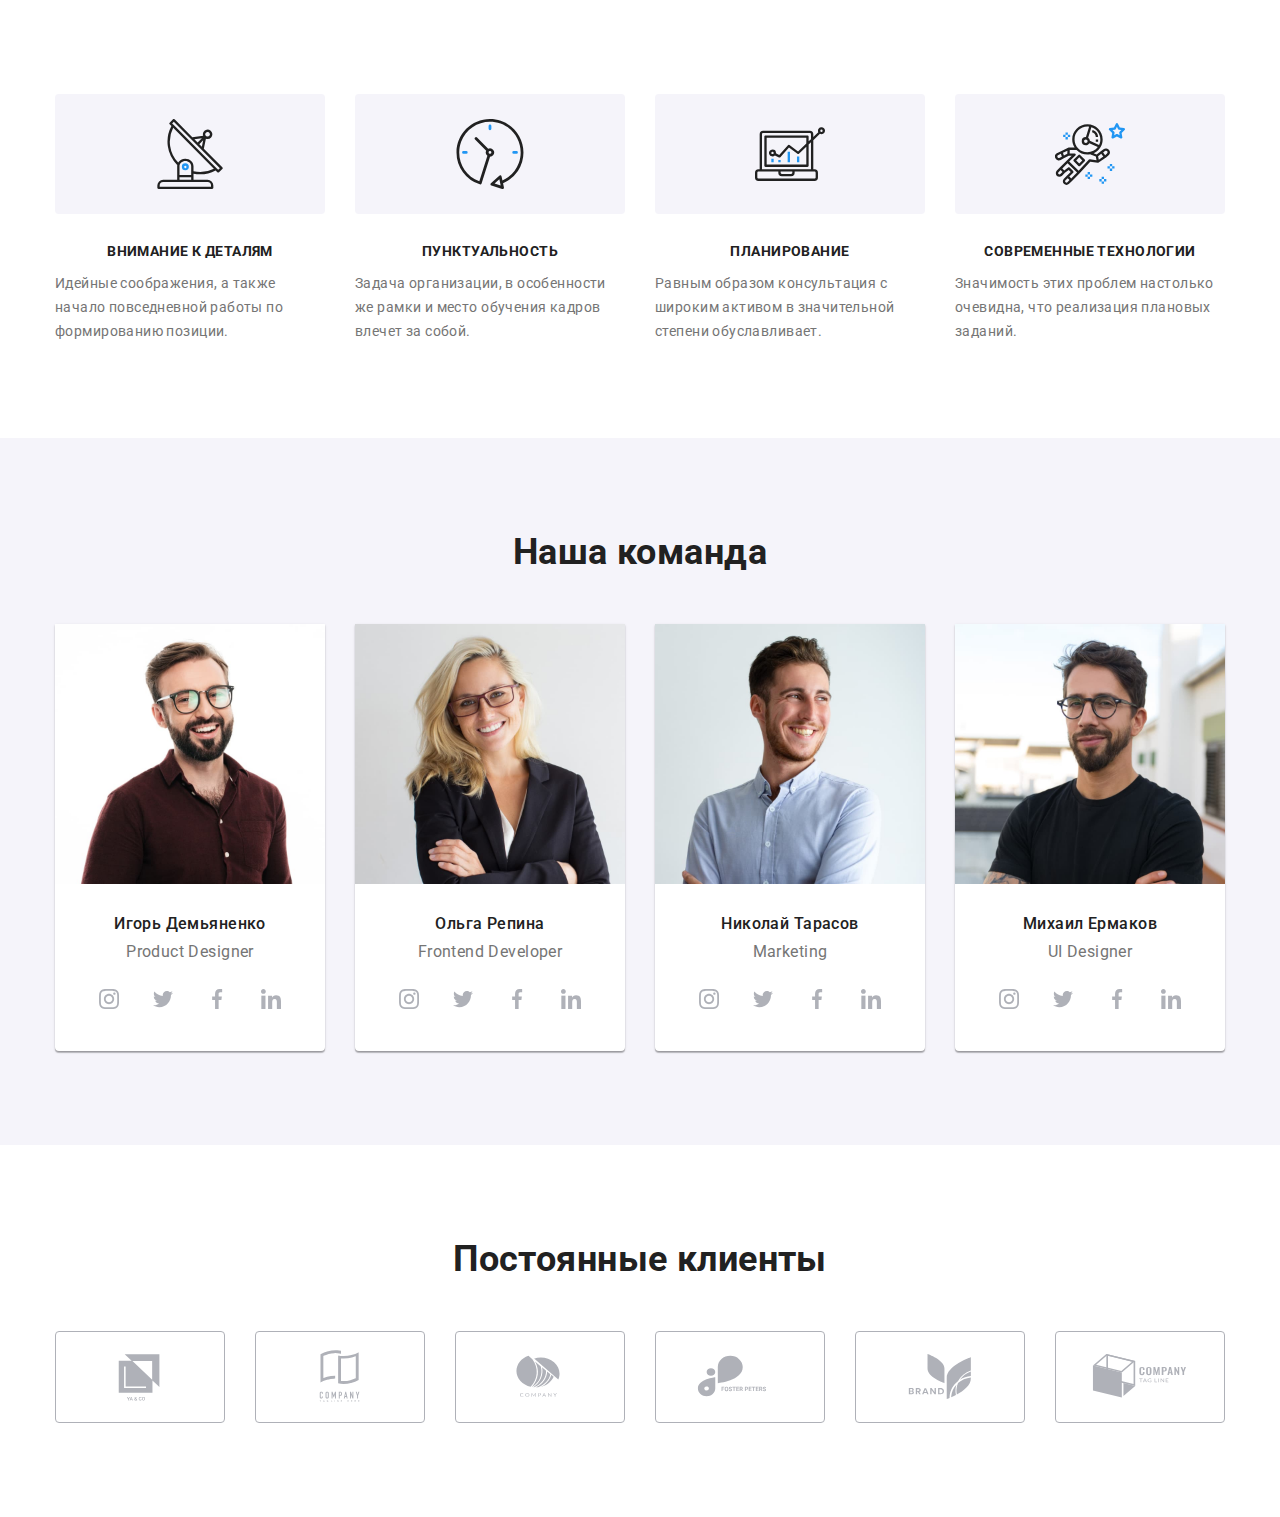
==== index.html @ b9146215 "step1" ====
<!DOCTYPE html>
<html lang="ru">
<head>
    <meta charset="UTF-8">
    <meta http-equiv="X-UA-Compatible" content="IE=edge">
    <meta name="viewport" content="width-device-width>, initial-scale=1.0">
     
    <title>Студия</title>
    <link rel="preconnect" href="https://fonts.googleapis.com">
    <link rel="preconnect" href="https://fonts.gstatic.com" crossorigin>
    <link href="https://fonts.googleapis.com/css2?family=Raleway:wght@700&family=Roboto:wght@400;500;700;900&display=swap" rel="stylesheet">
    <link rel="stylesheet" href="https://cdnjs.cloudflare.com/ajax/libs/modern-normalize/1.1.0/modern-normalize.min.css">
    <link rel="stylesheet" href="./css/main.min.css">
</head>
<body class="page">
    <!--<header class="page-header">
        <div class="container container__header">
    <nav class="nav">  
    <a class="nav__logo" lang="en" href=""><span class="nav__logo--color">Web</span>Studio</a>
        <ul class="nav__list">
           <li class="nav__item"><a class="nav__link current" href="./index.html">Студия</a></li>
           <li class="nav__item"><a class="nav__link" href="./portfolio.html">Портфолио</a></li>
           <li class="nav__item"><a class="nav__link" href="">Контакты</a></li>
       </ul>
    </nav>
     
       <ul class="auth__list">
           <li><a class="auth__mail" href="mailto:info@devstudio.com" target="_blank">
            <svg class="icon-letter" width="16px" height="12px">
                <use href="./images/icons.svg/symbol-defs.svg#envelope" ></use>
            </svg>info@devstudio.com</a>
            </li>
           <li><a class="auth__tel" href="tel:+380961111111" target="_blank">
            <svg class="icon-phone" width="12px" height="16px">
                <use href="./images/icons.svg/symbol-defs.svg#icon-smartphone"></use>
            </svg>+38 096 111 11 11</a>
           </li>
       </ul>
    </div>  
    
     </header>
<main>
<section class="heading">
    <div class="container">
        
        <h1 class="heading__title"> Эффективные решения для вашего бизнеса</h1>
        <button type="button" class="heading__btn" data-modal-open>Заказать услугу</button>
    </div>
</section>-->
<section class="work">
    <div class="container">
        <!--<h2> Все основные функции которые нужны для выполнения качественной
            работы и достижение максимального результата основаны на менеджменте. </h2>--> 
    <ul class="work__list">
        <li class="work__item antena"><h3 class="work__title">Внимание к деталям </h3>
            <p class="work__text"> Идейные соображения, а также начало повседневной работы по формированию позиции.</p>
        </li>
        <li class="work__item clock"><h3 class="work__title">Пунктуальность</h3>
            <p class="work__text">Задача организации, в особенности же рамки и место обучения кадров влечет за собой.</p>
        </li>
        <li class="work__item diagram"><h3 class="work__title">Планирование</h3>
            <p class="work__text">Равным образом консультация с широким активом в значительной степени обуславливает.</p>
        </li>
        <li class="work__item astronaut"><h3 class="work__title">Современные технологии</h3>    
            <p class="work__text">Значимость этих проблем настолько очевидна, что реализация плановых заданий.</p>
        </li>
    </ul>
</div>

</section>
<!--<section class="about">
    <div class="container">
        <h2 class="about__title">Чем мы занимаемся</h2>
<ul class="about__list">
    <li class="about__item"><img src="./images/img1.jpg" alt="чертеж" width="370" height="294">
    <div class="about__container">
         <p class="about__text">Десктопные приложения</p>
    </div></li>
    <li class="about__item"><img src="./images/img2.jpg" alt="компьютер" width="370" height="294">
        <div class="about__container">
            <p class="about__text">Мобильные приложения</p>
       </div></li>
    <li class="about__item"><img src="./images/img3.jpg" alt="планшет" width="370" height="294">
        <div class="about__container">
            <p class="about__text">Дизайнерское решение</p>
       </div></li>
</ul>
</div>
</section>-->
<section class="team">
        <h2 class="team__title">Наша команда</h2>
        <div class="container">
    <ul class="team__list">
        <li class="team__card">            
            <img src="./images/img1-1.jpg" alt="мужчина" width="270" height="260">
            <div class="team__container">
            <h3 class="team__subtitle">Игорь Демьяненко</h3>
            <p class="team__text">Product Designer</p>
        <ul class="social__list">
            <li class="social__item"><a href="htps://www.instagram.com" class="social__link">
                <svg class="social__icon" width="20" height="20">
                    <use href="./images/icons.svg/symbol-defs.svg#instagram"></use>
                </svg>
            </a>
            </li>
            <li class="social__item"><a href="htps://www.instagram.com" class="social__link">
                <svg class="social__icon" width="20" height="20">
                    <use href="./images/icons.svg/symbol-defs.svg#twitter"></use>
                </svg>
            </a>
            </li>
            <li class="social__item"><a href="htps://www.instagram.com" class="social__link">
                <svg class="social__icon" width="20" height="20">
                    <use href="./images/icons.svg/symbol-defs.svg#facebook"></use>
                </svg>
            </a>
            </li>
            <li class="social__item"><a href="htps://www.instagram.com" class="social__link">
                <svg class="social__icon" width="20" height="20">
                    <use href="./images/icons.svg/symbol-defs.svg#linkedin"></use>
                </svg>
            </a>
            </li>
        </ul>
    </div>   
        </li>
        <li class="team__card">
            <img src="./images/img1-2.jpg" alt="женщина" width="270" height="260">
            <div class="team__container">
            <h3 class="team__subtitle">Ольга Репина</h3>
            <p class="team__text">Frontend Developer</p>
            <ul class="social__list">
                <li class="social__item"><a href="htps://www.instagram.com" class="social__link">
                    <svg class="social__icon" width="20" height="20">
                        <use href="./images/icons.svg/symbol-defs.svg#instagram"></use>
                    </svg>
                </a>
                </li>
                <li class="social__item"><a href="htps://www.instagram.com" class="social__link">
                    <svg class="social__icon" width="20" height="20">
                        <use href="./images/icons.svg/symbol-defs.svg#twitter"></use>
                    </svg>
                </a>
                </li>
                <li class="social__item"><a href="htps://www.instagram.com" class="social__link">
                    <svg class="social__icon" width="20" height="20">
                        <use href="./images/icons.svg/symbol-defs.svg#facebook"></use>
                    </svg>
                </a>
                </li>
                <li class="social__item"><a href="htps://www.instagram.com" class="social__link">
                    <svg class="social__icon" width="20" height="20">
                        <use href="./images/icons.svg/symbol-defs.svg#linkedin"></use>
                    </svg>
                </a>
                </li>
            </ul>
        </div>
        </li>
        <li class="team__card">
            <img src="./images/img1-3.jpg" alt="мужчина" width="270" height="260">
            <div class="team__container">
            <h3 class="team__subtitle">Николай Тарасов</h3>
            <p  class="team__text">Marketing</p>
            <ul class="social__list">
                <li class="social__item"><a href="htps://www.instagram.com" class="social__link">
                    <svg class="social__icon" width="20" height="20">
                        <use href="./images/icons.svg/symbol-defs.svg#instagram"></use>
                    </svg>
                </a>
                </li>
                <li class="social__item"><a href="htps://www.instagram.com" class="social__link">
                    <svg class="social__icon" width="20" height="20">
                        <use href="./images/icons.svg/symbol-defs.svg#twitter"></use>
                    </svg>
                </a>
                </li>
                <li class="social__item"><a href="htps://www.instagram.com" class="social__link">
                    <svg class="social__icon" width="20" height="20">
                        <use href="./images/icons.svg/symbol-defs.svg#facebook"></use>
                    </svg>
                </a>
                </li>
                <li class="social__item"><a href="htps://www.instagram.com" class="social__link">
                    <svg class="social__icon" width="20" height="20">
                        <use href="./images/icons.svg/symbol-defs.svg#linkedin"></use>
                    </svg>
                </a>
                </li>
            </ul>
        </div>
        </li>
        <li class="team__card">
            <img src="./images/img1-4.jpg" alt="мужчина" width="270" height="260">
            <div class="team__container">
            <h3 class="team__subtitle">Михаил Ермаков</h3>
            <p class="team__text">UI Designer</p>
            <ul class="social__list">
                <li class="social__item"><a href="htps://www.instagram.com" class="social__link">
                    <svg class="social__icon" width="20" height="20">
                        <use href="./images/icons.svg/symbol-defs.svg#instagram"></use>
                    </svg>
                </a>
                </li>
                <li class="social__item"><a href="htps://www.instagram.com" class="social__link">
                    <svg class="social__icon" width="20" height="20">
                        <use href="./images/icons.svg/symbol-defs.svg#twitter"></use>
                    </svg>
                </a>
                </li>
                <li class="social__item"><a href="htps://www.instagram.com" class="social__link">
                    <svg class="social__icon" width="20" height="20">
                        <use href="./images/icons.svg/symbol-defs.svg#facebook"></use>
                    </svg>
                </a>
                </li>
                <li class="social__item"><a href="htps://www.instagram.com" class="social__link">
                    <svg class="social__icon" width="20" height="20">
                        <use href="./images/icons.svg/symbol-defs.svg#linkedin"></use>
                    </svg>
                </a>
                </li>
            </ul>
        </div>
        </li>
    </ul>
</div>
</section>
<section class="clients">
    <div class="container">
        <h2 class="clients__title">Постоянные клиенты</h2>
        <ul class="clients__list">
            <li class="clients__item">
                <a href="" class="clients__link"><svg class="clients__logo" width="106px" height="60px">
                    <use href="./images/icons.svg/clients.svg#icon-Logo1"></use>
                </svg></a>
            </li>
            <li class="clients__item">
                <a href="" class="clients__link"><svg class="clients__logo" width="106px" height="60px">
                    <use href="./images/icons.svg/clients.svg#icon-Logo2"></use>
                </svg></a>
            </li>
            <li class="clients__item">
                <a href="" class="clients__link"><svg class="clients__logo" width="106px" height="60px">
                    <use href="./images/icons.svg/clients.svg#icon-Logo3"></use>
                </svg></a>
            </li>
            <li class="clients__item">
                <a href="" class="clients__link"><svg class="clients__logo" width="106px" height="60px">
                    <use href="./images/icons.svg/clients.svg#icon-Logo4"></use>
                </svg></a>
            </li>
            <li class="clients__item">
                <a href="" class="clients__link"><svg class="clients__logo" width="106px" height="60px">
                    <use href="./images/icons.svg/clients.svg#icon-Logo5"></use>
                </svg></a>
            </li>
            <li class="clients__item">
                <a href="" class="clients__link"><svg class="clients__logo" width="106px" height="60px">
                    <use href="./images/icons.svg/clients.svg#icon-Logo6"></use>
                </svg></a>
            </li>
        </ul>
    </div>
</section>
</main>
<!--<footer class="address">
<div class="container">
    <div class="address__flex">
    <a class="address__logo" lang="en" href=""><span class="address__logo--color">Web</span>Studio</a>
     <address class="contact">
        <ul class="contact__list">
            <li class="contact__item"><a class="contact__item--text" href="https://goo.gl/maps/72AKyJFaNbQAvg726" target="_blank" 
                rel="noopener nofollow noreferrer" >г. Киев, пр-т Леси Украинки, 26</a></li>
            <li class="contact__mail"><a class="contact__mail--text" href="mailto:info@example.com" >info@example.com</a></li>
            <li class="contact__tel"><a class="contact__tel--text" href="tel:+380961111111">+38 096 111 11 11</a></li>
        </ul>
        </address>
    </div>
   
    <div class="slogan">
        <p class="slogan__text">ПРИСОЕДИНЯЙТЕСЬ</p>
        <ul class="slogan__list">
            <li class="slogan__item"><a class="slogan__link" href="htps://www.instagram.com" >
                <svg class="slogan__icon" width="20" height="20">
                    <use href="./images/icons.svg/symbol-defs.svg#instagram"></use>
                </svg>
            </a>
            </li>
            <li class="slogan__item"><a class="slogan__link" href="htps://www.instagram.com" >
                <svg class="slogan__icon" width="20" height="20">
                    <use href="./images/icons.svg/symbol-defs.svg#twitter"></use>
                </svg>
            </a>
            </li>
            <li class="slogan__item"><a class="slogan__link" href="htps://www.instagram.com" >
                <svg class="slogan__icon" width="20" height="20">
                    <use href="./images/icons.svg/symbol-defs.svg#facebook"></use>
                </svg>
            </a>
            </li>
            <li class="slogan__item"><a class="slogan__link" href="htps://www.instagram.com" >
                <svg class="slogan__icon" width="20" height="20">
                    <use href="./images/icons.svg/symbol-defs.svg#linkedin"></use>
                </svg>
            </a>
            </li>
        </ul>
        </div>
        <div class="subscribe">
            <p class="subscribe__text">Подпишитесь на рассылку</p>
            <form class="subscribe__form">
            <input type="email" name="email" placeholder="E-mail" class="subscribe__input" />
      <div class="btn-wrapper">
            <button type="submit" class="button footer-submit">Подписаться</button>
            <svg class="icon" width="24" height="24">
            <use href="./images/icons.svg/send.svg#icon-send" />
        </svg>
      </div>
    </form>
  </div>
</div>
</footer>-->
<!--<div class="backdrop is-hidden" data-modal>
    <div class="modal">
            <button type="button" class="modal__close--btn" data-modal-close>
            <svg width="11" height="11">
            <use href="./images/icons.svg/vector.svg#icon-Vector"></use>
            </svg>
        </button>
        <p class="modal__title">Оставьте свои данные, мы вам перезвоним</p>
    <form>
        <div class="form__field">
            <label for="name">Имя </label>
            <div class="input__wrap">
              <input type="text" name="name" id="name" class="modal__input" />
              <svg class="modal__icon" width="18" height="18">
                <use href="./images/icons.svg/form.svg#icon-person"></use>
              </svg>
            </div>
          </div>
          <div class="form__field">
            <label for="tel">Телефон</label>
            <div class="input__wrap">
              <input type="tel" name="tel" id="tel" class="modal__input" />
              <svg class="modal__icon" width="18" height="18">
                <use href="./images/icons.svg/form.svg#icon-phone"></use>
              </svg>
            </div>
          </div>
          <div class="form__field">
            <label for="email">Почта</label>
            <div class="input__wrap">
              <input type="email" name="email" id="email" class="modal__input" />
              <svg class="modal__icon" width="18" height="18">
                <use href="./images/icons.svg/form.svg#icon-email"></use>
              </svg>
            </div>
          </div> 
          <div class="form__field comment">
            <label for="comment">Комментарий</label>
            <textarea name="comment" placeholder="Введите текст" id="comment"></textarea>
          </div> 
          <div class="form__field check">
            <input
              type="checkbox"
              name="policy"
              value="true"
              id="policy"
              class="modal__check visually-hidden"/>
            <label for="policy" class="check__text">
              <span>
                <svg class="check__icon" width="16" height="15">
                  <use href="./images/icons.svg/form.svg#icon-check"></use></svg></span>
             Соглашаюсь с рассылкой и принимаю
              <a href="/" class="check__link">Условия договора</a></label>
          </div>
          <button type="submit" class="button modal-submit">Отправить</button> 
    </form>
    </div>
</div>-->
<script src="./js/modal.js"></script>
</body>
</html>
---- css/main.min.css ----
html{box-sizing:border-box}*,*::before,*::after{box-sizing:inherit}:root{--primary-text-color:#757575;--title-text-color:#212121;--accent-color:#2196F3;--secondary-color: #FFFFFF;--background-color:#2F303A;--background-light-color:#F5F4FA;--link-color: rgba(255, 255, 255, 0.6);--cubic: cubic-bezier(0.4, 0, 0.2, 1);--timing-function: 250ms}.page{font-family:"Roboto",sans-serif;background:var(--secondary-color);letter-spacing:.03em;font-size:14px}ul{list-style:none;padding:0;margin:0}a{text-decoration:none}h1,h2,h3,h4,h5,h6,p{margin:0;padding:0}img{display:block;width:100%;height:auto}.backdrop{width:100%;height:100%;background-color:rgba(49,50,61,.443);position:fixed;top:0;transition:opacity 600ms,visibility 600ms}.modal{width:528px;min-height:581px;border-radius:4px;padding:40px;background-color:#fff;position:absolute;top:50%;left:50%;transform:translate(-50%, -50%) scale(1) rotate(0);transition:transform 300ms}.backdrop.is-hidden .modal{transform:translate(0),scale(0),rotate(180deg)}.modal__close--btn{padding:0;cursor:pointer;display:flex;width:30px;height:30px;border:1px solid rgba(0,0,0,.1);border-radius:50%;position:absolute;top:8px;right:8px;align-items:center;justify-content:center;fill:#000;background-color:rgba(0,0,0,0);transition:fill var(--timing-function) var(--cubic)}.modal__close--btn:hover{fill:var(--accent-color)}.modal__close--btn:focus{fill:var(--accent-color)}.is-hidden{visibility:none;opacity:0;pointer-events:none}.form__field:nth-child(-n+3){margin-bottom:10px;transition:fill var(--timing-function) var(--cubic)}.form__field:focus-within,.form__field:hover{fill:var(--accent-color)}.form__field label{font-weight:400;font-size:12px;line-height:1.16;letter-spacing:.01em;color:var(--primary-text-color)}.form__field label:not(:last-child){display:block;margin-bottom:4px}.modal__title{margin-bottom:12px;color:var(--title-text-color);font-weight:700;font-size:20px;line-height:1.15;text-align:center}.modal__input{width:100%;height:40px;margin:0;padding:12px 12px 12px 42px;border:1px solid rgba(33,33,33,.2);border-radius:4px;transition:border-color var(--timing-function) var(--cubic),box-shadow var(--timing-function) var(--cubic)}.modal__input:focus-within{border-color:var(--accent-color);outline:none}.modal__input:hover{border-color:var(--accent-color);outline:none}.input__wrap{position:relative}.modal__icon{position:absolute;left:12px;top:50%;transform:translateY(-50%)}.form__field.comment{margin-bottom:20px}textarea{display:block;outline:none;resize:none;width:100%;height:120px;padding:12px 16px;border:1px solid rgba(33,33,33,.2);border-radius:4px;transition:border-color var(--timing-function) var(--cubic),box-shadow var(--timing-function) var(--cubic)}textarea:placeholder-shown{font-weight:400;font-size:14px;line-height:16px;letter-spacing:.01em;color:rgba(117,117,117,.5)}textarea:focus-within{border-color:var(--accent-color);outline:none}textarea:hover{border-color:var(--accent-color);outline:none}.form__field.check{margin-bottom:30px}.visually-hidden{position:absolute;white-space:nowrap;width:1px;height:1px;overflow:hidden;border:0;padding:0;clip:rect(0 0 0 0);clip-path:inset(50%);margin:-1px}.check__text{display:flex;align-items:center;justify-content:center}.check__text span{position:relative;background-color:rgba(0,0,0,0);transition:background-color var(--cubic) var(--timing-function),border var(--cubic) var(--timing-function);display:flex;align-items:center;justify-content:center;margin-right:7px;width:16px;height:15px;border:2px solid var(--title-text-color);border-radius:2px}.modal__check:hover+.check__text span{border-color:var(--accent-color)}.modal__check:focus+.check__text span{border-color:var(--accent-color)}.modal__check:checked+.check__text span{background-color:var(--accent-color);border:none}.check__link{font-weight:400;font-size:14px;line-height:1.71;margin-left:4px;color:var(--accent-color);text-decoration:underline}.check__icon{fill:rgba(0,0,0,0)}.button.modal-submit{padding:10px 55px;display:block;margin-left:auto;margin-right:auto;height:50px;min-width:200px;border:none;border-radius:4px;color:var(--secondary-color);background-color:var(--accent-color);font-family:inherit;font-weight:700;font-size:16px;line-height:1.88;letter-spacing:.06em;text-align:center;box-shadow:rgba(0,0,0,0);cursor:pointer}.button.modal-submit:hover{box-shadow:0px 4px 4px rgba(0,0,0,.15)}.button.modal-submit:focus{box-shadow:0px 4px 4px rgba(0,0,0,.15)}.container{width:100%;padding-left:15px;padding-right:15px;margin-left:auto;margin-right:auto}@media screen and (min-width: 480px){.container{width:480px}}@media screen and (min-width: 768px){.container{width:720px}}@media screen and (min-width: 1200px){.container{width:1200px}}.nav__logo{padding-top:24px;padding-bottom:25px;margin-right:93px;font-family:"Raleway";font-weight:700;font-size:26px;line-height:1.19;color:var(--background-color)}.nav__logo--color{color:var(--accent-color)}.address__logo{font-family:"Raleway";font-weight:700;font-size:26px;line-height:31px;color:var(--secondary-color)}.address__logo--color{color:var(--accent-color)}.heading__btn{margin-top:30px;text-align:center;display:inline-block;border-style:none;border-radius:6px;cursor:pointer;padding:10px 32px;min-width:200px;height:50px;color:var(--secondary-color);background-color:var(--accent-color);font-weight:700;font-size:16px;line-height:1.88;letter-spacing:.06em;transition-property:background-color;transition-duration:250ms;transition-timing-function:cubic-bezier(0.4, 0, 0.2, 1)}.heading__btn:hover{background-color:#188ce8}.heading__btn:focus{background-color:#188ce8}.social__item:not(:last-child){margin-right:10px}.social__list{display:flex;justify-content:center;align-items:center}.social__link{display:flex;width:100%;height:100%;justify-content:center;align-items:center;border-radius:50%;background-color:var(--secondary-color)}.social__link:hover{background-color:var(--accent-color)}.social__link:focus{background-color:var(--accent-color)}.social__link:last-child{margin-right:0}.social__icon{fill:#afb1b8}.social__link:hover .social__icon{fill:var(--secondary-color)}.social__link:focus .social__icon{fill:var(--secondary-color)}.social__item{width:44px;height:44px}.button.footer-submit{padding:10px 62px 10px 28px;height:50px;min-width:200px;border:none;border-radius:4px;color:var(--secondary-color);background-color:var(--accent-color);font-family:inherit;font-weight:700;font-size:16px;line-height:1.88;letter-spacing:.06em;text-align:center;box-shadow:rgba(0,0,0,0);cursor:pointer}.button.footer-submit:hover{box-shadow:0px 4px 4px rgba(0,0,0,.15)}.button.footer-submit:focus{box-shadow:0px 4px 4px rgba(0,0,0,.15)}.btn-wrapper{display:block;position:relative}.btn-wrapper .icon{position:absolute;top:13px;right:28px}.antena::before{margin-bottom:30px;display:flex;content:"";background-image:url(../images/icons.svg/Vector\(1\).svg);background-repeat:no-repeat;background-position:center;height:120px;background-color:var(--background-light-color);border-radius:4px}.clock::before{margin-bottom:30px;display:flex;content:"";background-image:url(../images/icons.svg/clock.svg);background-repeat:no-repeat;background-position:center;height:120px;background-color:var(--background-light-color);border-radius:4px}.diagram::before{margin-bottom:30px;display:flex;content:"";background-image:url(../images/icons.svg/diagram.svg);background-repeat:no-repeat;background-position:center;height:120px;background-color:var(--background-light-color);border-radius:4px}.astronaut::before{margin-bottom:30px;display:flex;content:"";background-image:url(../images/icons.svg/astronaut.svg);background-repeat:no-repeat;background-position:center;height:120px;background-color:var(--background-light-color);border-radius:4px}@media screen and (min-width: 480px){.work{padding-top:60px;padding-bottom:60px}}@media screen and (min-width: 768px){.work{padding-top:60px;padding-bottom:60px}}@media screen and (min-width: 1200px){.work{padding-top:94px;padding-bottom:94px}}.work__list{display:flex;flex-wrap:wrap;gap:30px}.work__title{text-align:center;font-size:14px;font-weight:700;line-height:1.14;text-transform:uppercase;color:var(--title-text-color)}.work__text{margin-top:12px;line-height:1.71;color:var(--primary-text-color)}.work__item{width:100%}@media screen and (min-width: 768px){.work__item{width:calc((100% - 30px)/2)}}@media screen and (min-width: 1200px){.work__item{width:calc((100% - 90px)/4)}}.about{padding-top:0;padding-bottom:60px}.about__list{margin-bottom:-30px}.about__title{margin:0;font-size:36px;font-weight:700;line-height:1.16;text-align:center;color:var(--title-text-color)}.about__container{display:flex;justify-content:center;align-items:center;position:absolute;bottom:0;left:0;width:100%;height:70px;background-color:rgba(47,48,58,.8);font-weight:700;text-transform:uppercase;color:#fff}.about__item{margin-bottom:30px}.about__item{position:relative}.team{background:var(--background-light-color)}@media screen and (min-width: 480px){.team{padding-top:60px;padding-bottom:60px}}@media screen and (min-width: 768px){.team{padding-top:60px;padding-bottom:60px}}@media screen and (min-width: 1200px){.team{padding-top:94px;padding-bottom:94px}}.team__list{display:flex;flex-wrap:wrap;gap:30px}.team__title{margin-bottom:50px;font-size:36px;font-weight:700;line-height:1.16;text-align:center;color:var(--title-text-color)}.team__subtitle{margin-bottom:10px;font-size:16px;font-weight:500;line-height:1.19;text-align:center;color:var(--title-text-color)}.team__text{margin-bottom:16px;font-size:16px;line-height:1.18;text-align:center;color:var(--primary-text-color)}.team__container{padding-top:30px;padding-bottom:30px}.team__card{background-color:var(--secondary-color);border-radius:0px 0px 4px 4px;box-shadow:0px 1px 3px rgba(0,0,0,.12),0px 1px 1px rgba(0,0,0,.14),0px 2px 1px rgba(0,0,0,.2);width:100%}@media screen and (min-width: 768px){.team__card{width:calc((100% - 30px)/2)}}@media screen and (min-width: 1200px){.team__card{width:calc((100% - 90px)/4)}}@media screen and (min-width: 480px){.clients{padding-top:60px;padding-bottom:60px}}@media screen and (min-width: 768px){.clients{padding-top:60px;padding-bottom:60px}}@media screen and (min-width: 1200px){.clients{padding-top:94px;padding-bottom:94px}}.clients__logo{fill:currentColor}.clients__title{margin-bottom:50px;font-size:36px;font-weight:700;line-height:1.16;text-align:center;color:var(--title-text-color)}.clients__list{display:flex;flex-wrap:wrap;gap:30px}.clients__item{width:calc((100% - 30px)/2)}@media screen and (min-width: 768px){.clients__item{width:calc((100% - 60px)/3)}}@media screen and (min-width: 1200px){.clients__item{width:calc((100% - 150px)/6)}}.clients__link{display:inline-flex;width:170px;height:92px;justify-content:center;align-items:center;border:1px solid #afb1b8;border-radius:4px;color:#afb1b8;transition-property:color,border,box-shadow;transition-duration:250ms;transition-timing-function:cubic-bezier(0.4, 0, 0.2, 1)}.clients__link:hover{color:var(--accent-color);border:1px solid var(--accent-color)}.clients__linkS:focus{color:var(--accent-color);border:1px solid var(--accent-color)}.address{background:var(--background-color);padding-top:60px;padding-bottom:60px}.address__flex{max-width:376px;min-height:112px;margin-right:70px}.contact__item--text{font-style:normal;font-weight:400;font-size:14px;line-height:24px;color:var(--secondary-color)}.contact__mail--text{font-style:normal;font-weight:400;font-size:14px;line-height:24px;color:var(--link-color)}.contact__tel--text{font-style:normal;font-weight:400;font-size:14px;line-height:24px;color:var(--link-color)}.contact__item,.contact__mail{margin-bottom:9px}.contact__item{margin-top:20px}.address>.container{display:flex;align-items:baseline}.slogan__text{font-weight:700;font-size:14px;line-height:1.14;letter-spacing:.03em;text-transform:uppercase;color:var(--secondary-color);margin-bottom:20px}.slogan__list{display:flex;justify-content:center;align-items:center}.slogan__item{width:44px;height:44px;margin-right:10px}.slogan__item:last-child{margin-right:0}.slogan__link{display:flex;width:100%;height:100%;justify-content:center;align-items:center;border-radius:50%;background-color:rgba(255,255,255,.1)}.slogan__link:hover{background-color:var(--accent-color)}.slogan__icon{fill:var(--secondary-color)}.subscribe{width:570px;margin-left:auto}.subscribe__form{display:flex}.subscribe__text{margin-bottom:20px;color:var(--secondary-color);font-weight:700;font-size:14px;line-height:16px;text-transform:uppercase}.subscribe__input{width:358px;height:50px;padding:15px 16px;margin-right:12px;border:1px solid rgba(255,255,255,.3);border-radius:4px;background-color:rgba(0,0,0,0);font-family:inherit;color:var(--secondary-color);font-size:16px;line-height:1.25}.subscribe__input:placeholder-shown{color:rgba(255,255,255,.6);font-size:16px;line-height:1.25}.container__header{display:flex;align-items:center}.nav{display:flex;align-items:center}.nav__list{display:flex;padding:0;margin:0}.nav__link.current{color:var(--accent-color)}.nav__link{display:block;margin-right:50px;padding-top:32px;padding-bottom:32px;font-weight:500;line-height:1.14;letter-spacing:.02em;color:var(--title-text-color)}.nav__link:hover{color:var(--accent-color)}.nav__link:focus{color:var(--accent-color)}.auth__list{display:flex;margin-left:auto;align-items:center}.auth__mail,.auth__tel:not(:last-child){margin-right:50px}.auth__mail,.auth__tel{display:flex;align-items:center;justify-content:space-around;font-weight:500;letter-spacing:.02em;color:var(--primary-text-color)}.auth__mail:hover,.auth__mail:focus{color:var(--accent-color)}.auth__tel:hover,.auth__tel:focus{color:var(--accent-color)}.icon-letter{width:16px;height:12px;align-items:center;margin-right:10px;border:0;fill:currentColor}.icon-letter:hover{color:var(--accent-color)}.icon-letter:focus{color:var(--accent-color)}.icon-phone{width:16px;align-items:center;margin-right:10px;border:0;fill:currentColor}.icon-phone:hover{color:var(--accent-color)}.icon-phone:focus{color:var(--accent-color)}.nav__link{position:relative}.nav__link.current::after{content:"";position:absolute;left:0;bottom:0;display:block;width:100%;height:4px;background-color:var(--accent-color);border-radius:2px;transition-property:opacity;transition-timing-function:cubic-bezier(0.4, 0, 0.2, 1)}.heading{max-width:1600px;margin-left:auto;margin-right:auto;background:var(--background-color);background-image:linear-gradient(rgba(47, 48, 58, 0.4), rgba(47, 48, 58, 0.4)),url(../images/icons.svg/heading.jpg);background-repeat:no-repeat;background-position:center;background-size:cover}.heading{display:flex;align-items:center;text-align:center;padding-top:200px;padding-bottom:200px}.heading__title{width:696px;font-weight:900;font-size:44px;line-height:1.36;margin:0 auto;letter-spacing:.06em;text-transform:uppercase;color:var(--secondary-color)}.page-header{border-bottom:1px solid #ececec}.menu__item:not(:last-child){margin-right:8px}.menu__btn{display:inline-block;border-radius:6px;border-style:none;padding:6px 22px;text-align:center;max-width:145px;cursor:pointer;background:var(--background-light-color);font-weight:500;font-size:16px;line-height:1.6;color:var(--title-text-color)}.menu__btn:hover{background:var(--accent-color);color:var(--secondary-color)}.menu__btn:focus{background:var(--accent-color);color:var(--secondary-color)}@media screen and (min-width: 480px){.menu{padding-top:60px;padding-bottom:60px}}@media screen and (min-width: 768px){.menu{padding-top:60px;padding-bottom:60px}}@media screen and (min-width: 1200px){.menu{padding-top:94px;padding-bottom:94px}}.menu .grid{display:flex;flex-wrap:wrap;gap:30px}.menu .grid__tittle{font-size:18px;font-weight:700;line-height:2;font-family:"Roboto";letter-spacing:.06em;text-align:center;color:var(--title-text-color)}.menu .grid__top--text{margin-top:4px;font-size:16px;line-height:1.88;text-align:center;color:var(--primary-text-color)}.menu .grid__item{cursor:pointer;border:1px solid #eee;transition-property:box-shadow;transition-duration:250ms;transition-timing-function:cubic-bezier(0.4, 0, 0.2, 1);width:100%}@media screen and (min-width: 768px){.menu .grid__item{width:calc((100% - 30px)/2)}}@media screen and (min-width: 1200px){.menu .grid__item{width:calc((100% - 60px)/3)}}.menu .grid__link{display:block}.menu .grid__link:hover{box-shadow:0px 1px 1px rgba(0,0,0,.12),0px 4px 4px rgba(0,0,0,.06),1px 4px 6px rgba(0,0,0,.16)}.menu .grid__thumb{position:relative;overflow:hidden}.menu .grid__overlay{position:absolute;bottom:0;left:0;width:100%;height:100%;background-color:rgba(33,150,243,.9);opacity:0;transform:translateY(100%);transition-property:transform,opacity;transition-duration:250ms;transition-timing-function:cubic-bezier(0.4, 0, 0.2, 1)}.grid__link:hover .menu .grid__overlay,.grid__link:focus .menu .grid__overlay{opacity:1;transform:translateY(0)}.menu .grid__text{position:absolute;top:50%;left:50%;transform:translate(-50%, -50%);padding:63px 24px;width:100%;height:100%;font-size:18px;line-height:1.56;letter-spacing:.03em;color:var(--secondary-color)}.menu .grid__info{padding:20px 24px}/*# sourceMappingURL=main.min.css.map */
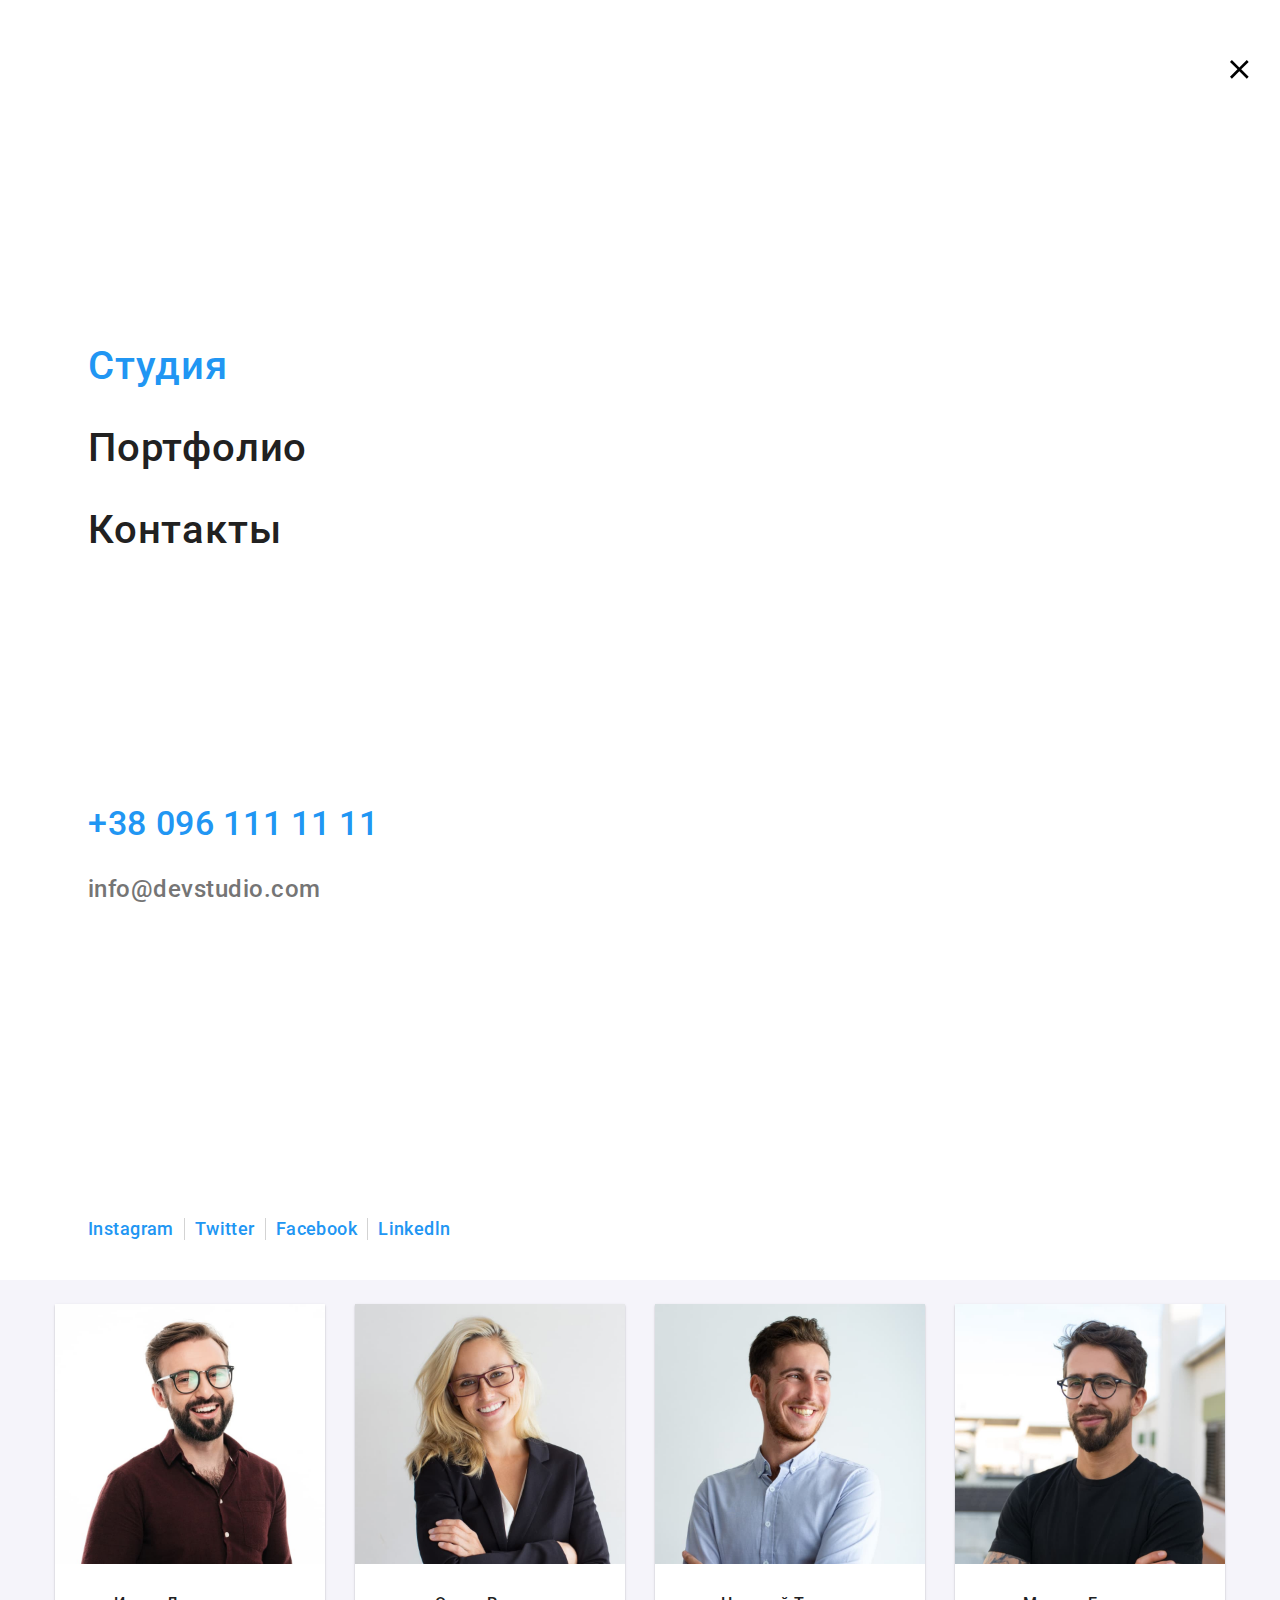
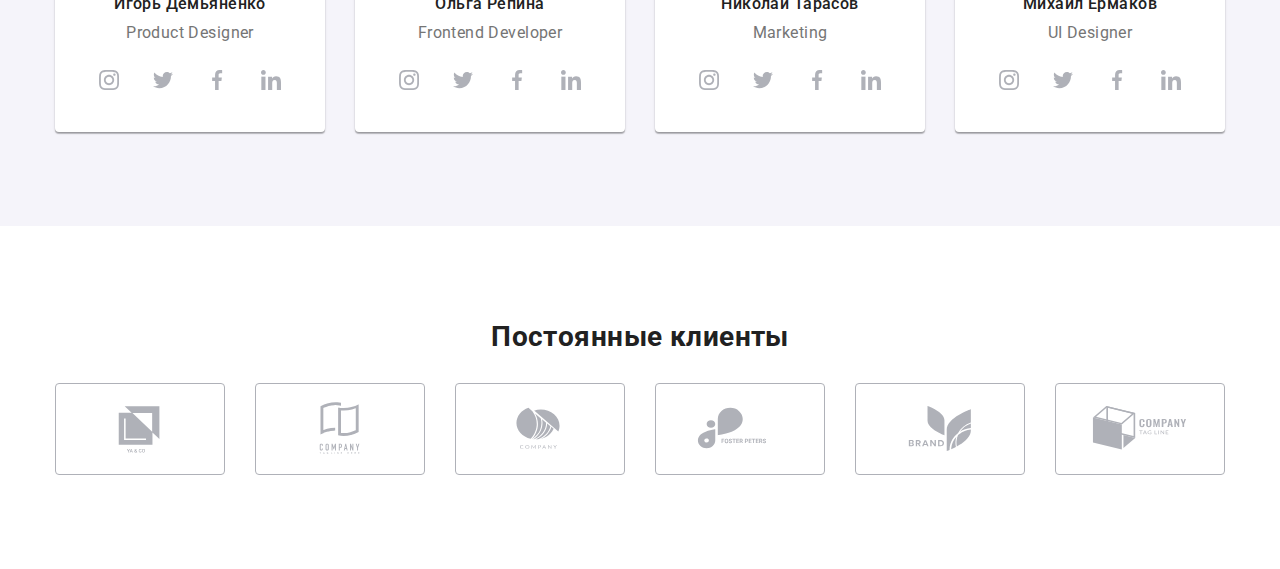
==== commit e5301ef8: "step2" ====
--- a/index.html
+++ b/index.html
@@ -13,7 +13,7 @@
     <link rel="stylesheet" href="./css/main.min.css">
 </head>
 <body class="page">
-    <!--<header class="page-header">
+    <header class="page-header">
         <div class="container container__header">
     <nav class="nav">  
     <a class="nav__logo" lang="en" href=""><span class="nav__logo--color">Web</span>Studio</a>
@@ -36,8 +36,47 @@
             </svg>+38 096 111 11 11</a>
            </li>
        </ul>
+       <button class="menu-open-btn" type="button">
+        <svg class="icon-menu" width="24px" height="16px">
+            <use href="./images/heading/menu.svg#icon-menu"></use>
+        </svg>
+       </button>
     </div>  
+    <div>
+        <div class="mob-menu">
+            <div class="mob-container">
+        <button class="menu-close-btn" type="button"> 
+            <svg class="close-menu" width="40px" height="40px">
+                <use href="./images/heading/close-menu.svg#close-menu"></use>
+            </svg>
+        </button>
     
+        <ul class="mob-menu__list">
+            <li class="mob-menu__item"><a class="mob-menu__link current" href="./index.html">Студия</a></li>
+            <li class="mob-menu__item"><a class="mob-menu__link" href="./portfolio.html">Портфолио</a></li>
+            <li class="mob-menu__item"><a class="mob-menu__link" href="">Контакты</a></li>
+        </ul>
+        <ul class="mob-connect__list">
+              <li class="mob-connect__item"><a class="mob-connect__tel" href="tel:+380961111111" target="_blank">
+             <!--<svg class="icon-phone" width="12px" height="16px">
+                 <use href="./images/icons.svg/symbol-defs.svg#icon-smartphone"></use>
+             </svg>-->+38 096 111 11 11</a>
+            </li>
+            <li class="mob-connect__item"><a class="mob-connect__mail" href="mailto:info@devstudio.com" target="_blank">
+                <!--<svg class="icon-letter" width="16px" height="12px">
+                    <use href="./images/icons.svg/symbol-defs.svg#envelope" ></use>
+                </svg>-->info@devstudio.com</a>
+                </li>
+        </ul>
+     <ul class="mob-soc-list">
+        <li class="mob-soc-item">Instagram</li>
+        <li class="mob-soc-item">Twitter</li>
+        <li class="mob-soc-item">Facebook</li>
+        <li class="mob-soc-item">Linkedln</li>
+     </ul>
+    </div> 
+    </div>  
+    </div>
      </header>
 <main>
 <section class="heading">
@@ -46,7 +85,7 @@
         <h1 class="heading__title"> Эффективные решения для вашего бизнеса</h1>
         <button type="button" class="heading__btn" data-modal-open>Заказать услугу</button>
     </div>
-</section>-->
+</section>
 <section class="work">
     <div class="container">
         <!--<h2> Все основные функции которые нужны для выполнения качественной
--- a/css/main.min.css
+++ b/css/main.min.css
@@ -1 +1 @@
-html{box-sizing:border-box}*,*::before,*::after{box-sizing:inherit}:root{--primary-text-color:#757575;--title-text-color:#212121;--accent-color:#2196F3;--secondary-color: #FFFFFF;--background-color:#2F303A;--background-light-color:#F5F4FA;--link-color: rgba(255, 255, 255, 0.6);--cubic: cubic-bezier(0.4, 0, 0.2, 1);--timing-function: 250ms}.page{font-family:"Roboto",sans-serif;background:var(--secondary-color);letter-spacing:.03em;font-size:14px}ul{list-style:none;padding:0;margin:0}a{text-decoration:none}h1,h2,h3,h4,h5,h6,p{margin:0;padding:0}img{display:block;width:100%;height:auto}.backdrop{width:100%;height:100%;background-color:rgba(49,50,61,.443);position:fixed;top:0;transition:opacity 600ms,visibility 600ms}.modal{width:528px;min-height:581px;border-radius:4px;padding:40px;background-color:#fff;position:absolute;top:50%;left:50%;transform:translate(-50%, -50%) scale(1) rotate(0);transition:transform 300ms}.backdrop.is-hidden .modal{transform:translate(0),scale(0),rotate(180deg)}.modal__close--btn{padding:0;cursor:pointer;display:flex;width:30px;height:30px;border:1px solid rgba(0,0,0,.1);border-radius:50%;position:absolute;top:8px;right:8px;align-items:center;justify-content:center;fill:#000;background-color:rgba(0,0,0,0);transition:fill var(--timing-function) var(--cubic)}.modal__close--btn:hover{fill:var(--accent-color)}.modal__close--btn:focus{fill:var(--accent-color)}.is-hidden{visibility:none;opacity:0;pointer-events:none}.form__field:nth-child(-n+3){margin-bottom:10px;transition:fill var(--timing-function) var(--cubic)}.form__field:focus-within,.form__field:hover{fill:var(--accent-color)}.form__field label{font-weight:400;font-size:12px;line-height:1.16;letter-spacing:.01em;color:var(--primary-text-color)}.form__field label:not(:last-child){display:block;margin-bottom:4px}.modal__title{margin-bottom:12px;color:var(--title-text-color);font-weight:700;font-size:20px;line-height:1.15;text-align:center}.modal__input{width:100%;height:40px;margin:0;padding:12px 12px 12px 42px;border:1px solid rgba(33,33,33,.2);border-radius:4px;transition:border-color var(--timing-function) var(--cubic),box-shadow var(--timing-function) var(--cubic)}.modal__input:focus-within{border-color:var(--accent-color);outline:none}.modal__input:hover{border-color:var(--accent-color);outline:none}.input__wrap{position:relative}.modal__icon{position:absolute;left:12px;top:50%;transform:translateY(-50%)}.form__field.comment{margin-bottom:20px}textarea{display:block;outline:none;resize:none;width:100%;height:120px;padding:12px 16px;border:1px solid rgba(33,33,33,.2);border-radius:4px;transition:border-color var(--timing-function) var(--cubic),box-shadow var(--timing-function) var(--cubic)}textarea:placeholder-shown{font-weight:400;font-size:14px;line-height:16px;letter-spacing:.01em;color:rgba(117,117,117,.5)}textarea:focus-within{border-color:var(--accent-color);outline:none}textarea:hover{border-color:var(--accent-color);outline:none}.form__field.check{margin-bottom:30px}.visually-hidden{position:absolute;white-space:nowrap;width:1px;height:1px;overflow:hidden;border:0;padding:0;clip:rect(0 0 0 0);clip-path:inset(50%);margin:-1px}.check__text{display:flex;align-items:center;justify-content:center}.check__text span{position:relative;background-color:rgba(0,0,0,0);transition:background-color var(--cubic) var(--timing-function),border var(--cubic) var(--timing-function);display:flex;align-items:center;justify-content:center;margin-right:7px;width:16px;height:15px;border:2px solid var(--title-text-color);border-radius:2px}.modal__check:hover+.check__text span{border-color:var(--accent-color)}.modal__check:focus+.check__text span{border-color:var(--accent-color)}.modal__check:checked+.check__text span{background-color:var(--accent-color);border:none}.check__link{font-weight:400;font-size:14px;line-height:1.71;margin-left:4px;color:var(--accent-color);text-decoration:underline}.check__icon{fill:rgba(0,0,0,0)}.button.modal-submit{padding:10px 55px;display:block;margin-left:auto;margin-right:auto;height:50px;min-width:200px;border:none;border-radius:4px;color:var(--secondary-color);background-color:var(--accent-color);font-family:inherit;font-weight:700;font-size:16px;line-height:1.88;letter-spacing:.06em;text-align:center;box-shadow:rgba(0,0,0,0);cursor:pointer}.button.modal-submit:hover{box-shadow:0px 4px 4px rgba(0,0,0,.15)}.button.modal-submit:focus{box-shadow:0px 4px 4px rgba(0,0,0,.15)}.container{width:100%;padding-left:15px;padding-right:15px;margin-left:auto;margin-right:auto}@media screen and (min-width: 480px){.container{width:480px}}@media screen and (min-width: 768px){.container{width:720px}}@media screen and (min-width: 1200px){.container{width:1200px}}.nav__logo{padding-top:24px;padding-bottom:25px;margin-right:93px;font-family:"Raleway";font-weight:700;font-size:26px;line-height:1.19;color:var(--background-color)}.nav__logo--color{color:var(--accent-color)}.address__logo{font-family:"Raleway";font-weight:700;font-size:26px;line-height:31px;color:var(--secondary-color)}.address__logo--color{color:var(--accent-color)}.heading__btn{margin-top:30px;text-align:center;display:inline-block;border-style:none;border-radius:6px;cursor:pointer;padding:10px 32px;min-width:200px;height:50px;color:var(--secondary-color);background-color:var(--accent-color);font-weight:700;font-size:16px;line-height:1.88;letter-spacing:.06em;transition-property:background-color;transition-duration:250ms;transition-timing-function:cubic-bezier(0.4, 0, 0.2, 1)}.heading__btn:hover{background-color:#188ce8}.heading__btn:focus{background-color:#188ce8}.social__item:not(:last-child){margin-right:10px}.social__list{display:flex;justify-content:center;align-items:center}.social__link{display:flex;width:100%;height:100%;justify-content:center;align-items:center;border-radius:50%;background-color:var(--secondary-color)}.social__link:hover{background-color:var(--accent-color)}.social__link:focus{background-color:var(--accent-color)}.social__link:last-child{margin-right:0}.social__icon{fill:#afb1b8}.social__link:hover .social__icon{fill:var(--secondary-color)}.social__link:focus .social__icon{fill:var(--secondary-color)}.social__item{width:44px;height:44px}.button.footer-submit{padding:10px 62px 10px 28px;height:50px;min-width:200px;border:none;border-radius:4px;color:var(--secondary-color);background-color:var(--accent-color);font-family:inherit;font-weight:700;font-size:16px;line-height:1.88;letter-spacing:.06em;text-align:center;box-shadow:rgba(0,0,0,0);cursor:pointer}.button.footer-submit:hover{box-shadow:0px 4px 4px rgba(0,0,0,.15)}.button.footer-submit:focus{box-shadow:0px 4px 4px rgba(0,0,0,.15)}.btn-wrapper{display:block;position:relative}.btn-wrapper .icon{position:absolute;top:13px;right:28px}.antena::before{margin-bottom:30px;display:flex;content:"";background-image:url(../images/icons.svg/Vector\(1\).svg);background-repeat:no-repeat;background-position:center;height:120px;background-color:var(--background-light-color);border-radius:4px}.clock::before{margin-bottom:30px;display:flex;content:"";background-image:url(../images/icons.svg/clock.svg);background-repeat:no-repeat;background-position:center;height:120px;background-color:var(--background-light-color);border-radius:4px}.diagram::before{margin-bottom:30px;display:flex;content:"";background-image:url(../images/icons.svg/diagram.svg);background-repeat:no-repeat;background-position:center;height:120px;background-color:var(--background-light-color);border-radius:4px}.astronaut::before{margin-bottom:30px;display:flex;content:"";background-image:url(../images/icons.svg/astronaut.svg);background-repeat:no-repeat;background-position:center;height:120px;background-color:var(--background-light-color);border-radius:4px}@media screen and (min-width: 480px){.work{padding-top:60px;padding-bottom:60px}}@media screen and (min-width: 768px){.work{padding-top:60px;padding-bottom:60px}}@media screen and (min-width: 1200px){.work{padding-top:94px;padding-bottom:94px}}.work__list{display:flex;flex-wrap:wrap;gap:30px}.work__title{text-align:center;font-size:14px;font-weight:700;line-height:1.14;text-transform:uppercase;color:var(--title-text-color)}.work__text{margin-top:12px;line-height:1.71;color:var(--primary-text-color)}.work__item{width:100%}@media screen and (min-width: 768px){.work__item{width:calc((100% - 30px)/2)}}@media screen and (min-width: 1200px){.work__item{width:calc((100% - 90px)/4)}}.about{padding-top:0;padding-bottom:60px}.about__list{margin-bottom:-30px}.about__title{margin:0;font-size:36px;font-weight:700;line-height:1.16;text-align:center;color:var(--title-text-color)}.about__container{display:flex;justify-content:center;align-items:center;position:absolute;bottom:0;left:0;width:100%;height:70px;background-color:rgba(47,48,58,.8);font-weight:700;text-transform:uppercase;color:#fff}.about__item{margin-bottom:30px}.about__item{position:relative}.team{background:var(--background-light-color)}@media screen and (min-width: 480px){.team{padding-top:60px;padding-bottom:60px}}@media screen and (min-width: 768px){.team{padding-top:60px;padding-bottom:60px}}@media screen and (min-width: 1200px){.team{padding-top:94px;padding-bottom:94px}}.team__list{display:flex;flex-wrap:wrap;gap:30px}.team__title{margin-bottom:50px;font-size:36px;font-weight:700;line-height:1.16;text-align:center;color:var(--title-text-color)}.team__subtitle{margin-bottom:10px;font-size:16px;font-weight:500;line-height:1.19;text-align:center;color:var(--title-text-color)}.team__text{margin-bottom:16px;font-size:16px;line-height:1.18;text-align:center;color:var(--primary-text-color)}.team__container{padding-top:30px;padding-bottom:30px}.team__card{background-color:var(--secondary-color);border-radius:0px 0px 4px 4px;box-shadow:0px 1px 3px rgba(0,0,0,.12),0px 1px 1px rgba(0,0,0,.14),0px 2px 1px rgba(0,0,0,.2);width:100%}@media screen and (min-width: 768px){.team__card{width:calc((100% - 30px)/2)}}@media screen and (min-width: 1200px){.team__card{width:calc((100% - 90px)/4)}}@media screen and (min-width: 480px){.clients{padding-top:60px;padding-bottom:60px}}@media screen and (min-width: 768px){.clients{padding-top:60px;padding-bottom:60px}}@media screen and (min-width: 1200px){.clients{padding-top:94px;padding-bottom:94px}}.clients__logo{fill:currentColor}.clients__title{margin-bottom:50px;font-size:36px;font-weight:700;line-height:1.16;text-align:center;color:var(--title-text-color)}.clients__list{display:flex;flex-wrap:wrap;gap:30px}.clients__item{width:calc((100% - 30px)/2)}@media screen and (min-width: 768px){.clients__item{width:calc((100% - 60px)/3)}}@media screen and (min-width: 1200px){.clients__item{width:calc((100% - 150px)/6)}}.clients__link{display:inline-flex;width:170px;height:92px;justify-content:center;align-items:center;border:1px solid #afb1b8;border-radius:4px;color:#afb1b8;transition-property:color,border,box-shadow;transition-duration:250ms;transition-timing-function:cubic-bezier(0.4, 0, 0.2, 1)}.clients__link:hover{color:var(--accent-color);border:1px solid var(--accent-color)}.clients__linkS:focus{color:var(--accent-color);border:1px solid var(--accent-color)}.address{background:var(--background-color);padding-top:60px;padding-bottom:60px}.address__flex{max-width:376px;min-height:112px;margin-right:70px}.contact__item--text{font-style:normal;font-weight:400;font-size:14px;line-height:24px;color:var(--secondary-color)}.contact__mail--text{font-style:normal;font-weight:400;font-size:14px;line-height:24px;color:var(--link-color)}.contact__tel--text{font-style:normal;font-weight:400;font-size:14px;line-height:24px;color:var(--link-color)}.contact__item,.contact__mail{margin-bottom:9px}.contact__item{margin-top:20px}.address>.container{display:flex;align-items:baseline}.slogan__text{font-weight:700;font-size:14px;line-height:1.14;letter-spacing:.03em;text-transform:uppercase;color:var(--secondary-color);margin-bottom:20px}.slogan__list{display:flex;justify-content:center;align-items:center}.slogan__item{width:44px;height:44px;margin-right:10px}.slogan__item:last-child{margin-right:0}.slogan__link{display:flex;width:100%;height:100%;justify-content:center;align-items:center;border-radius:50%;background-color:rgba(255,255,255,.1)}.slogan__link:hover{background-color:var(--accent-color)}.slogan__icon{fill:var(--secondary-color)}.subscribe{width:570px;margin-left:auto}.subscribe__form{display:flex}.subscribe__text{margin-bottom:20px;color:var(--secondary-color);font-weight:700;font-size:14px;line-height:16px;text-transform:uppercase}.subscribe__input{width:358px;height:50px;padding:15px 16px;margin-right:12px;border:1px solid rgba(255,255,255,.3);border-radius:4px;background-color:rgba(0,0,0,0);font-family:inherit;color:var(--secondary-color);font-size:16px;line-height:1.25}.subscribe__input:placeholder-shown{color:rgba(255,255,255,.6);font-size:16px;line-height:1.25}.container__header{display:flex;align-items:center}.nav{display:flex;align-items:center}.nav__list{display:flex;padding:0;margin:0}.nav__link.current{color:var(--accent-color)}.nav__link{display:block;margin-right:50px;padding-top:32px;padding-bottom:32px;font-weight:500;line-height:1.14;letter-spacing:.02em;color:var(--title-text-color)}.nav__link:hover{color:var(--accent-color)}.nav__link:focus{color:var(--accent-color)}.auth__list{display:flex;margin-left:auto;align-items:center}.auth__mail,.auth__tel:not(:last-child){margin-right:50px}.auth__mail,.auth__tel{display:flex;align-items:center;justify-content:space-around;font-weight:500;letter-spacing:.02em;color:var(--primary-text-color)}.auth__mail:hover,.auth__mail:focus{color:var(--accent-color)}.auth__tel:hover,.auth__tel:focus{color:var(--accent-color)}.icon-letter{width:16px;height:12px;align-items:center;margin-right:10px;border:0;fill:currentColor}.icon-letter:hover{color:var(--accent-color)}.icon-letter:focus{color:var(--accent-color)}.icon-phone{width:16px;align-items:center;margin-right:10px;border:0;fill:currentColor}.icon-phone:hover{color:var(--accent-color)}.icon-phone:focus{color:var(--accent-color)}.nav__link{position:relative}.nav__link.current::after{content:"";position:absolute;left:0;bottom:0;display:block;width:100%;height:4px;background-color:var(--accent-color);border-radius:2px;transition-property:opacity;transition-timing-function:cubic-bezier(0.4, 0, 0.2, 1)}.heading{max-width:1600px;margin-left:auto;margin-right:auto;background:var(--background-color);background-image:linear-gradient(rgba(47, 48, 58, 0.4), rgba(47, 48, 58, 0.4)),url(../images/icons.svg/heading.jpg);background-repeat:no-repeat;background-position:center;background-size:cover}.heading{display:flex;align-items:center;text-align:center;padding-top:200px;padding-bottom:200px}.heading__title{width:696px;font-weight:900;font-size:44px;line-height:1.36;margin:0 auto;letter-spacing:.06em;text-transform:uppercase;color:var(--secondary-color)}.page-header{border-bottom:1px solid #ececec}.menu__item:not(:last-child){margin-right:8px}.menu__btn{display:inline-block;border-radius:6px;border-style:none;padding:6px 22px;text-align:center;max-width:145px;cursor:pointer;background:var(--background-light-color);font-weight:500;font-size:16px;line-height:1.6;color:var(--title-text-color)}.menu__btn:hover{background:var(--accent-color);color:var(--secondary-color)}.menu__btn:focus{background:var(--accent-color);color:var(--secondary-color)}@media screen and (min-width: 480px){.menu{padding-top:60px;padding-bottom:60px}}@media screen and (min-width: 768px){.menu{padding-top:60px;padding-bottom:60px}}@media screen and (min-width: 1200px){.menu{padding-top:94px;padding-bottom:94px}}.menu .grid{display:flex;flex-wrap:wrap;gap:30px}.menu .grid__tittle{font-size:18px;font-weight:700;line-height:2;font-family:"Roboto";letter-spacing:.06em;text-align:center;color:var(--title-text-color)}.menu .grid__top--text{margin-top:4px;font-size:16px;line-height:1.88;text-align:center;color:var(--primary-text-color)}.menu .grid__item{cursor:pointer;border:1px solid #eee;transition-property:box-shadow;transition-duration:250ms;transition-timing-function:cubic-bezier(0.4, 0, 0.2, 1);width:100%}@media screen and (min-width: 768px){.menu .grid__item{width:calc((100% - 30px)/2)}}@media screen and (min-width: 1200px){.menu .grid__item{width:calc((100% - 60px)/3)}}.menu .grid__link{display:block}.menu .grid__link:hover{box-shadow:0px 1px 1px rgba(0,0,0,.12),0px 4px 4px rgba(0,0,0,.06),1px 4px 6px rgba(0,0,0,.16)}.menu .grid__thumb{position:relative;overflow:hidden}.menu .grid__overlay{position:absolute;bottom:0;left:0;width:100%;height:100%;background-color:rgba(33,150,243,.9);opacity:0;transform:translateY(100%);transition-property:transform,opacity;transition-duration:250ms;transition-timing-function:cubic-bezier(0.4, 0, 0.2, 1)}.grid__link:hover .menu .grid__overlay,.grid__link:focus .menu .grid__overlay{opacity:1;transform:translateY(0)}.menu .grid__text{position:absolute;top:50%;left:50%;transform:translate(-50%, -50%);padding:63px 24px;width:100%;height:100%;font-size:18px;line-height:1.56;letter-spacing:.03em;color:var(--secondary-color)}.menu .grid__info{padding:20px 24px}/*# sourceMappingURL=main.min.css.map */+html{box-sizing:border-box}*,*::before,*::after{box-sizing:inherit}:root{--primary-text-color:#757575;--title-text-color:#212121;--accent-color:#2196F3;--secondary-color: #FFFFFF;--background-color:#2F303A;--background-light-color:#F5F4FA;--link-color: rgba(255, 255, 255, 0.6);--cubic: cubic-bezier(0.4, 0, 0.2, 1);--timing-function: 250ms}.page{font-family:"Roboto",sans-serif;background:var(--secondary-color);letter-spacing:.03em;font-size:14px}ul{list-style:none;padding:0;margin:0}a{text-decoration:none}h1,h2,h3,h4,h5,h6,p{margin:0;padding:0}img{display:block;width:100%;height:auto}.backdrop{width:100%;height:100%;background-color:rgba(49,50,61,.443);position:fixed;top:0;transition:opacity 600ms,visibility 600ms}.modal{width:528px;min-height:581px;border-radius:4px;padding:40px;background-color:#fff;position:absolute;top:50%;left:50%;transform:translate(-50%, -50%) scale(1) rotate(0);transition:transform 300ms}.backdrop.is-hidden .modal{transform:translate(0),scale(0),rotate(180deg)}.modal__close--btn{padding:0;cursor:pointer;display:flex;width:30px;height:30px;border:1px solid rgba(0,0,0,.1);border-radius:50%;position:absolute;top:8px;right:8px;align-items:center;justify-content:center;fill:#000;background-color:rgba(0,0,0,0);transition:fill var(--timing-function) var(--cubic)}.modal__close--btn:hover{fill:var(--accent-color)}.modal__close--btn:focus{fill:var(--accent-color)}.is-hidden{visibility:none;opacity:0;pointer-events:none}.form__field:nth-child(-n+3){margin-bottom:10px;transition:fill var(--timing-function) var(--cubic)}.form__field:focus-within,.form__field:hover{fill:var(--accent-color)}.form__field label{font-weight:400;font-size:12px;line-height:1.16;letter-spacing:.01em;color:var(--primary-text-color)}.form__field label:not(:last-child){display:block;margin-bottom:4px}.modal__title{margin-bottom:12px;color:var(--title-text-color);font-weight:700;font-size:20px;line-height:1.15;text-align:center}.modal__input{width:100%;height:40px;margin:0;padding:12px 12px 12px 42px;border:1px solid rgba(33,33,33,.2);border-radius:4px;transition:border-color var(--timing-function) var(--cubic),box-shadow var(--timing-function) var(--cubic)}.modal__input:focus-within{border-color:var(--accent-color);outline:none}.modal__input:hover{border-color:var(--accent-color);outline:none}.input__wrap{position:relative}.modal__icon{position:absolute;left:12px;top:50%;transform:translateY(-50%)}.form__field.comment{margin-bottom:20px}textarea{display:block;outline:none;resize:none;width:100%;height:120px;padding:12px 16px;border:1px solid rgba(33,33,33,.2);border-radius:4px;transition:border-color var(--timing-function) var(--cubic),box-shadow var(--timing-function) var(--cubic)}textarea:placeholder-shown{font-weight:400;font-size:14px;line-height:16px;letter-spacing:.01em;color:rgba(117,117,117,.5)}textarea:focus-within{border-color:var(--accent-color);outline:none}textarea:hover{border-color:var(--accent-color);outline:none}.form__field.check{margin-bottom:30px}.visually-hidden{position:absolute;white-space:nowrap;width:1px;height:1px;overflow:hidden;border:0;padding:0;clip:rect(0 0 0 0);clip-path:inset(50%);margin:-1px}.check__text{display:flex;align-items:center;justify-content:center}.check__text span{position:relative;background-color:rgba(0,0,0,0);transition:background-color var(--cubic) var(--timing-function),border var(--cubic) var(--timing-function);display:flex;align-items:center;justify-content:center;margin-right:7px;width:16px;height:15px;border:2px solid var(--title-text-color);border-radius:2px}.modal__check:hover+.check__text span{border-color:var(--accent-color)}.modal__check:focus+.check__text span{border-color:var(--accent-color)}.modal__check:checked+.check__text span{background-color:var(--accent-color);border:none}.check__link{font-weight:400;font-size:14px;line-height:1.71;margin-left:4px;color:var(--accent-color);text-decoration:underline}.check__icon{fill:rgba(0,0,0,0)}.button.modal-submit{padding:10px 55px;display:block;margin-left:auto;margin-right:auto;height:50px;min-width:200px;border:none;border-radius:4px;color:var(--secondary-color);background-color:var(--accent-color);font-family:inherit;font-weight:700;font-size:16px;line-height:1.88;letter-spacing:.06em;text-align:center;box-shadow:rgba(0,0,0,0);cursor:pointer}.button.modal-submit:hover{box-shadow:0px 4px 4px rgba(0,0,0,.15)}.button.modal-submit:focus{box-shadow:0px 4px 4px rgba(0,0,0,.15)}.container{width:100%;padding-left:15px;padding-right:15px;margin-left:auto;margin-right:auto}@media screen and (min-width: 480px){.container{width:480px}}@media screen and (min-width: 768px){.container{width:720px}}@media screen and (min-width: 1200px){.container{width:1200px}}.nav__logo{padding-top:24px;padding-bottom:25px;margin-right:93px;font-family:"Raleway";font-weight:700;font-size:26px;line-height:1.19;color:var(--background-color)}.nav__logo--color{color:var(--accent-color)}.address__logo{font-family:"Raleway";font-weight:700;font-size:26px;line-height:31px;color:var(--secondary-color)}.address__logo--color{color:var(--accent-color)}.heading__btn{margin-top:30px;text-align:center;display:inline-block;border-style:none;border-radius:6px;cursor:pointer;padding:10px 32px;min-width:200px;height:50px;color:var(--secondary-color);background-color:var(--accent-color);font-weight:700;font-size:16px;line-height:1.88;letter-spacing:.06em;transition-property:background-color;transition-duration:250ms;transition-timing-function:cubic-bezier(0.4, 0, 0.2, 1)}.heading__btn:hover{background-color:#188ce8}.heading__btn:focus{background-color:#188ce8}.social__item:not(:last-child){margin-right:10px}.social__list{display:flex;justify-content:center;align-items:center}.social__link{display:flex;width:100%;height:100%;justify-content:center;align-items:center;border-radius:50%;background-color:var(--secondary-color)}.social__link:hover{background-color:var(--accent-color)}.social__link:focus{background-color:var(--accent-color)}.social__link:last-child{margin-right:0}.social__icon{fill:#afb1b8}.social__link:hover .social__icon{fill:var(--secondary-color)}.social__link:focus .social__icon{fill:var(--secondary-color)}.social__item{width:44px;height:44px}.button.footer-submit{padding:10px 62px 10px 28px;height:50px;min-width:200px;border:none;border-radius:4px;color:var(--secondary-color);background-color:var(--accent-color);font-family:inherit;font-weight:700;font-size:16px;line-height:1.88;letter-spacing:.06em;text-align:center;box-shadow:rgba(0,0,0,0);cursor:pointer}.button.footer-submit:hover{box-shadow:0px 4px 4px rgba(0,0,0,.15)}.button.footer-submit:focus{box-shadow:0px 4px 4px rgba(0,0,0,.15)}.btn-wrapper{display:block;position:relative}.btn-wrapper .icon{position:absolute;top:13px;right:28px}.antena::before{margin-bottom:30px;display:flex;content:"";background-image:url(../images/icons.svg/Vector\(1\).svg);background-repeat:no-repeat;background-position:center;height:120px;background-color:var(--background-light-color);border-radius:4px}.clock::before{margin-bottom:30px;display:flex;content:"";background-image:url(../images/icons.svg/clock.svg);background-repeat:no-repeat;background-position:center;height:120px;background-color:var(--background-light-color);border-radius:4px}.diagram::before{margin-bottom:30px;display:flex;content:"";background-image:url(../images/icons.svg/diagram.svg);background-repeat:no-repeat;background-position:center;height:120px;background-color:var(--background-light-color);border-radius:4px}.astronaut::before{margin-bottom:30px;display:flex;content:"";background-image:url(../images/icons.svg/astronaut.svg);background-repeat:no-repeat;background-position:center;height:120px;background-color:var(--background-light-color);border-radius:4px}@media screen and (min-width: 480px){.work{padding-top:60px;padding-bottom:60px}}@media screen and (min-width: 768px){.work{padding-top:60px;padding-bottom:60px}}@media screen and (min-width: 1200px){.work{padding-top:94px;padding-bottom:94px}}.work__list{display:flex;flex-wrap:wrap;gap:30px}.work__title{text-align:center;font-size:14px;font-weight:700;line-height:1.14;text-transform:uppercase;color:var(--title-text-color)}@media screen and (min-width: 768px){.work__title{text-align:left}}.work__text{margin-top:12px;line-height:1.71;color:var(--primary-text-color)}.work__item{width:100%}@media screen and (min-width: 768px){.work__item{width:calc((100% - 30px)/2)}}@media screen and (min-width: 1200px){.work__item{width:calc((100% - 90px)/4)}}.about{padding-top:0;padding-bottom:60px}.about__list{margin-bottom:-30px}.about__title{margin:0;font-size:36px;font-weight:700;line-height:1.16;text-align:center;color:var(--title-text-color)}.about__container{display:flex;justify-content:center;align-items:center;position:absolute;bottom:0;left:0;width:100%;height:70px;background-color:rgba(47,48,58,.8);font-weight:700;text-transform:uppercase;color:#fff}.about__item{margin-bottom:30px}.about__item{position:relative}.team{background:var(--background-light-color)}@media screen and (min-width: 480px){.team{padding-top:60px;padding-bottom:60px}}@media screen and (min-width: 768px){.team{padding-top:60px;padding-bottom:60px}}@media screen and (min-width: 1200px){.team{padding-top:94px;padding-bottom:94px}}.team__list{display:flex;flex-wrap:wrap;gap:30px}.team__title{margin-bottom:50px;font-size:28px;font-weight:700;line-height:1.18;text-align:center;color:var(--title-text-color)}@media screen and (min-width: 1200px){.team__title{font-weight:700;font-size:36px;line-height:1.16}}.team__subtitle{margin-bottom:10px;font-size:16px;font-weight:500;line-height:1.19;text-align:center;color:var(--title-text-color)}.team__text{margin-bottom:16px;font-size:16px;line-height:1.19;text-align:center;color:var(--primary-text-color)}.team__container{padding-top:30px;padding-bottom:30px}.team__card{background-color:var(--secondary-color);border-radius:0px 0px 4px 4px;box-shadow:0px 1px 3px rgba(0,0,0,.12),0px 1px 1px rgba(0,0,0,.14),0px 2px 1px rgba(0,0,0,.2);width:100%}@media screen and (min-width: 768px){.team__card{width:calc((100% - 30px)/2)}}@media screen and (min-width: 1200px){.team__card{width:calc((100% - 90px)/4)}}@media screen and (min-width: 480px){.clients{padding-top:60px;padding-bottom:60px}}@media screen and (min-width: 768px){.clients{padding-top:60px;padding-bottom:60px}}@media screen and (min-width: 1200px){.clients{padding-top:94px;padding-bottom:94px}}.clients__logo{fill:currentColor}.clients__title{margin-bottom:30px;font-size:28px;font-weight:700;line-height:1.18;text-align:center;color:var(--title-text-color)}.clients__list{display:flex;flex-wrap:wrap;gap:30px}.clients__item{width:calc((100% - 30px)/2)}@media screen and (min-width: 1200px){.clients__item{box-sizing:border-box}}@media screen and (min-width: 768px){.clients__item{width:calc((100% - 60px)/3)}}@media screen and (min-width: 1200px){.clients__item{width:calc((100% - 150px)/6)}}.clients__link{display:inline-flex;width:210px;height:92px;justify-content:center;align-items:center;border:1px solid #afb1b8;border-radius:4px;color:#afb1b8;transition-property:color,border,box-shadow;transition-duration:250ms;transition-timing-function:cubic-bezier(0.4, 0, 0.2, 1)}@media screen and (min-width: 1200px){.clients__link{width:170px}}.clients__link:hover{color:var(--accent-color);border:1px solid var(--accent-color)}.clients__linkS:focus{color:var(--accent-color);border:1px solid var(--accent-color)}.address{background:var(--background-color);padding-top:60px;padding-bottom:60px}.address__flex{max-width:376px;min-height:112px;margin-right:70px}.contact__item--text{font-style:normal;font-weight:400;font-size:14px;line-height:24px;color:var(--secondary-color)}.contact__mail--text{font-style:normal;font-weight:400;font-size:14px;line-height:24px;color:var(--link-color)}.contact__tel--text{font-style:normal;font-weight:400;font-size:14px;line-height:24px;color:var(--link-color)}.contact__item,.contact__mail{margin-bottom:9px}.contact__item{margin-top:20px}.address>.container{display:flex;align-items:baseline}.slogan__text{font-weight:700;font-size:14px;line-height:1.14;letter-spacing:.03em;text-transform:uppercase;color:var(--secondary-color);margin-bottom:20px}.slogan__list{display:flex;justify-content:center;align-items:center}.slogan__item{width:44px;height:44px;margin-right:10px}.slogan__item:last-child{margin-right:0}.slogan__link{display:flex;width:100%;height:100%;justify-content:center;align-items:center;border-radius:50%;background-color:rgba(255,255,255,.1)}.slogan__link:hover{background-color:var(--accent-color)}.slogan__icon{fill:var(--secondary-color)}.subscribe{width:570px;margin-left:auto}.subscribe__form{display:flex}.subscribe__text{margin-bottom:20px;color:var(--secondary-color);font-weight:700;font-size:14px;line-height:16px;text-transform:uppercase}.subscribe__input{width:358px;height:50px;padding:15px 16px;margin-right:12px;border:1px solid rgba(255,255,255,.3);border-radius:4px;background-color:rgba(0,0,0,0);font-family:inherit;color:var(--secondary-color);font-size:16px;line-height:1.25}.subscribe__input:placeholder-shown{color:rgba(255,255,255,.6);font-size:16px;line-height:1.25}.container__header{display:flex;align-items:center}.nav{display:flex;align-items:center}.nav__list{display:none;padding:0;margin:0}.nav__link.current{color:var(--accent-color)}.nav__link{display:block;margin-right:50px;padding-top:32px;padding-bottom:32px;font-weight:500;line-height:1.14;letter-spacing:.02em;color:var(--title-text-color)}.nav__link:hover{color:var(--accent-color)}.nav__link:focus{color:var(--accent-color)}.auth__list{display:none;margin-left:auto;align-items:center}.auth__mail,.auth__tel:not(:last-child){margin-right:50px}.auth__mail,.auth__tel{display:flex;align-items:center;justify-content:space-around;font-weight:500;letter-spacing:.02em;color:var(--primary-text-color)}.auth__mail:hover,.auth__mail:focus{color:var(--accent-color)}.auth__tel:hover,.auth__tel:focus{color:var(--accent-color)}.icon-letter{width:16px;height:12px;align-items:center;margin-right:10px;border:0;fill:currentColor}.icon-letter:hover{color:var(--accent-color)}.icon-letter:focus{color:var(--accent-color)}.icon-phone{width:16px;align-items:center;margin-right:10px;border:0;fill:currentColor}.icon-phone:hover{color:var(--accent-color)}.icon-phone:focus{color:var(--accent-color)}.menu-open-btn{display:block;margin-left:auto;background:none;border:none;cursor:pointer;fill:currentColor}.menu-open-btn:hover{color:var(--accent-color)}.menu-open-btn:focus{color:var(--accent-color)}.mob-menu{position:fixed;top:0;left:0;background-color:var(--secondary-color);width:100vw;height:100vw;z-index:10;opacity:1;transition:opacity var(--timing-function) var(--cubic),visibility var(--timing-function) var(--cubic)}.mob-container{padding:48px 15px 40px 48px;display:flex;flex-direction:column;justify-content:space-between;height:100%;overflow-y:auto}.menu-close-btn{display:block;margin-left:auto;background:none;border:none;cursor:pointer;fill:currentColor;transition:fill var(--timing-function) var(--cubic)}.menu-close-btn:hover,.menu-close-btn:focus{color:var(--accent-color)}.mob-menu.is-hidden{opacity:0;pointer-events:none;visibility:hidden}.mob-menu__item:not(:last-child){margin-bottom:35px}.mob-menu__link{font-weight:500;font-size:40px;line-height:1.17;text-align:center;letter-spacing:.02em;color:#212121;margin-left:40px}.mob-menu__link.current{color:var(--accent-color)}.mob-connect__item{margin-left:40px}.mob-connect__item:not(:last-child){margin-bottom:32px}.mob-connect__mail{font-weight:500;font-size:24px;line-height:1.16;letter-spacing:.02em;color:#757575}.mob-connect__tel{font-weight:500;font-size:34px;line-height:1.17;letter-spacing:.02em;color:var(--accent-color)}.mob-soc-list{display:flex;margin-top:64px;margin-left:40px;flex-wrap:wrap;gap:10px;color:var(--accent-color);font-weight:500;font-size:18px;line-height:1.22}.mob-soc-item:not(:last-child){padding-right:10px;border-right:1px solid rgba(33,33,33,.2)}.nav__link{position:relative}.nav__link.current::after{content:"";position:absolute;left:0;bottom:0;display:block;width:100%;height:4px;background-color:var(--accent-color);border-radius:2px;transition-property:opacity;transition-timing-function:cubic-bezier(0.4, 0, 0.2, 1)}.heading{max-width:1600px;margin-left:auto;margin-right:auto;background:var(--background-color);background-repeat:no-repeat;background-position:center;background-size:cover;background-image:linear-gradient(rgba(47, 48, 58, 0.4), rgba(47, 48, 58, 0.4)),url(../images/icons.svg/heading.jpg)}@media(min-device-pixel-ratio: 2),(min-resolution: 192dpi),(min-resolution: 2dppx){.heading{background-image:linear-gradient(rgba(47, 48, 58, 0.4), rgba(47, 48, 58, 0.4)),url(../images/heading/desktop-2x.jpg)}}@media screen and (min-width: 480px){.heading{background-image:linear-gradient(rgba(47, 48, 58, 0.4), rgba(47, 48, 58, 0.4)),url(../images/heading/mobile.jpg)}}@media(min-device-pixel-ratio: 2),(min-resolution: 192dpi),(min-resolution: 2dppx){.heading{background-image:linear-gradient(rgba(47, 48, 58, 0.4), rgba(47, 48, 58, 0.4)),url(../images/heading/mobile-2x.jpg)}}@media screen and (min-width: 768px){.heading{background-image:linear-gradient(rgba(47, 48, 58, 0.4), rgba(47, 48, 58, 0.4)),url(../images/heading/tablet.jpg)}}@media(min-device-pixel-ratio: 2),(min-resolution: 192dpi),(min-resolution: 2dppx){.heading{background-image:linear-gradient(rgba(47, 48, 58, 0.4), rgba(47, 48, 58, 0.4)),url(../images/heading/tablet-2x.jpg)}}.heading{display:flex;align-items:center;text-align:center;padding-top:118px;padding-bottom:118px}@media screen and (min-width: 1200px){.heading{padding-top:200px;padding-bottom:200px}}.heading__title{width:360px;font-size:24px;font-weight:900;line-height:1.62;text-align:center;margin:0 auto;letter-spacing:.06em;text-transform:uppercase;color:var(--secondary-color)}@media screen and (min-width: 1200px){.heading__title{width:696px;font-weight:900;font-size:44px;line-height:1.36}}.page-header{border-bottom:1px solid #ececec}.menu__item:not(:last-child){margin-right:8px}.menu__btn{display:inline-block;border-radius:6px;border-style:none;padding:6px 22px;text-align:center;max-width:145px;cursor:pointer;background:var(--background-light-color);font-weight:500;font-size:16px;line-height:1.6;color:var(--title-text-color)}.menu__btn:hover{background:var(--accent-color);color:var(--secondary-color)}.menu__btn:focus{background:var(--accent-color);color:var(--secondary-color)}@media screen and (min-width: 480px){.menu{padding-top:60px;padding-bottom:60px}}@media screen and (min-width: 768px){.menu{padding-top:60px;padding-bottom:60px}}@media screen and (min-width: 1200px){.menu{padding-top:94px;padding-bottom:94px}}.grid{display:flex;flex-wrap:wrap;gap:30px}.grid__tittle{font-size:18px;font-weight:700;line-height:2;font-family:"Roboto";letter-spacing:.06em;text-align:center;color:var(--title-text-color)}.grid__top--text{margin-top:4px;font-size:16px;line-height:1.88;text-align:center;color:var(--primary-text-color)}.grid__item{cursor:pointer;border:1px solid #eee;transition-property:box-shadow;transition-duration:250ms;transition-timing-function:cubic-bezier(0.4, 0, 0.2, 1);width:100%}@media screen and (min-width: 768px){.grid__item{width:calc((100% - 30px)/2)}}@media screen and (min-width: 1200px){.grid__item{width:calc((100% - 60px)/3)}}.grid__link{display:block}.grid__link:hover{box-shadow:0px 1px 1px rgba(0,0,0,.12),0px 4px 4px rgba(0,0,0,.06),1px 4px 6px rgba(0,0,0,.16)}.grid__thumb{position:relative;overflow:hidden}.grid__overlay{position:absolute;bottom:0;left:0;width:100%;height:100%;background-color:rgba(33,150,243,.9);opacity:0;transform:translateY(100%);transition-property:transform,opacity;transition-duration:250ms;transition-timing-function:cubic-bezier(0.4, 0, 0.2, 1)}.grid__link:hover .grid__overlay,.grid__link:focus .grid__overlay{opacity:1;transform:translateY(0)}.grid__text{position:absolute;top:50%;left:50%;transform:translate(-50%, -50%);padding:63px 24px;width:100%;height:100%;font-size:18px;line-height:1.56;letter-spacing:.03em;color:var(--secondary-color)}.grid__info{padding:20px 24px}/*# sourceMappingURL=main.min.css.map */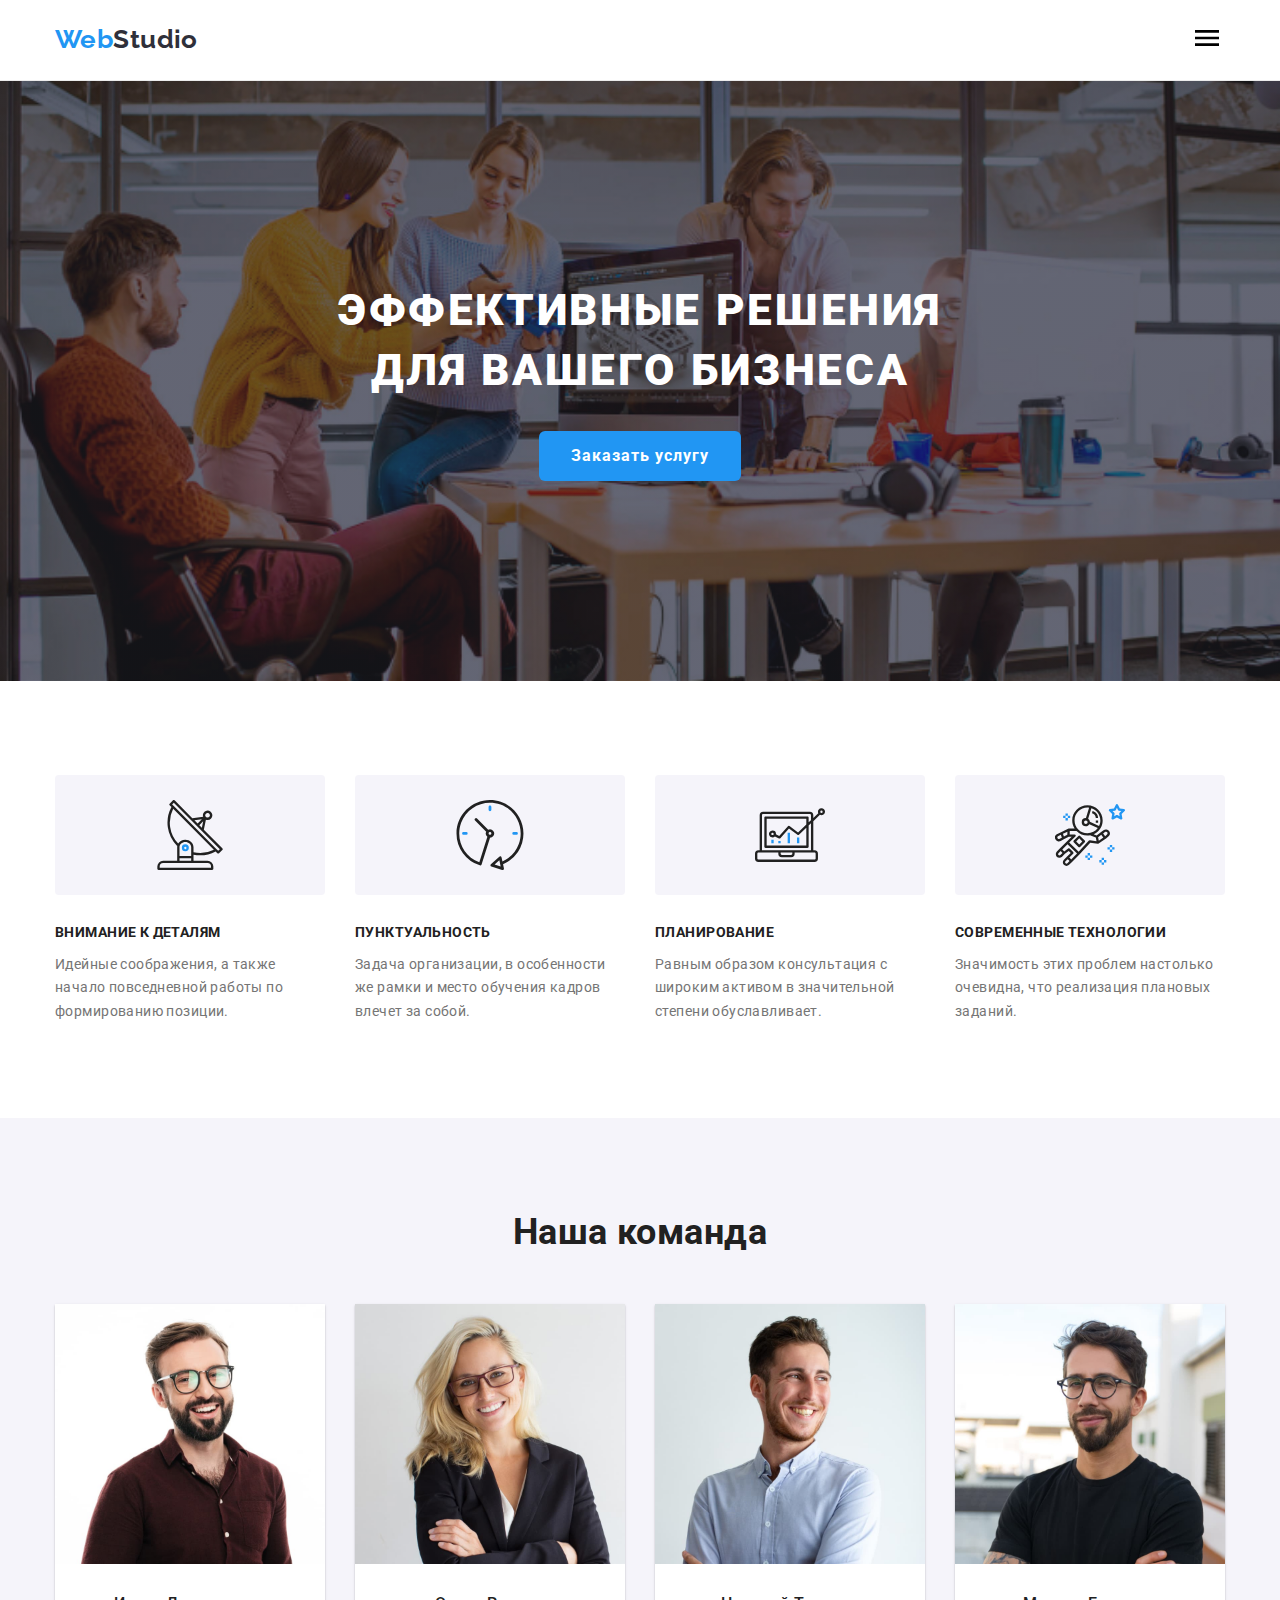
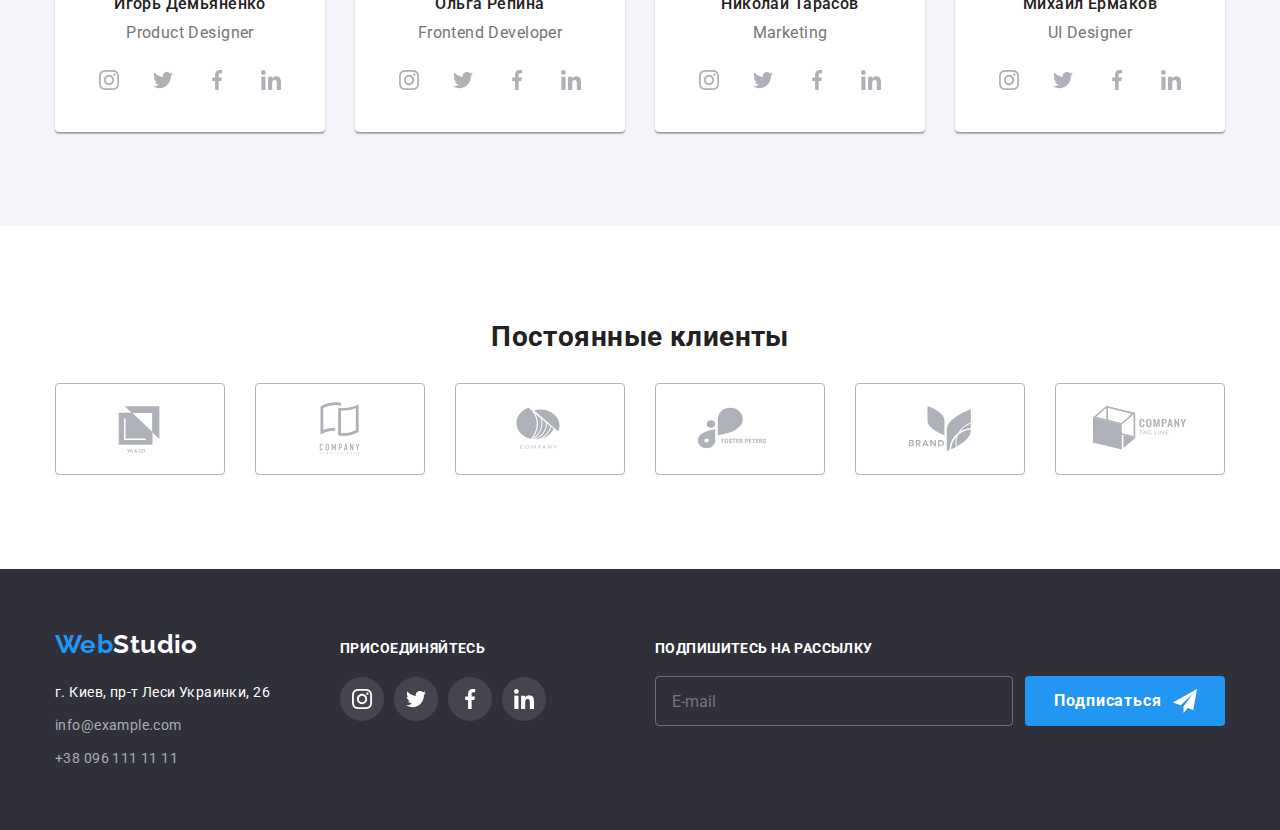
==== commit 8c3ad852: "step3" ====
--- a/index.html
+++ b/index.html
@@ -41,11 +41,12 @@
             <use href="./images/heading/menu.svg#icon-menu"></use>
         </svg>
        </button>
-    </div>  
-    <div>
-        <div class="mob-menu">
+     
+   
+        <div class="mob-menu is-hidden" data-menu>
             <div class="mob-container">
-        <button class="menu-close-btn" type="button"> 
+        <div class="mob-menu__top">
+        <button class="menu-close-btn" data-menu-close type="button"> 
             <svg class="close-menu" width="40px" height="40px">
                 <use href="./images/heading/close-menu.svg#close-menu"></use>
             </svg>
@@ -56,6 +57,8 @@
             <li class="mob-menu__item"><a class="mob-menu__link" href="./portfolio.html">Портфолио</a></li>
             <li class="mob-menu__item"><a class="mob-menu__link" href="">Контакты</a></li>
         </ul>
+    </div> 
+    <div class="mob-menu__bottom">
         <ul class="mob-connect__list">
               <li class="mob-connect__item"><a class="mob-connect__tel" href="tel:+380961111111" target="_blank">
              <!--<svg class="icon-phone" width="12px" height="16px">
@@ -74,6 +77,7 @@
         <li class="mob-soc-item">Facebook</li>
         <li class="mob-soc-item">Linkedln</li>
      </ul>
+    </div> 
     </div> 
     </div>  
     </div>
@@ -303,8 +307,9 @@
     </div>
 </section>
 </main>
-<!--<footer class="address">
+<footer class="address">
 <div class="container">
+    <div class="address__wrapper-tab">
     <div class="address__flex">
     <a class="address__logo" lang="en" href=""><span class="address__logo--color">Web</span>Studio</a>
      <address class="contact">
@@ -346,6 +351,7 @@
             </li>
         </ul>
         </div>
+    </div>
         <div class="subscribe">
             <p class="subscribe__text">Подпишитесь на рассылку</p>
             <form class="subscribe__form">
@@ -359,7 +365,7 @@
     </form>
   </div>
 </div>
-</footer>-->
+</footer>
 <!--<div class="backdrop is-hidden" data-modal>
     <div class="modal">
             <button type="button" class="modal__close--btn" data-modal-close>
--- a/css/main.min.css
+++ b/css/main.min.css
@@ -1 +1 @@
-html{box-sizing:border-box}*,*::before,*::after{box-sizing:inherit}:root{--primary-text-color:#757575;--title-text-color:#212121;--accent-color:#2196F3;--secondary-color: #FFFFFF;--background-color:#2F303A;--background-light-color:#F5F4FA;--link-color: rgba(255, 255, 255, 0.6);--cubic: cubic-bezier(0.4, 0, 0.2, 1);--timing-function: 250ms}.page{font-family:"Roboto",sans-serif;background:var(--secondary-color);letter-spacing:.03em;font-size:14px}ul{list-style:none;padding:0;margin:0}a{text-decoration:none}h1,h2,h3,h4,h5,h6,p{margin:0;padding:0}img{display:block;width:100%;height:auto}.backdrop{width:100%;height:100%;background-color:rgba(49,50,61,.443);position:fixed;top:0;transition:opacity 600ms,visibility 600ms}.modal{width:528px;min-height:581px;border-radius:4px;padding:40px;background-color:#fff;position:absolute;top:50%;left:50%;transform:translate(-50%, -50%) scale(1) rotate(0);transition:transform 300ms}.backdrop.is-hidden .modal{transform:translate(0),scale(0),rotate(180deg)}.modal__close--btn{padding:0;cursor:pointer;display:flex;width:30px;height:30px;border:1px solid rgba(0,0,0,.1);border-radius:50%;position:absolute;top:8px;right:8px;align-items:center;justify-content:center;fill:#000;background-color:rgba(0,0,0,0);transition:fill var(--timing-function) var(--cubic)}.modal__close--btn:hover{fill:var(--accent-color)}.modal__close--btn:focus{fill:var(--accent-color)}.is-hidden{visibility:none;opacity:0;pointer-events:none}.form__field:nth-child(-n+3){margin-bottom:10px;transition:fill var(--timing-function) var(--cubic)}.form__field:focus-within,.form__field:hover{fill:var(--accent-color)}.form__field label{font-weight:400;font-size:12px;line-height:1.16;letter-spacing:.01em;color:var(--primary-text-color)}.form__field label:not(:last-child){display:block;margin-bottom:4px}.modal__title{margin-bottom:12px;color:var(--title-text-color);font-weight:700;font-size:20px;line-height:1.15;text-align:center}.modal__input{width:100%;height:40px;margin:0;padding:12px 12px 12px 42px;border:1px solid rgba(33,33,33,.2);border-radius:4px;transition:border-color var(--timing-function) var(--cubic),box-shadow var(--timing-function) var(--cubic)}.modal__input:focus-within{border-color:var(--accent-color);outline:none}.modal__input:hover{border-color:var(--accent-color);outline:none}.input__wrap{position:relative}.modal__icon{position:absolute;left:12px;top:50%;transform:translateY(-50%)}.form__field.comment{margin-bottom:20px}textarea{display:block;outline:none;resize:none;width:100%;height:120px;padding:12px 16px;border:1px solid rgba(33,33,33,.2);border-radius:4px;transition:border-color var(--timing-function) var(--cubic),box-shadow var(--timing-function) var(--cubic)}textarea:placeholder-shown{font-weight:400;font-size:14px;line-height:16px;letter-spacing:.01em;color:rgba(117,117,117,.5)}textarea:focus-within{border-color:var(--accent-color);outline:none}textarea:hover{border-color:var(--accent-color);outline:none}.form__field.check{margin-bottom:30px}.visually-hidden{position:absolute;white-space:nowrap;width:1px;height:1px;overflow:hidden;border:0;padding:0;clip:rect(0 0 0 0);clip-path:inset(50%);margin:-1px}.check__text{display:flex;align-items:center;justify-content:center}.check__text span{position:relative;background-color:rgba(0,0,0,0);transition:background-color var(--cubic) var(--timing-function),border var(--cubic) var(--timing-function);display:flex;align-items:center;justify-content:center;margin-right:7px;width:16px;height:15px;border:2px solid var(--title-text-color);border-radius:2px}.modal__check:hover+.check__text span{border-color:var(--accent-color)}.modal__check:focus+.check__text span{border-color:var(--accent-color)}.modal__check:checked+.check__text span{background-color:var(--accent-color);border:none}.check__link{font-weight:400;font-size:14px;line-height:1.71;margin-left:4px;color:var(--accent-color);text-decoration:underline}.check__icon{fill:rgba(0,0,0,0)}.button.modal-submit{padding:10px 55px;display:block;margin-left:auto;margin-right:auto;height:50px;min-width:200px;border:none;border-radius:4px;color:var(--secondary-color);background-color:var(--accent-color);font-family:inherit;font-weight:700;font-size:16px;line-height:1.88;letter-spacing:.06em;text-align:center;box-shadow:rgba(0,0,0,0);cursor:pointer}.button.modal-submit:hover{box-shadow:0px 4px 4px rgba(0,0,0,.15)}.button.modal-submit:focus{box-shadow:0px 4px 4px rgba(0,0,0,.15)}.container{width:100%;padding-left:15px;padding-right:15px;margin-left:auto;margin-right:auto}@media screen and (min-width: 480px){.container{width:480px}}@media screen and (min-width: 768px){.container{width:720px}}@media screen and (min-width: 1200px){.container{width:1200px}}.nav__logo{padding-top:24px;padding-bottom:25px;margin-right:93px;font-family:"Raleway";font-weight:700;font-size:26px;line-height:1.19;color:var(--background-color)}.nav__logo--color{color:var(--accent-color)}.address__logo{font-family:"Raleway";font-weight:700;font-size:26px;line-height:31px;color:var(--secondary-color)}.address__logo--color{color:var(--accent-color)}.heading__btn{margin-top:30px;text-align:center;display:inline-block;border-style:none;border-radius:6px;cursor:pointer;padding:10px 32px;min-width:200px;height:50px;color:var(--secondary-color);background-color:var(--accent-color);font-weight:700;font-size:16px;line-height:1.88;letter-spacing:.06em;transition-property:background-color;transition-duration:250ms;transition-timing-function:cubic-bezier(0.4, 0, 0.2, 1)}.heading__btn:hover{background-color:#188ce8}.heading__btn:focus{background-color:#188ce8}.social__item:not(:last-child){margin-right:10px}.social__list{display:flex;justify-content:center;align-items:center}.social__link{display:flex;width:100%;height:100%;justify-content:center;align-items:center;border-radius:50%;background-color:var(--secondary-color)}.social__link:hover{background-color:var(--accent-color)}.social__link:focus{background-color:var(--accent-color)}.social__link:last-child{margin-right:0}.social__icon{fill:#afb1b8}.social__link:hover .social__icon{fill:var(--secondary-color)}.social__link:focus .social__icon{fill:var(--secondary-color)}.social__item{width:44px;height:44px}.button.footer-submit{padding:10px 62px 10px 28px;height:50px;min-width:200px;border:none;border-radius:4px;color:var(--secondary-color);background-color:var(--accent-color);font-family:inherit;font-weight:700;font-size:16px;line-height:1.88;letter-spacing:.06em;text-align:center;box-shadow:rgba(0,0,0,0);cursor:pointer}.button.footer-submit:hover{box-shadow:0px 4px 4px rgba(0,0,0,.15)}.button.footer-submit:focus{box-shadow:0px 4px 4px rgba(0,0,0,.15)}.btn-wrapper{display:block;position:relative}.btn-wrapper .icon{position:absolute;top:13px;right:28px}.antena::before{margin-bottom:30px;display:flex;content:"";background-image:url(../images/icons.svg/Vector\(1\).svg);background-repeat:no-repeat;background-position:center;height:120px;background-color:var(--background-light-color);border-radius:4px}.clock::before{margin-bottom:30px;display:flex;content:"";background-image:url(../images/icons.svg/clock.svg);background-repeat:no-repeat;background-position:center;height:120px;background-color:var(--background-light-color);border-radius:4px}.diagram::before{margin-bottom:30px;display:flex;content:"";background-image:url(../images/icons.svg/diagram.svg);background-repeat:no-repeat;background-position:center;height:120px;background-color:var(--background-light-color);border-radius:4px}.astronaut::before{margin-bottom:30px;display:flex;content:"";background-image:url(../images/icons.svg/astronaut.svg);background-repeat:no-repeat;background-position:center;height:120px;background-color:var(--background-light-color);border-radius:4px}@media screen and (min-width: 480px){.work{padding-top:60px;padding-bottom:60px}}@media screen and (min-width: 768px){.work{padding-top:60px;padding-bottom:60px}}@media screen and (min-width: 1200px){.work{padding-top:94px;padding-bottom:94px}}.work__list{display:flex;flex-wrap:wrap;gap:30px}.work__title{text-align:center;font-size:14px;font-weight:700;line-height:1.14;text-transform:uppercase;color:var(--title-text-color)}@media screen and (min-width: 768px){.work__title{text-align:left}}.work__text{margin-top:12px;line-height:1.71;color:var(--primary-text-color)}.work__item{width:100%}@media screen and (min-width: 768px){.work__item{width:calc((100% - 30px)/2)}}@media screen and (min-width: 1200px){.work__item{width:calc((100% - 90px)/4)}}.about{padding-top:0;padding-bottom:60px}.about__list{margin-bottom:-30px}.about__title{margin:0;font-size:36px;font-weight:700;line-height:1.16;text-align:center;color:var(--title-text-color)}.about__container{display:flex;justify-content:center;align-items:center;position:absolute;bottom:0;left:0;width:100%;height:70px;background-color:rgba(47,48,58,.8);font-weight:700;text-transform:uppercase;color:#fff}.about__item{margin-bottom:30px}.about__item{position:relative}.team{background:var(--background-light-color)}@media screen and (min-width: 480px){.team{padding-top:60px;padding-bottom:60px}}@media screen and (min-width: 768px){.team{padding-top:60px;padding-bottom:60px}}@media screen and (min-width: 1200px){.team{padding-top:94px;padding-bottom:94px}}.team__list{display:flex;flex-wrap:wrap;gap:30px}.team__title{margin-bottom:50px;font-size:28px;font-weight:700;line-height:1.18;text-align:center;color:var(--title-text-color)}@media screen and (min-width: 1200px){.team__title{font-weight:700;font-size:36px;line-height:1.16}}.team__subtitle{margin-bottom:10px;font-size:16px;font-weight:500;line-height:1.19;text-align:center;color:var(--title-text-color)}.team__text{margin-bottom:16px;font-size:16px;line-height:1.19;text-align:center;color:var(--primary-text-color)}.team__container{padding-top:30px;padding-bottom:30px}.team__card{background-color:var(--secondary-color);border-radius:0px 0px 4px 4px;box-shadow:0px 1px 3px rgba(0,0,0,.12),0px 1px 1px rgba(0,0,0,.14),0px 2px 1px rgba(0,0,0,.2);width:100%}@media screen and (min-width: 768px){.team__card{width:calc((100% - 30px)/2)}}@media screen and (min-width: 1200px){.team__card{width:calc((100% - 90px)/4)}}@media screen and (min-width: 480px){.clients{padding-top:60px;padding-bottom:60px}}@media screen and (min-width: 768px){.clients{padding-top:60px;padding-bottom:60px}}@media screen and (min-width: 1200px){.clients{padding-top:94px;padding-bottom:94px}}.clients__logo{fill:currentColor}.clients__title{margin-bottom:30px;font-size:28px;font-weight:700;line-height:1.18;text-align:center;color:var(--title-text-color)}.clients__list{display:flex;flex-wrap:wrap;gap:30px}.clients__item{width:calc((100% - 30px)/2)}@media screen and (min-width: 1200px){.clients__item{box-sizing:border-box}}@media screen and (min-width: 768px){.clients__item{width:calc((100% - 60px)/3)}}@media screen and (min-width: 1200px){.clients__item{width:calc((100% - 150px)/6)}}.clients__link{display:inline-flex;width:210px;height:92px;justify-content:center;align-items:center;border:1px solid #afb1b8;border-radius:4px;color:#afb1b8;transition-property:color,border,box-shadow;transition-duration:250ms;transition-timing-function:cubic-bezier(0.4, 0, 0.2, 1)}@media screen and (min-width: 1200px){.clients__link{width:170px}}.clients__link:hover{color:var(--accent-color);border:1px solid var(--accent-color)}.clients__linkS:focus{color:var(--accent-color);border:1px solid var(--accent-color)}.address{background:var(--background-color);padding-top:60px;padding-bottom:60px}.address__flex{max-width:376px;min-height:112px;margin-right:70px}.contact__item--text{font-style:normal;font-weight:400;font-size:14px;line-height:24px;color:var(--secondary-color)}.contact__mail--text{font-style:normal;font-weight:400;font-size:14px;line-height:24px;color:var(--link-color)}.contact__tel--text{font-style:normal;font-weight:400;font-size:14px;line-height:24px;color:var(--link-color)}.contact__item,.contact__mail{margin-bottom:9px}.contact__item{margin-top:20px}.address>.container{display:flex;align-items:baseline}.slogan__text{font-weight:700;font-size:14px;line-height:1.14;letter-spacing:.03em;text-transform:uppercase;color:var(--secondary-color);margin-bottom:20px}.slogan__list{display:flex;justify-content:center;align-items:center}.slogan__item{width:44px;height:44px;margin-right:10px}.slogan__item:last-child{margin-right:0}.slogan__link{display:flex;width:100%;height:100%;justify-content:center;align-items:center;border-radius:50%;background-color:rgba(255,255,255,.1)}.slogan__link:hover{background-color:var(--accent-color)}.slogan__icon{fill:var(--secondary-color)}.subscribe{width:570px;margin-left:auto}.subscribe__form{display:flex}.subscribe__text{margin-bottom:20px;color:var(--secondary-color);font-weight:700;font-size:14px;line-height:16px;text-transform:uppercase}.subscribe__input{width:358px;height:50px;padding:15px 16px;margin-right:12px;border:1px solid rgba(255,255,255,.3);border-radius:4px;background-color:rgba(0,0,0,0);font-family:inherit;color:var(--secondary-color);font-size:16px;line-height:1.25}.subscribe__input:placeholder-shown{color:rgba(255,255,255,.6);font-size:16px;line-height:1.25}.container__header{display:flex;align-items:center}.nav{display:flex;align-items:center}.nav__list{display:none;padding:0;margin:0}.nav__link.current{color:var(--accent-color)}.nav__link{display:block;margin-right:50px;padding-top:32px;padding-bottom:32px;font-weight:500;line-height:1.14;letter-spacing:.02em;color:var(--title-text-color)}.nav__link:hover{color:var(--accent-color)}.nav__link:focus{color:var(--accent-color)}.auth__list{display:none;margin-left:auto;align-items:center}.auth__mail,.auth__tel:not(:last-child){margin-right:50px}.auth__mail,.auth__tel{display:flex;align-items:center;justify-content:space-around;font-weight:500;letter-spacing:.02em;color:var(--primary-text-color)}.auth__mail:hover,.auth__mail:focus{color:var(--accent-color)}.auth__tel:hover,.auth__tel:focus{color:var(--accent-color)}.icon-letter{width:16px;height:12px;align-items:center;margin-right:10px;border:0;fill:currentColor}.icon-letter:hover{color:var(--accent-color)}.icon-letter:focus{color:var(--accent-color)}.icon-phone{width:16px;align-items:center;margin-right:10px;border:0;fill:currentColor}.icon-phone:hover{color:var(--accent-color)}.icon-phone:focus{color:var(--accent-color)}.menu-open-btn{display:block;margin-left:auto;background:none;border:none;cursor:pointer;fill:currentColor}.menu-open-btn:hover{color:var(--accent-color)}.menu-open-btn:focus{color:var(--accent-color)}.mob-menu{position:fixed;top:0;left:0;background-color:var(--secondary-color);width:100vw;height:100vw;z-index:10;opacity:1;transition:opacity var(--timing-function) var(--cubic),visibility var(--timing-function) var(--cubic)}.mob-container{padding:48px 15px 40px 48px;display:flex;flex-direction:column;justify-content:space-between;height:100%;overflow-y:auto}.menu-close-btn{display:block;margin-left:auto;background:none;border:none;cursor:pointer;fill:currentColor;transition:fill var(--timing-function) var(--cubic)}.menu-close-btn:hover,.menu-close-btn:focus{color:var(--accent-color)}.mob-menu.is-hidden{opacity:0;pointer-events:none;visibility:hidden}.mob-menu__item:not(:last-child){margin-bottom:35px}.mob-menu__link{font-weight:500;font-size:40px;line-height:1.17;text-align:center;letter-spacing:.02em;color:#212121;margin-left:40px}.mob-menu__link.current{color:var(--accent-color)}.mob-connect__item{margin-left:40px}.mob-connect__item:not(:last-child){margin-bottom:32px}.mob-connect__mail{font-weight:500;font-size:24px;line-height:1.16;letter-spacing:.02em;color:#757575}.mob-connect__tel{font-weight:500;font-size:34px;line-height:1.17;letter-spacing:.02em;color:var(--accent-color)}.mob-soc-list{display:flex;margin-top:64px;margin-left:40px;flex-wrap:wrap;gap:10px;color:var(--accent-color);font-weight:500;font-size:18px;line-height:1.22}.mob-soc-item:not(:last-child){padding-right:10px;border-right:1px solid rgba(33,33,33,.2)}.nav__link{position:relative}.nav__link.current::after{content:"";position:absolute;left:0;bottom:0;display:block;width:100%;height:4px;background-color:var(--accent-color);border-radius:2px;transition-property:opacity;transition-timing-function:cubic-bezier(0.4, 0, 0.2, 1)}.heading{max-width:1600px;margin-left:auto;margin-right:auto;background:var(--background-color);background-repeat:no-repeat;background-position:center;background-size:cover;background-image:linear-gradient(rgba(47, 48, 58, 0.4), rgba(47, 48, 58, 0.4)),url(../images/icons.svg/heading.jpg)}@media(min-device-pixel-ratio: 2),(min-resolution: 192dpi),(min-resolution: 2dppx){.heading{background-image:linear-gradient(rgba(47, 48, 58, 0.4), rgba(47, 48, 58, 0.4)),url(../images/heading/desktop-2x.jpg)}}@media screen and (min-width: 480px){.heading{background-image:linear-gradient(rgba(47, 48, 58, 0.4), rgba(47, 48, 58, 0.4)),url(../images/heading/mobile.jpg)}}@media(min-device-pixel-ratio: 2),(min-resolution: 192dpi),(min-resolution: 2dppx){.heading{background-image:linear-gradient(rgba(47, 48, 58, 0.4), rgba(47, 48, 58, 0.4)),url(../images/heading/mobile-2x.jpg)}}@media screen and (min-width: 768px){.heading{background-image:linear-gradient(rgba(47, 48, 58, 0.4), rgba(47, 48, 58, 0.4)),url(../images/heading/tablet.jpg)}}@media(min-device-pixel-ratio: 2),(min-resolution: 192dpi),(min-resolution: 2dppx){.heading{background-image:linear-gradient(rgba(47, 48, 58, 0.4), rgba(47, 48, 58, 0.4)),url(../images/heading/tablet-2x.jpg)}}.heading{display:flex;align-items:center;text-align:center;padding-top:118px;padding-bottom:118px}@media screen and (min-width: 1200px){.heading{padding-top:200px;padding-bottom:200px}}.heading__title{width:360px;font-size:24px;font-weight:900;line-height:1.62;text-align:center;margin:0 auto;letter-spacing:.06em;text-transform:uppercase;color:var(--secondary-color)}@media screen and (min-width: 1200px){.heading__title{width:696px;font-weight:900;font-size:44px;line-height:1.36}}.page-header{border-bottom:1px solid #ececec}.menu__item:not(:last-child){margin-right:8px}.menu__btn{display:inline-block;border-radius:6px;border-style:none;padding:6px 22px;text-align:center;max-width:145px;cursor:pointer;background:var(--background-light-color);font-weight:500;font-size:16px;line-height:1.6;color:var(--title-text-color)}.menu__btn:hover{background:var(--accent-color);color:var(--secondary-color)}.menu__btn:focus{background:var(--accent-color);color:var(--secondary-color)}@media screen and (min-width: 480px){.menu{padding-top:60px;padding-bottom:60px}}@media screen and (min-width: 768px){.menu{padding-top:60px;padding-bottom:60px}}@media screen and (min-width: 1200px){.menu{padding-top:94px;padding-bottom:94px}}.grid{display:flex;flex-wrap:wrap;gap:30px}.grid__tittle{font-size:18px;font-weight:700;line-height:2;font-family:"Roboto";letter-spacing:.06em;text-align:center;color:var(--title-text-color)}.grid__top--text{margin-top:4px;font-size:16px;line-height:1.88;text-align:center;color:var(--primary-text-color)}.grid__item{cursor:pointer;border:1px solid #eee;transition-property:box-shadow;transition-duration:250ms;transition-timing-function:cubic-bezier(0.4, 0, 0.2, 1);width:100%}@media screen and (min-width: 768px){.grid__item{width:calc((100% - 30px)/2)}}@media screen and (min-width: 1200px){.grid__item{width:calc((100% - 60px)/3)}}.grid__link{display:block}.grid__link:hover{box-shadow:0px 1px 1px rgba(0,0,0,.12),0px 4px 4px rgba(0,0,0,.06),1px 4px 6px rgba(0,0,0,.16)}.grid__thumb{position:relative;overflow:hidden}.grid__overlay{position:absolute;bottom:0;left:0;width:100%;height:100%;background-color:rgba(33,150,243,.9);opacity:0;transform:translateY(100%);transition-property:transform,opacity;transition-duration:250ms;transition-timing-function:cubic-bezier(0.4, 0, 0.2, 1)}.grid__link:hover .grid__overlay,.grid__link:focus .grid__overlay{opacity:1;transform:translateY(0)}.grid__text{position:absolute;top:50%;left:50%;transform:translate(-50%, -50%);padding:63px 24px;width:100%;height:100%;font-size:18px;line-height:1.56;letter-spacing:.03em;color:var(--secondary-color)}.grid__info{padding:20px 24px}/*# sourceMappingURL=main.min.css.map */+html{box-sizing:border-box}*,*::before,*::after{box-sizing:inherit}:root{--primary-text-color:#757575;--title-text-color:#212121;--accent-color:#2196F3;--secondary-color: #FFFFFF;--background-color:#2F303A;--background-light-color:#F5F4FA;--link-color: rgba(255, 255, 255, 0.6);--cubic: cubic-bezier(0.4, 0, 0.2, 1);--timing-function: 250ms}.page{font-family:"Roboto",sans-serif;background:var(--secondary-color);letter-spacing:.03em;font-size:14px}ul{list-style:none;padding:0;margin:0}a{text-decoration:none}h1,h2,h3,h4,h5,h6,p{margin:0;padding:0}img{display:block;width:100%;height:auto}.backdrop{width:100%;height:100%;background-color:rgba(49,50,61,.443);position:fixed;top:0;transition:opacity 600ms,visibility 600ms}.modal{width:528px;min-height:581px;border-radius:4px;padding:40px;background-color:#fff;position:absolute;top:50%;left:50%;transform:translate(-50%, -50%) scale(1) rotate(0);transition:transform 300ms}.backdrop.is-hidden .modal{transform:translate(0),scale(0),rotate(180deg)}.modal__close--btn{padding:0;cursor:pointer;display:flex;width:30px;height:30px;border:1px solid rgba(0,0,0,.1);border-radius:50%;position:absolute;top:8px;right:8px;align-items:center;justify-content:center;fill:#000;background-color:rgba(0,0,0,0);transition:fill var(--timing-function) var(--cubic)}.modal__close--btn:hover{fill:var(--accent-color)}.modal__close--btn:focus{fill:var(--accent-color)}.is-hidden{visibility:none;opacity:0;pointer-events:none}.form__field:nth-child(-n+3){margin-bottom:10px;transition:fill var(--timing-function) var(--cubic)}.form__field:focus-within,.form__field:hover{fill:var(--accent-color)}.form__field label{font-weight:400;font-size:12px;line-height:1.16;letter-spacing:.01em;color:var(--primary-text-color)}.form__field label:not(:last-child){display:block;margin-bottom:4px}.modal__title{margin-bottom:12px;color:var(--title-text-color);font-weight:700;font-size:20px;line-height:1.15;text-align:center}.modal__input{width:100%;height:40px;margin:0;padding:12px 12px 12px 42px;border:1px solid rgba(33,33,33,.2);border-radius:4px;transition:border-color var(--timing-function) var(--cubic),box-shadow var(--timing-function) var(--cubic)}.modal__input:focus-within{border-color:var(--accent-color);outline:none}.modal__input:hover{border-color:var(--accent-color);outline:none}.input__wrap{position:relative}.modal__icon{position:absolute;left:12px;top:50%;transform:translateY(-50%)}.form__field.comment{margin-bottom:20px}textarea{display:block;outline:none;resize:none;width:100%;height:120px;padding:12px 16px;border:1px solid rgba(33,33,33,.2);border-radius:4px;transition:border-color var(--timing-function) var(--cubic),box-shadow var(--timing-function) var(--cubic)}textarea:placeholder-shown{font-weight:400;font-size:14px;line-height:16px;letter-spacing:.01em;color:rgba(117,117,117,.5)}textarea:focus-within{border-color:var(--accent-color);outline:none}textarea:hover{border-color:var(--accent-color);outline:none}.form__field.check{margin-bottom:30px}.visually-hidden{position:absolute;white-space:nowrap;width:1px;height:1px;overflow:hidden;border:0;padding:0;clip:rect(0 0 0 0);clip-path:inset(50%);margin:-1px}.check__text{display:flex;align-items:center;justify-content:center}.check__text span{position:relative;background-color:rgba(0,0,0,0);transition:background-color var(--cubic) var(--timing-function),border var(--cubic) var(--timing-function);display:flex;align-items:center;justify-content:center;margin-right:7px;width:16px;height:15px;border:2px solid var(--title-text-color);border-radius:2px}.modal__check:hover+.check__text span{border-color:var(--accent-color)}.modal__check:focus+.check__text span{border-color:var(--accent-color)}.modal__check:checked+.check__text span{background-color:var(--accent-color);border:none}.check__link{font-weight:400;font-size:14px;line-height:1.71;margin-left:4px;color:var(--accent-color);text-decoration:underline}.check__icon{fill:rgba(0,0,0,0)}.button.modal-submit{padding:10px 55px;display:block;margin-left:auto;margin-right:auto;height:50px;min-width:200px;border:none;border-radius:4px;color:var(--secondary-color);background-color:var(--accent-color);font-family:inherit;font-weight:700;font-size:16px;line-height:1.88;letter-spacing:.06em;text-align:center;box-shadow:rgba(0,0,0,0);cursor:pointer}.button.modal-submit:hover{box-shadow:0px 4px 4px rgba(0,0,0,.15)}.button.modal-submit:focus{box-shadow:0px 4px 4px rgba(0,0,0,.15)}.container{width:100%;padding-left:15px;padding-right:15px;margin-left:auto;margin-right:auto}@media screen and (min-width: 480px){.container{width:480px}}@media screen and (min-width: 768px){.container{width:720px}}@media screen and (min-width: 1200px){.container{width:1200px}}.nav__logo{padding-top:24px;padding-bottom:25px;margin-right:93px;font-family:"Raleway";font-weight:700;font-size:26px;line-height:1.19;color:var(--background-color)}.nav__logo--color{color:var(--accent-color)}.address__logo{font-family:"Raleway";font-weight:700;font-size:26px;line-height:31px;color:var(--secondary-color)}.address__logo--color{color:var(--accent-color)}.heading__btn{margin-top:30px;text-align:center;display:inline-block;border-style:none;border-radius:6px;cursor:pointer;padding:10px 32px;min-width:200px;height:50px;color:var(--secondary-color);background-color:var(--accent-color);font-weight:700;font-size:16px;line-height:1.88;letter-spacing:.06em;transition-property:background-color;transition-duration:250ms;transition-timing-function:cubic-bezier(0.4, 0, 0.2, 1)}.heading__btn:hover{background-color:#188ce8}.heading__btn:focus{background-color:#188ce8}.social__item:not(:last-child){margin-right:10px}.social__list{display:flex;justify-content:center;align-items:center}.social__link{display:flex;width:100%;height:100%;justify-content:center;align-items:center;border-radius:50%;background-color:var(--secondary-color)}.social__link:hover{background-color:var(--accent-color)}.social__link:focus{background-color:var(--accent-color)}.social__link:last-child{margin-right:0}.social__icon{fill:#afb1b8}.social__link:hover .social__icon{fill:var(--secondary-color)}.social__link:focus .social__icon{fill:var(--secondary-color)}.social__item{width:44px;height:44px}.button.footer-submit{padding:10px 62px 10px 28px;height:50px;min-width:200px;border:none;border-radius:4px;color:var(--secondary-color);background-color:var(--accent-color);font-family:inherit;font-weight:700;font-size:16px;line-height:1.88;letter-spacing:.06em;text-align:center;box-shadow:rgba(0,0,0,0);cursor:pointer}.button.footer-submit:hover{box-shadow:0px 4px 4px rgba(0,0,0,.15)}.button.footer-submit:focus{box-shadow:0px 4px 4px rgba(0,0,0,.15)}.btn-wrapper{display:block;position:relative}.btn-wrapper .icon{position:absolute;top:13px;right:28px}.antena::before{margin-bottom:30px;display:flex;content:"";background-image:url(../images/icons.svg/Vector\(1\).svg);background-repeat:no-repeat;background-position:center;height:120px;background-color:var(--background-light-color);border-radius:4px}.clock::before{margin-bottom:30px;display:flex;content:"";background-image:url(../images/icons.svg/clock.svg);background-repeat:no-repeat;background-position:center;height:120px;background-color:var(--background-light-color);border-radius:4px}.diagram::before{margin-bottom:30px;display:flex;content:"";background-image:url(../images/icons.svg/diagram.svg);background-repeat:no-repeat;background-position:center;height:120px;background-color:var(--background-light-color);border-radius:4px}.astronaut::before{margin-bottom:30px;display:flex;content:"";background-image:url(../images/icons.svg/astronaut.svg);background-repeat:no-repeat;background-position:center;height:120px;background-color:var(--background-light-color);border-radius:4px}@media screen and (min-width: 480px){.work{padding-top:60px;padding-bottom:60px}}@media screen and (min-width: 768px){.work{padding-top:60px;padding-bottom:60px}}@media screen and (min-width: 1200px){.work{padding-top:94px;padding-bottom:94px}}.work__list{display:flex;flex-wrap:wrap;gap:30px}.work__title{text-align:center;font-size:14px;font-weight:700;line-height:1.14;text-transform:uppercase;color:var(--title-text-color)}@media screen and (min-width: 768px){.work__title{text-align:left}}.work__text{margin-top:12px;line-height:1.71;color:var(--primary-text-color)}.work__item{width:100%}@media screen and (min-width: 768px){.work__item{width:calc((100% - 30px)/2)}}@media screen and (min-width: 1200px){.work__item{width:calc((100% - 90px)/4)}}.about{padding-top:0;padding-bottom:60px}.about__list{margin-bottom:-30px}.about__title{margin:0;font-size:36px;font-weight:700;line-height:1.16;text-align:center;color:var(--title-text-color)}.about__container{display:flex;justify-content:center;align-items:center;position:absolute;bottom:0;left:0;width:100%;height:70px;background-color:rgba(47,48,58,.8);font-weight:700;text-transform:uppercase;color:#fff}.about__item{margin-bottom:30px}.about__item{position:relative}.team{background:var(--background-light-color)}@media screen and (min-width: 480px){.team{padding-top:60px;padding-bottom:60px}}@media screen and (min-width: 768px){.team{padding-top:60px;padding-bottom:60px}}@media screen and (min-width: 1200px){.team{padding-top:94px;padding-bottom:94px}}.team__list{display:flex;flex-wrap:wrap;gap:30px}.team__title{margin-bottom:50px;font-size:28px;font-weight:700;line-height:1.18;text-align:center;color:var(--title-text-color)}@media screen and (min-width: 1200px){.team__title{font-weight:700;font-size:36px;line-height:1.16}}.team__subtitle{margin-bottom:10px;font-size:16px;font-weight:500;line-height:1.19;text-align:center;color:var(--title-text-color)}.team__text{margin-bottom:16px;font-size:16px;line-height:1.19;text-align:center;color:var(--primary-text-color)}.team__container{padding-top:30px;padding-bottom:30px}.team__card{background-color:var(--secondary-color);border-radius:0px 0px 4px 4px;box-shadow:0px 1px 3px rgba(0,0,0,.12),0px 1px 1px rgba(0,0,0,.14),0px 2px 1px rgba(0,0,0,.2);width:100%}@media screen and (min-width: 768px){.team__card{width:calc((100% - 30px)/2)}}@media screen and (min-width: 1200px){.team__card{width:calc((100% - 90px)/4)}}@media screen and (min-width: 480px){.clients{padding-top:60px;padding-bottom:60px}}@media screen and (min-width: 768px){.clients{padding-top:60px;padding-bottom:60px}}@media screen and (min-width: 1200px){.clients{padding-top:94px;padding-bottom:94px}}.clients__logo{fill:currentColor}.clients__title{margin-bottom:30px;font-size:28px;font-weight:700;line-height:1.18;text-align:center;color:var(--title-text-color)}.clients__list{display:flex;flex-wrap:wrap;gap:30px}.clients__item{width:calc((100% - 30px)/2)}@media screen and (min-width: 1200px){.clients__item{box-sizing:border-box}}@media screen and (min-width: 768px){.clients__item{width:calc((100% - 60px)/3)}}@media screen and (min-width: 1200px){.clients__item{width:calc((100% - 150px)/6)}}.clients__link{display:inline-flex;width:210px;height:92px;justify-content:center;align-items:center;border:1px solid #afb1b8;border-radius:4px;color:#afb1b8;transition-property:color,border,box-shadow;transition-duration:250ms;transition-timing-function:cubic-bezier(0.4, 0, 0.2, 1)}@media screen and (min-width: 1200px){.clients__link{width:170px}}.clients__link:hover{color:var(--accent-color);border:1px solid var(--accent-color)}.clients__linkS:focus{color:var(--accent-color);border:1px solid var(--accent-color)}.address{background:var(--background-color);padding-top:60px;padding-bottom:60px}@media screen and (min-width: 768px){.address__wrapper-tab{display:flex;align-items:baseline;justify-content:space-around}}.address__flex{max-width:376px;min-height:112px;margin-right:70px}.contact__item--text{font-style:normal;font-weight:400;font-size:14px;line-height:24px;color:var(--secondary-color)}.contact__mail--text{font-style:normal;font-weight:400;font-size:14px;line-height:24px;color:var(--link-color)}.contact__tel--text{font-style:normal;font-weight:400;font-size:14px;line-height:24px;color:var(--link-color)}.contact__item,.contact__mail{margin-bottom:9px}.contact__item{margin-top:20px}.address>.container{display:flex;align-items:baseline}.slogan__text{font-weight:700;font-size:14px;line-height:1.14;letter-spacing:.03em;text-transform:uppercase;color:var(--secondary-color);margin-bottom:20px}.slogan__list{display:flex;justify-content:center;align-items:center}.slogan__item{width:44px;height:44px;margin-right:10px}.slogan__item:last-child{margin-right:0}.slogan__link{display:flex;width:100%;height:100%;justify-content:center;align-items:center;border-radius:50%;background-color:rgba(255,255,255,.1)}.slogan__link:hover{background-color:var(--accent-color)}.slogan__icon{fill:var(--secondary-color)}.subscribe{width:570px;margin-left:auto}.subscribe__form{display:flex}.subscribe__text{margin-bottom:20px;color:var(--secondary-color);font-weight:700;font-size:14px;line-height:16px;text-transform:uppercase}.subscribe__input{width:358px;height:50px;padding:15px 16px;margin-right:12px;border:1px solid rgba(255,255,255,.3);border-radius:4px;background-color:rgba(0,0,0,0);font-family:inherit;color:var(--secondary-color);font-size:16px;line-height:1.25}.subscribe__input:placeholder-shown{color:rgba(255,255,255,.6);font-size:16px;line-height:1.25}.container__header{display:flex;align-items:center}@media screen and (max-width: 768px){.container__header{padding-top:10px;padding-bottom:10px}}.nav{display:flex;align-items:center}.nav__list{display:none;padding:0;margin:0}.nav__link.current{color:var(--accent-color)}.nav__link{display:block;margin-right:50px;padding-top:32px;padding-bottom:32px;font-weight:500;line-height:1.14;letter-spacing:.02em;color:var(--title-text-color)}.nav__link:hover{color:var(--accent-color)}.nav__link:focus{color:var(--accent-color)}.auth__list{display:none;margin-left:auto;align-items:center}.auth__mail,.auth__tel:not(:last-child){margin-right:50px}.auth__mail,.auth__tel{display:flex;align-items:center;justify-content:space-around;font-weight:500;letter-spacing:.02em;color:var(--primary-text-color)}.auth__mail:hover,.auth__mail:focus{color:var(--accent-color)}.auth__tel:hover,.auth__tel:focus{color:var(--accent-color)}.icon-letter{width:16px;height:12px;align-items:center;margin-right:10px;border:0;fill:currentColor}.icon-letter:hover{color:var(--accent-color)}.icon-letter:focus{color:var(--accent-color)}.icon-phone{width:16px;align-items:center;margin-right:10px;border:0;fill:currentColor}.icon-phone:hover{color:var(--accent-color)}.icon-phone:focus{color:var(--accent-color)}.menu-open-btn{display:block;margin-left:auto;background:none;border:none;cursor:pointer;fill:currentColor;transition:fill var(--timing-function) var(--cubic)}.menu-open-btn:hover,.menu-open-btn:focus{color:var(--accent-color)}.mob-menu{position:fixed;top:0;left:0;background-color:var(--secondary-color);width:100vw;height:100vw;z-index:10;transition:opacity var(--timing-function) var(--cubic),visibility var(--timing-function) var(--cubic)}@media screen and (min-width: 768px){.mob-menu{display:none}}.mob-menu.is-hidden{opacity:0;pointer-events:none;visibility:hidden}.mob-container{padding:48px 15px 40px 48px;display:flex;flex-direction:column;justify-content:space-between;height:100%;overflow-y:auto}.menu-close-btn{position:absolute;top:10px;right:15px;width:40px;height:40px;display:block;padding:0;margin-left:auto;background:none;border:none;cursor:pointer;fill:currentColor;transition:fill var(--timing-function) var(--cubic)}.menu-close-btn:hover,.menu-close-btn:focus{color:var(--accent-color)}.mob-menu__item:not(:last-child){margin-bottom:35px}.mob-menu__link{font-weight:500;font-size:40px;line-height:1.17;text-align:center;letter-spacing:.02em;color:#212121;margin-left:40px}.mob-menu__link.current{color:var(--accent-color)}.mob-connect__item{margin-left:40px}.mob-connect__item:not(:last-child){margin-bottom:32px}.mob-connect__mail{font-weight:500;font-size:24px;line-height:1.16;letter-spacing:.02em;color:#757575}.mob-connect__tel{font-weight:500;font-size:34px;line-height:1.17;letter-spacing:.02em;color:var(--accent-color)}.mob-soc-list{display:flex;margin-top:64px;margin-left:40px;flex-wrap:wrap;gap:10px;color:var(--accent-color);font-weight:500;font-size:18px;line-height:1.22}.mob-soc-item:not(:last-child){padding-right:10px;border-right:1px solid rgba(33,33,33,.2)}.nav__link{position:relative}.nav__link.current::after{content:"";position:absolute;left:0;bottom:0;display:block;width:100%;height:4px;background-color:var(--accent-color);border-radius:2px;transition-property:opacity;transition-timing-function:cubic-bezier(0.4, 0, 0.2, 1)}.heading{max-width:1600px;margin-left:auto;margin-right:auto;background:var(--background-color);background-repeat:no-repeat;background-position:center;background-size:cover;background-image:linear-gradient(rgba(47, 48, 58, 0.4), rgba(47, 48, 58, 0.4)),url(../images/icons.svg/heading.jpg)}@media(min-device-pixel-ratio: 2),(min-resolution: 192dpi),(min-resolution: 2dppx){.heading{background-image:linear-gradient(rgba(47, 48, 58, 0.4), rgba(47, 48, 58, 0.4)),url(../images/heading/desktop-2x.jpg)}}@media screen and (min-width: 480px){.heading{background-image:linear-gradient(rgba(47, 48, 58, 0.4), rgba(47, 48, 58, 0.4)),url(../images/heading/mobile.jpg)}}@media(min-device-pixel-ratio: 2),(min-resolution: 192dpi),(min-resolution: 2dppx){.heading{background-image:linear-gradient(rgba(47, 48, 58, 0.4), rgba(47, 48, 58, 0.4)),url(../images/heading/mobile-2x.jpg)}}@media screen and (min-width: 768px){.heading{background-image:linear-gradient(rgba(47, 48, 58, 0.4), rgba(47, 48, 58, 0.4)),url(../images/heading/tablet.jpg)}}@media(min-device-pixel-ratio: 2),(min-resolution: 192dpi),(min-resolution: 2dppx){.heading{background-image:linear-gradient(rgba(47, 48, 58, 0.4), rgba(47, 48, 58, 0.4)),url(../images/heading/tablet-2x.jpg)}}.heading{display:flex;align-items:center;text-align:center;padding-top:118px;padding-bottom:118px}@media screen and (min-width: 1200px){.heading{padding-top:200px;padding-bottom:200px}}.heading__title{width:360px;font-size:24px;font-weight:900;line-height:1.62;text-align:center;margin:0 auto;letter-spacing:.06em;text-transform:uppercase;color:var(--secondary-color)}@media screen and (min-width: 1200px){.heading__title{width:696px;font-weight:900;font-size:44px;line-height:1.36}}.page-header{border-bottom:1px solid #ececec}.menu__item:not(:last-child){margin-right:8px}.menu__btn{display:inline-block;border-radius:6px;border-style:none;padding:6px 22px;text-align:center;max-width:145px;cursor:pointer;background:var(--background-light-color);font-weight:500;font-size:16px;line-height:1.6;color:var(--title-text-color)}.menu__btn:hover{background:var(--accent-color);color:var(--secondary-color)}.menu__btn:focus{background:var(--accent-color);color:var(--secondary-color)}@media screen and (min-width: 480px){.menu{padding-top:60px;padding-bottom:60px}}@media screen and (min-width: 768px){.menu{padding-top:60px;padding-bottom:60px}}@media screen and (min-width: 1200px){.menu{padding-top:94px;padding-bottom:94px}}.grid{display:flex;flex-wrap:wrap;gap:30px}.grid__tittle{font-size:18px;font-weight:700;line-height:2;font-family:"Roboto";letter-spacing:.06em;text-align:center;color:var(--title-text-color)}.grid__top--text{margin-top:4px;font-size:16px;line-height:1.88;text-align:center;color:var(--primary-text-color)}.grid__item{cursor:pointer;border:1px solid #eee;transition-property:box-shadow;transition-duration:250ms;transition-timing-function:cubic-bezier(0.4, 0, 0.2, 1);width:100%}@media screen and (min-width: 768px){.grid__item{width:calc((100% - 30px)/2)}}@media screen and (min-width: 1200px){.grid__item{width:calc((100% - 60px)/3)}}.grid__link{display:block}.grid__link:hover{box-shadow:0px 1px 1px rgba(0,0,0,.12),0px 4px 4px rgba(0,0,0,.06),1px 4px 6px rgba(0,0,0,.16)}.grid__thumb{position:relative;overflow:hidden}.grid__overlay{position:absolute;bottom:0;left:0;width:100%;height:100%;background-color:rgba(33,150,243,.9);opacity:0;transform:translateY(100%);transition-property:transform,opacity;transition-duration:250ms;transition-timing-function:cubic-bezier(0.4, 0, 0.2, 1)}.grid__link:hover .grid__overlay,.grid__link:focus .grid__overlay{opacity:1;transform:translateY(0)}.grid__text{position:absolute;top:50%;left:50%;transform:translate(-50%, -50%);padding:63px 24px;width:100%;height:100%;font-size:18px;line-height:1.56;letter-spacing:.03em;color:var(--secondary-color)}.grid__info{padding:20px 24px}/*# sourceMappingURL=main.min.css.map */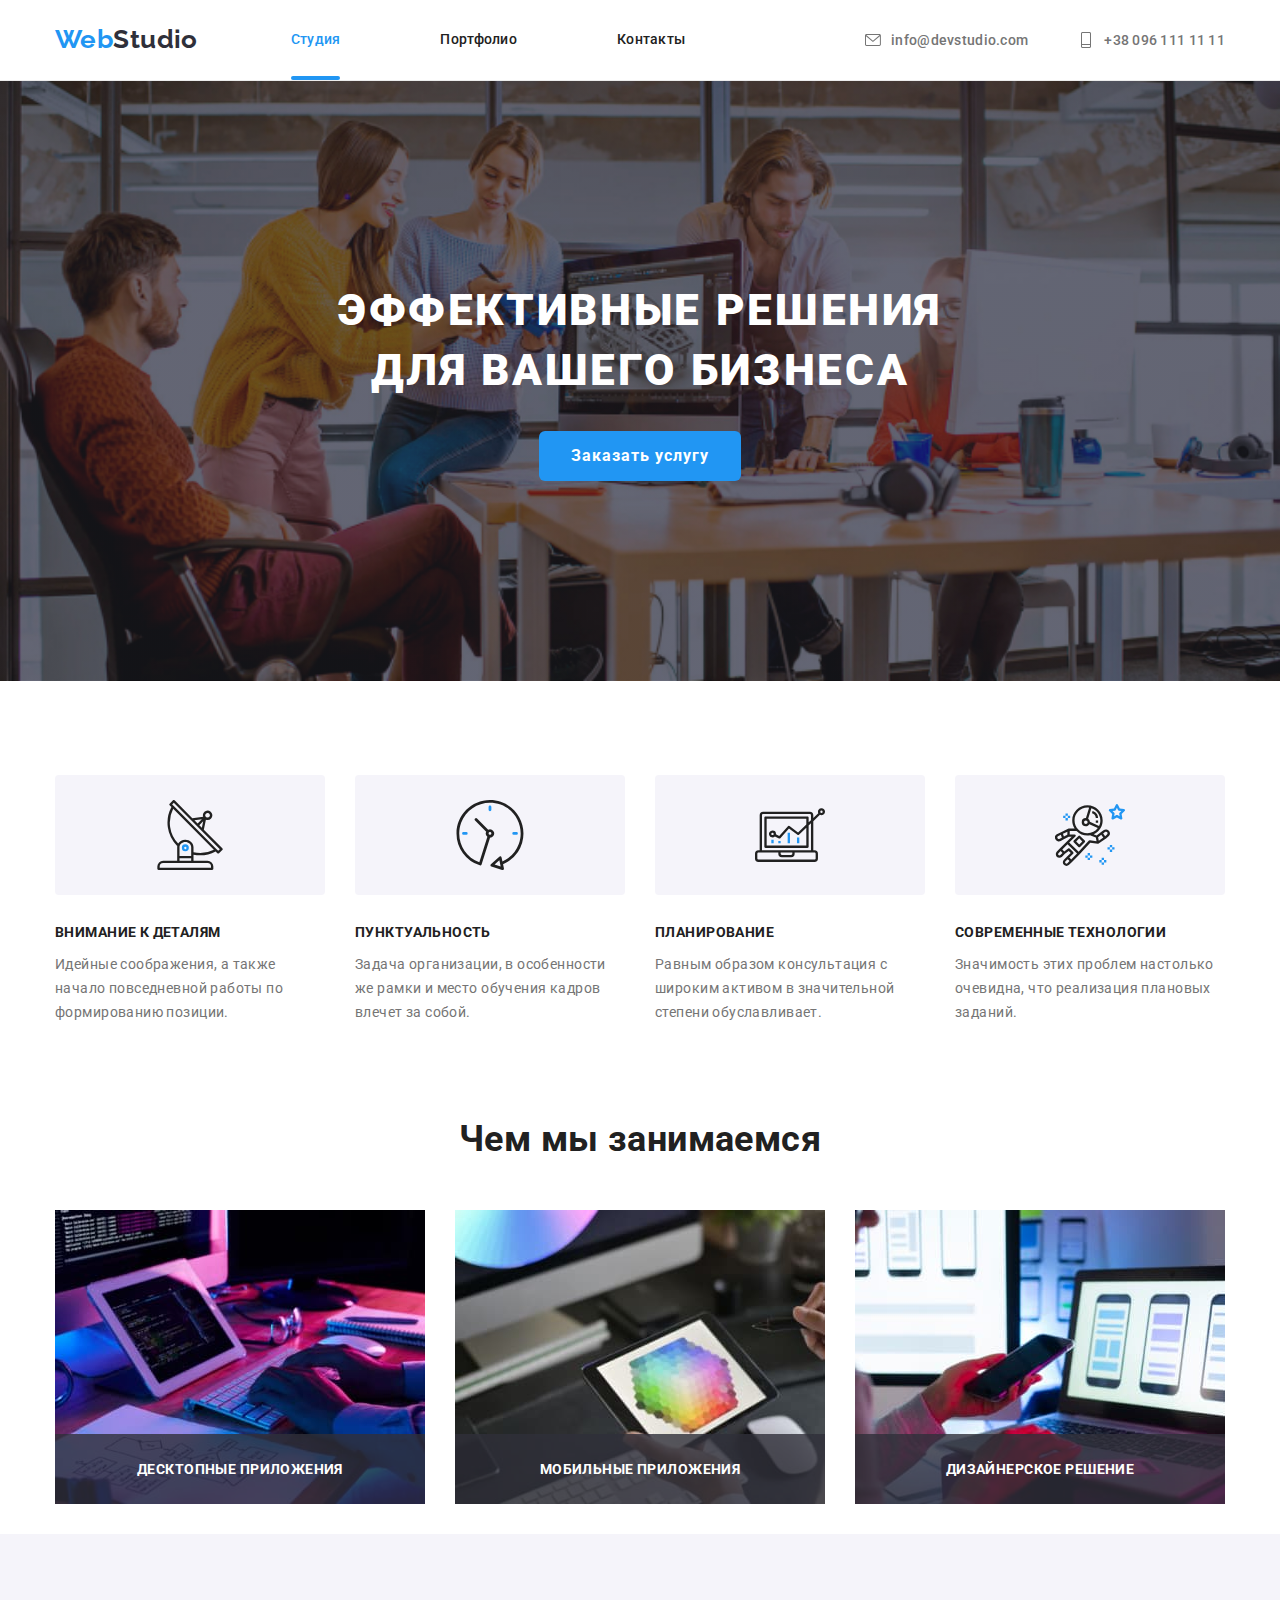
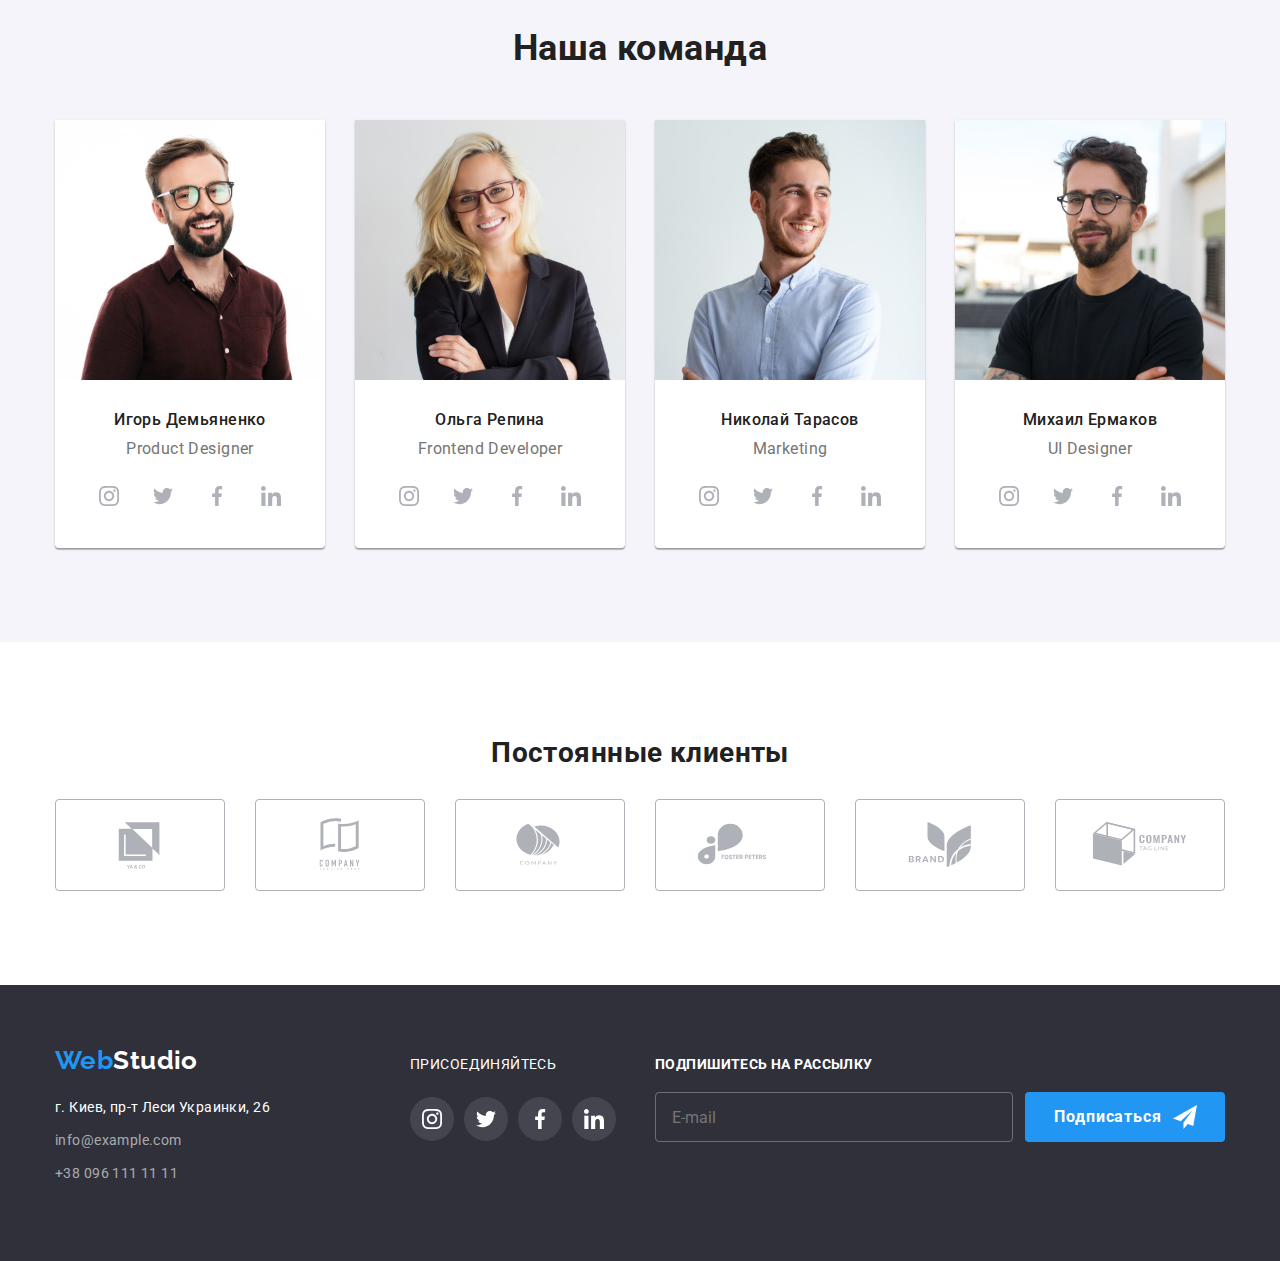
==== commit da2e88e0: "step4" ====
--- a/index.html
+++ b/index.html
@@ -36,13 +36,12 @@
             </svg>+38 096 111 11 11</a>
            </li>
        </ul>
-       <button class="menu-open-btn" type="button">
+    <button class="menu-open-btn" data-menu-open type="button">
         <svg class="icon-menu" width="24px" height="16px">
             <use href="./images/heading/menu.svg#icon-menu"></use>
         </svg>
        </button>
-     
-   
+        
         <div class="mob-menu is-hidden" data-menu>
             <div class="mob-container">
         <div class="mob-menu__top">
@@ -111,7 +110,7 @@
 </div>
 
 </section>
-<!--<section class="about">
+<section class="about">
     <div class="container">
         <h2 class="about__title">Чем мы занимаемся</h2>
 <ul class="about__list">
@@ -129,7 +128,7 @@
        </div></li>
 </ul>
 </div>
-</section>-->
+</section>
 <section class="team">
         <h2 class="team__title">Наша команда</h2>
         <div class="container">
@@ -366,7 +365,7 @@
   </div>
 </div>
 </footer>
-<!--<div class="backdrop is-hidden" data-modal>
+<div class="backdrop is-hidden" data-modal>
     <div class="modal">
             <button type="button" class="modal__close--btn" data-modal-close>
             <svg width="11" height="11">
@@ -423,8 +422,9 @@
           <button type="submit" class="button modal-submit">Отправить</button> 
     </form>
     </div>
-</div>-->
+</div>
 <script src="./js/modal.js"></script>
+<script src="./js/menu.js"></script>
 </body>
 </html>
 
--- a/css/main.min.css
+++ b/css/main.min.css
@@ -1 +1 @@
-html{box-sizing:border-box}*,*::before,*::after{box-sizing:inherit}:root{--primary-text-color:#757575;--title-text-color:#212121;--accent-color:#2196F3;--secondary-color: #FFFFFF;--background-color:#2F303A;--background-light-color:#F5F4FA;--link-color: rgba(255, 255, 255, 0.6);--cubic: cubic-bezier(0.4, 0, 0.2, 1);--timing-function: 250ms}.page{font-family:"Roboto",sans-serif;background:var(--secondary-color);letter-spacing:.03em;font-size:14px}ul{list-style:none;padding:0;margin:0}a{text-decoration:none}h1,h2,h3,h4,h5,h6,p{margin:0;padding:0}img{display:block;width:100%;height:auto}.backdrop{width:100%;height:100%;background-color:rgba(49,50,61,.443);position:fixed;top:0;transition:opacity 600ms,visibility 600ms}.modal{width:528px;min-height:581px;border-radius:4px;padding:40px;background-color:#fff;position:absolute;top:50%;left:50%;transform:translate(-50%, -50%) scale(1) rotate(0);transition:transform 300ms}.backdrop.is-hidden .modal{transform:translate(0),scale(0),rotate(180deg)}.modal__close--btn{padding:0;cursor:pointer;display:flex;width:30px;height:30px;border:1px solid rgba(0,0,0,.1);border-radius:50%;position:absolute;top:8px;right:8px;align-items:center;justify-content:center;fill:#000;background-color:rgba(0,0,0,0);transition:fill var(--timing-function) var(--cubic)}.modal__close--btn:hover{fill:var(--accent-color)}.modal__close--btn:focus{fill:var(--accent-color)}.is-hidden{visibility:none;opacity:0;pointer-events:none}.form__field:nth-child(-n+3){margin-bottom:10px;transition:fill var(--timing-function) var(--cubic)}.form__field:focus-within,.form__field:hover{fill:var(--accent-color)}.form__field label{font-weight:400;font-size:12px;line-height:1.16;letter-spacing:.01em;color:var(--primary-text-color)}.form__field label:not(:last-child){display:block;margin-bottom:4px}.modal__title{margin-bottom:12px;color:var(--title-text-color);font-weight:700;font-size:20px;line-height:1.15;text-align:center}.modal__input{width:100%;height:40px;margin:0;padding:12px 12px 12px 42px;border:1px solid rgba(33,33,33,.2);border-radius:4px;transition:border-color var(--timing-function) var(--cubic),box-shadow var(--timing-function) var(--cubic)}.modal__input:focus-within{border-color:var(--accent-color);outline:none}.modal__input:hover{border-color:var(--accent-color);outline:none}.input__wrap{position:relative}.modal__icon{position:absolute;left:12px;top:50%;transform:translateY(-50%)}.form__field.comment{margin-bottom:20px}textarea{display:block;outline:none;resize:none;width:100%;height:120px;padding:12px 16px;border:1px solid rgba(33,33,33,.2);border-radius:4px;transition:border-color var(--timing-function) var(--cubic),box-shadow var(--timing-function) var(--cubic)}textarea:placeholder-shown{font-weight:400;font-size:14px;line-height:16px;letter-spacing:.01em;color:rgba(117,117,117,.5)}textarea:focus-within{border-color:var(--accent-color);outline:none}textarea:hover{border-color:var(--accent-color);outline:none}.form__field.check{margin-bottom:30px}.visually-hidden{position:absolute;white-space:nowrap;width:1px;height:1px;overflow:hidden;border:0;padding:0;clip:rect(0 0 0 0);clip-path:inset(50%);margin:-1px}.check__text{display:flex;align-items:center;justify-content:center}.check__text span{position:relative;background-color:rgba(0,0,0,0);transition:background-color var(--cubic) var(--timing-function),border var(--cubic) var(--timing-function);display:flex;align-items:center;justify-content:center;margin-right:7px;width:16px;height:15px;border:2px solid var(--title-text-color);border-radius:2px}.modal__check:hover+.check__text span{border-color:var(--accent-color)}.modal__check:focus+.check__text span{border-color:var(--accent-color)}.modal__check:checked+.check__text span{background-color:var(--accent-color);border:none}.check__link{font-weight:400;font-size:14px;line-height:1.71;margin-left:4px;color:var(--accent-color);text-decoration:underline}.check__icon{fill:rgba(0,0,0,0)}.button.modal-submit{padding:10px 55px;display:block;margin-left:auto;margin-right:auto;height:50px;min-width:200px;border:none;border-radius:4px;color:var(--secondary-color);background-color:var(--accent-color);font-family:inherit;font-weight:700;font-size:16px;line-height:1.88;letter-spacing:.06em;text-align:center;box-shadow:rgba(0,0,0,0);cursor:pointer}.button.modal-submit:hover{box-shadow:0px 4px 4px rgba(0,0,0,.15)}.button.modal-submit:focus{box-shadow:0px 4px 4px rgba(0,0,0,.15)}.container{width:100%;padding-left:15px;padding-right:15px;margin-left:auto;margin-right:auto}@media screen and (min-width: 480px){.container{width:480px}}@media screen and (min-width: 768px){.container{width:720px}}@media screen and (min-width: 1200px){.container{width:1200px}}.nav__logo{padding-top:24px;padding-bottom:25px;margin-right:93px;font-family:"Raleway";font-weight:700;font-size:26px;line-height:1.19;color:var(--background-color)}.nav__logo--color{color:var(--accent-color)}.address__logo{font-family:"Raleway";font-weight:700;font-size:26px;line-height:31px;color:var(--secondary-color)}.address__logo--color{color:var(--accent-color)}.heading__btn{margin-top:30px;text-align:center;display:inline-block;border-style:none;border-radius:6px;cursor:pointer;padding:10px 32px;min-width:200px;height:50px;color:var(--secondary-color);background-color:var(--accent-color);font-weight:700;font-size:16px;line-height:1.88;letter-spacing:.06em;transition-property:background-color;transition-duration:250ms;transition-timing-function:cubic-bezier(0.4, 0, 0.2, 1)}.heading__btn:hover{background-color:#188ce8}.heading__btn:focus{background-color:#188ce8}.social__item:not(:last-child){margin-right:10px}.social__list{display:flex;justify-content:center;align-items:center}.social__link{display:flex;width:100%;height:100%;justify-content:center;align-items:center;border-radius:50%;background-color:var(--secondary-color)}.social__link:hover{background-color:var(--accent-color)}.social__link:focus{background-color:var(--accent-color)}.social__link:last-child{margin-right:0}.social__icon{fill:#afb1b8}.social__link:hover .social__icon{fill:var(--secondary-color)}.social__link:focus .social__icon{fill:var(--secondary-color)}.social__item{width:44px;height:44px}.button.footer-submit{padding:10px 62px 10px 28px;height:50px;min-width:200px;border:none;border-radius:4px;color:var(--secondary-color);background-color:var(--accent-color);font-family:inherit;font-weight:700;font-size:16px;line-height:1.88;letter-spacing:.06em;text-align:center;box-shadow:rgba(0,0,0,0);cursor:pointer}.button.footer-submit:hover{box-shadow:0px 4px 4px rgba(0,0,0,.15)}.button.footer-submit:focus{box-shadow:0px 4px 4px rgba(0,0,0,.15)}.btn-wrapper{display:block;position:relative}.btn-wrapper .icon{position:absolute;top:13px;right:28px}.antena::before{margin-bottom:30px;display:flex;content:"";background-image:url(../images/icons.svg/Vector\(1\).svg);background-repeat:no-repeat;background-position:center;height:120px;background-color:var(--background-light-color);border-radius:4px}.clock::before{margin-bottom:30px;display:flex;content:"";background-image:url(../images/icons.svg/clock.svg);background-repeat:no-repeat;background-position:center;height:120px;background-color:var(--background-light-color);border-radius:4px}.diagram::before{margin-bottom:30px;display:flex;content:"";background-image:url(../images/icons.svg/diagram.svg);background-repeat:no-repeat;background-position:center;height:120px;background-color:var(--background-light-color);border-radius:4px}.astronaut::before{margin-bottom:30px;display:flex;content:"";background-image:url(../images/icons.svg/astronaut.svg);background-repeat:no-repeat;background-position:center;height:120px;background-color:var(--background-light-color);border-radius:4px}@media screen and (min-width: 480px){.work{padding-top:60px;padding-bottom:60px}}@media screen and (min-width: 768px){.work{padding-top:60px;padding-bottom:60px}}@media screen and (min-width: 1200px){.work{padding-top:94px;padding-bottom:94px}}.work__list{display:flex;flex-wrap:wrap;gap:30px}.work__title{text-align:center;font-size:14px;font-weight:700;line-height:1.14;text-transform:uppercase;color:var(--title-text-color)}@media screen and (min-width: 768px){.work__title{text-align:left}}.work__text{margin-top:12px;line-height:1.71;color:var(--primary-text-color)}.work__item{width:100%}@media screen and (min-width: 768px){.work__item{width:calc((100% - 30px)/2)}}@media screen and (min-width: 1200px){.work__item{width:calc((100% - 90px)/4)}}.about{padding-top:0;padding-bottom:60px}.about__list{margin-bottom:-30px}.about__title{margin:0;font-size:36px;font-weight:700;line-height:1.16;text-align:center;color:var(--title-text-color)}.about__container{display:flex;justify-content:center;align-items:center;position:absolute;bottom:0;left:0;width:100%;height:70px;background-color:rgba(47,48,58,.8);font-weight:700;text-transform:uppercase;color:#fff}.about__item{margin-bottom:30px}.about__item{position:relative}.team{background:var(--background-light-color)}@media screen and (min-width: 480px){.team{padding-top:60px;padding-bottom:60px}}@media screen and (min-width: 768px){.team{padding-top:60px;padding-bottom:60px}}@media screen and (min-width: 1200px){.team{padding-top:94px;padding-bottom:94px}}.team__list{display:flex;flex-wrap:wrap;gap:30px}.team__title{margin-bottom:50px;font-size:28px;font-weight:700;line-height:1.18;text-align:center;color:var(--title-text-color)}@media screen and (min-width: 1200px){.team__title{font-weight:700;font-size:36px;line-height:1.16}}.team__subtitle{margin-bottom:10px;font-size:16px;font-weight:500;line-height:1.19;text-align:center;color:var(--title-text-color)}.team__text{margin-bottom:16px;font-size:16px;line-height:1.19;text-align:center;color:var(--primary-text-color)}.team__container{padding-top:30px;padding-bottom:30px}.team__card{background-color:var(--secondary-color);border-radius:0px 0px 4px 4px;box-shadow:0px 1px 3px rgba(0,0,0,.12),0px 1px 1px rgba(0,0,0,.14),0px 2px 1px rgba(0,0,0,.2);width:100%}@media screen and (min-width: 768px){.team__card{width:calc((100% - 30px)/2)}}@media screen and (min-width: 1200px){.team__card{width:calc((100% - 90px)/4)}}@media screen and (min-width: 480px){.clients{padding-top:60px;padding-bottom:60px}}@media screen and (min-width: 768px){.clients{padding-top:60px;padding-bottom:60px}}@media screen and (min-width: 1200px){.clients{padding-top:94px;padding-bottom:94px}}.clients__logo{fill:currentColor}.clients__title{margin-bottom:30px;font-size:28px;font-weight:700;line-height:1.18;text-align:center;color:var(--title-text-color)}.clients__list{display:flex;flex-wrap:wrap;gap:30px}.clients__item{width:calc((100% - 30px)/2)}@media screen and (min-width: 1200px){.clients__item{box-sizing:border-box}}@media screen and (min-width: 768px){.clients__item{width:calc((100% - 60px)/3)}}@media screen and (min-width: 1200px){.clients__item{width:calc((100% - 150px)/6)}}.clients__link{display:inline-flex;width:210px;height:92px;justify-content:center;align-items:center;border:1px solid #afb1b8;border-radius:4px;color:#afb1b8;transition-property:color,border,box-shadow;transition-duration:250ms;transition-timing-function:cubic-bezier(0.4, 0, 0.2, 1)}@media screen and (min-width: 1200px){.clients__link{width:170px}}.clients__link:hover{color:var(--accent-color);border:1px solid var(--accent-color)}.clients__linkS:focus{color:var(--accent-color);border:1px solid var(--accent-color)}.address{background:var(--background-color);padding-top:60px;padding-bottom:60px}@media screen and (min-width: 768px){.address__wrapper-tab{display:flex;align-items:baseline;justify-content:space-around}}.address__flex{max-width:376px;min-height:112px;margin-right:70px}.contact__item--text{font-style:normal;font-weight:400;font-size:14px;line-height:24px;color:var(--secondary-color)}.contact__mail--text{font-style:normal;font-weight:400;font-size:14px;line-height:24px;color:var(--link-color)}.contact__tel--text{font-style:normal;font-weight:400;font-size:14px;line-height:24px;color:var(--link-color)}.contact__item,.contact__mail{margin-bottom:9px}.contact__item{margin-top:20px}.address>.container{display:flex;align-items:baseline}.slogan__text{font-weight:700;font-size:14px;line-height:1.14;letter-spacing:.03em;text-transform:uppercase;color:var(--secondary-color);margin-bottom:20px}.slogan__list{display:flex;justify-content:center;align-items:center}.slogan__item{width:44px;height:44px;margin-right:10px}.slogan__item:last-child{margin-right:0}.slogan__link{display:flex;width:100%;height:100%;justify-content:center;align-items:center;border-radius:50%;background-color:rgba(255,255,255,.1)}.slogan__link:hover{background-color:var(--accent-color)}.slogan__icon{fill:var(--secondary-color)}.subscribe{width:570px;margin-left:auto}.subscribe__form{display:flex}.subscribe__text{margin-bottom:20px;color:var(--secondary-color);font-weight:700;font-size:14px;line-height:16px;text-transform:uppercase}.subscribe__input{width:358px;height:50px;padding:15px 16px;margin-right:12px;border:1px solid rgba(255,255,255,.3);border-radius:4px;background-color:rgba(0,0,0,0);font-family:inherit;color:var(--secondary-color);font-size:16px;line-height:1.25}.subscribe__input:placeholder-shown{color:rgba(255,255,255,.6);font-size:16px;line-height:1.25}.container__header{display:flex;align-items:center}@media screen and (max-width: 768px){.container__header{padding-top:10px;padding-bottom:10px}}.nav{display:flex;align-items:center}.nav__list{display:none;padding:0;margin:0}.nav__link.current{color:var(--accent-color)}.nav__link{display:block;margin-right:50px;padding-top:32px;padding-bottom:32px;font-weight:500;line-height:1.14;letter-spacing:.02em;color:var(--title-text-color)}.nav__link:hover{color:var(--accent-color)}.nav__link:focus{color:var(--accent-color)}.auth__list{display:none;margin-left:auto;align-items:center}.auth__mail,.auth__tel:not(:last-child){margin-right:50px}.auth__mail,.auth__tel{display:flex;align-items:center;justify-content:space-around;font-weight:500;letter-spacing:.02em;color:var(--primary-text-color)}.auth__mail:hover,.auth__mail:focus{color:var(--accent-color)}.auth__tel:hover,.auth__tel:focus{color:var(--accent-color)}.icon-letter{width:16px;height:12px;align-items:center;margin-right:10px;border:0;fill:currentColor}.icon-letter:hover{color:var(--accent-color)}.icon-letter:focus{color:var(--accent-color)}.icon-phone{width:16px;align-items:center;margin-right:10px;border:0;fill:currentColor}.icon-phone:hover{color:var(--accent-color)}.icon-phone:focus{color:var(--accent-color)}.menu-open-btn{display:block;margin-left:auto;background:none;border:none;cursor:pointer;fill:currentColor;transition:fill var(--timing-function) var(--cubic)}.menu-open-btn:hover,.menu-open-btn:focus{color:var(--accent-color)}.mob-menu{position:fixed;top:0;left:0;background-color:var(--secondary-color);width:100vw;height:100vw;z-index:10;transition:opacity var(--timing-function) var(--cubic),visibility var(--timing-function) var(--cubic)}@media screen and (min-width: 768px){.mob-menu{display:none}}.mob-menu.is-hidden{opacity:0;pointer-events:none;visibility:hidden}.mob-container{padding:48px 15px 40px 48px;display:flex;flex-direction:column;justify-content:space-between;height:100%;overflow-y:auto}.menu-close-btn{position:absolute;top:10px;right:15px;width:40px;height:40px;display:block;padding:0;margin-left:auto;background:none;border:none;cursor:pointer;fill:currentColor;transition:fill var(--timing-function) var(--cubic)}.menu-close-btn:hover,.menu-close-btn:focus{color:var(--accent-color)}.mob-menu__item:not(:last-child){margin-bottom:35px}.mob-menu__link{font-weight:500;font-size:40px;line-height:1.17;text-align:center;letter-spacing:.02em;color:#212121;margin-left:40px}.mob-menu__link.current{color:var(--accent-color)}.mob-connect__item{margin-left:40px}.mob-connect__item:not(:last-child){margin-bottom:32px}.mob-connect__mail{font-weight:500;font-size:24px;line-height:1.16;letter-spacing:.02em;color:#757575}.mob-connect__tel{font-weight:500;font-size:34px;line-height:1.17;letter-spacing:.02em;color:var(--accent-color)}.mob-soc-list{display:flex;margin-top:64px;margin-left:40px;flex-wrap:wrap;gap:10px;color:var(--accent-color);font-weight:500;font-size:18px;line-height:1.22}.mob-soc-item:not(:last-child){padding-right:10px;border-right:1px solid rgba(33,33,33,.2)}.nav__link{position:relative}.nav__link.current::after{content:"";position:absolute;left:0;bottom:0;display:block;width:100%;height:4px;background-color:var(--accent-color);border-radius:2px;transition-property:opacity;transition-timing-function:cubic-bezier(0.4, 0, 0.2, 1)}.heading{max-width:1600px;margin-left:auto;margin-right:auto;background:var(--background-color);background-repeat:no-repeat;background-position:center;background-size:cover;background-image:linear-gradient(rgba(47, 48, 58, 0.4), rgba(47, 48, 58, 0.4)),url(../images/icons.svg/heading.jpg)}@media(min-device-pixel-ratio: 2),(min-resolution: 192dpi),(min-resolution: 2dppx){.heading{background-image:linear-gradient(rgba(47, 48, 58, 0.4), rgba(47, 48, 58, 0.4)),url(../images/heading/desktop-2x.jpg)}}@media screen and (min-width: 480px){.heading{background-image:linear-gradient(rgba(47, 48, 58, 0.4), rgba(47, 48, 58, 0.4)),url(../images/heading/mobile.jpg)}}@media(min-device-pixel-ratio: 2),(min-resolution: 192dpi),(min-resolution: 2dppx){.heading{background-image:linear-gradient(rgba(47, 48, 58, 0.4), rgba(47, 48, 58, 0.4)),url(../images/heading/mobile-2x.jpg)}}@media screen and (min-width: 768px){.heading{background-image:linear-gradient(rgba(47, 48, 58, 0.4), rgba(47, 48, 58, 0.4)),url(../images/heading/tablet.jpg)}}@media(min-device-pixel-ratio: 2),(min-resolution: 192dpi),(min-resolution: 2dppx){.heading{background-image:linear-gradient(rgba(47, 48, 58, 0.4), rgba(47, 48, 58, 0.4)),url(../images/heading/tablet-2x.jpg)}}.heading{display:flex;align-items:center;text-align:center;padding-top:118px;padding-bottom:118px}@media screen and (min-width: 1200px){.heading{padding-top:200px;padding-bottom:200px}}.heading__title{width:360px;font-size:24px;font-weight:900;line-height:1.62;text-align:center;margin:0 auto;letter-spacing:.06em;text-transform:uppercase;color:var(--secondary-color)}@media screen and (min-width: 1200px){.heading__title{width:696px;font-weight:900;font-size:44px;line-height:1.36}}.page-header{border-bottom:1px solid #ececec}.menu__item:not(:last-child){margin-right:8px}.menu__btn{display:inline-block;border-radius:6px;border-style:none;padding:6px 22px;text-align:center;max-width:145px;cursor:pointer;background:var(--background-light-color);font-weight:500;font-size:16px;line-height:1.6;color:var(--title-text-color)}.menu__btn:hover{background:var(--accent-color);color:var(--secondary-color)}.menu__btn:focus{background:var(--accent-color);color:var(--secondary-color)}@media screen and (min-width: 480px){.menu{padding-top:60px;padding-bottom:60px}}@media screen and (min-width: 768px){.menu{padding-top:60px;padding-bottom:60px}}@media screen and (min-width: 1200px){.menu{padding-top:94px;padding-bottom:94px}}.grid{display:flex;flex-wrap:wrap;gap:30px}.grid__tittle{font-size:18px;font-weight:700;line-height:2;font-family:"Roboto";letter-spacing:.06em;text-align:center;color:var(--title-text-color)}.grid__top--text{margin-top:4px;font-size:16px;line-height:1.88;text-align:center;color:var(--primary-text-color)}.grid__item{cursor:pointer;border:1px solid #eee;transition-property:box-shadow;transition-duration:250ms;transition-timing-function:cubic-bezier(0.4, 0, 0.2, 1);width:100%}@media screen and (min-width: 768px){.grid__item{width:calc((100% - 30px)/2)}}@media screen and (min-width: 1200px){.grid__item{width:calc((100% - 60px)/3)}}.grid__link{display:block}.grid__link:hover{box-shadow:0px 1px 1px rgba(0,0,0,.12),0px 4px 4px rgba(0,0,0,.06),1px 4px 6px rgba(0,0,0,.16)}.grid__thumb{position:relative;overflow:hidden}.grid__overlay{position:absolute;bottom:0;left:0;width:100%;height:100%;background-color:rgba(33,150,243,.9);opacity:0;transform:translateY(100%);transition-property:transform,opacity;transition-duration:250ms;transition-timing-function:cubic-bezier(0.4, 0, 0.2, 1)}.grid__link:hover .grid__overlay,.grid__link:focus .grid__overlay{opacity:1;transform:translateY(0)}.grid__text{position:absolute;top:50%;left:50%;transform:translate(-50%, -50%);padding:63px 24px;width:100%;height:100%;font-size:18px;line-height:1.56;letter-spacing:.03em;color:var(--secondary-color)}.grid__info{padding:20px 24px}/*# sourceMappingURL=main.min.css.map */+html{box-sizing:border-box}*,*::before,*::after{box-sizing:inherit}:root{--primary-text-color:#757575;--title-text-color:#212121;--accent-color:#2196F3;--secondary-color: #FFFFFF;--background-color:#2F303A;--background-light-color:#F5F4FA;--link-color: rgba(255, 255, 255, 0.6);--cubic: cubic-bezier(0.4, 0, 0.2, 1);--timing-function: 250ms}.page{font-family:"Roboto",sans-serif;background:var(--secondary-color);letter-spacing:.03em;font-size:14px}ul{list-style:none;padding:0;margin:0}a{text-decoration:none}h1,h2,h3,h4,h5,h6,p{margin:0;padding:0}img{display:block;width:100%;height:auto}.backdrop{width:100%;height:100%;background-color:rgba(49,50,61,.443);position:fixed;top:0;transition:opacity 600ms,visibility 600ms}.modal{width:528px;min-height:581px;border-radius:4px;padding:40px;background-color:#fff;position:absolute;top:50%;left:50%;transform:translate(-50%, -50%) scale(1) rotate(0);transition:transform 300ms}.backdrop.is-hidden .modal{transform:translate(0),scale(0),rotate(180deg)}.modal__close--btn{padding:0;cursor:pointer;display:flex;width:30px;height:30px;border:1px solid rgba(0,0,0,.1);border-radius:50%;position:absolute;top:8px;right:8px;align-items:center;justify-content:center;fill:#000;background-color:rgba(0,0,0,0);transition:fill var(--timing-function) var(--cubic)}.modal__close--btn:hover{fill:var(--accent-color)}.modal__close--btn:focus{fill:var(--accent-color)}.is-hidden{visibility:none;opacity:0;pointer-events:none}.form__field:nth-child(-n+3){margin-bottom:10px;transition:fill var(--timing-function) var(--cubic)}.form__field:focus-within,.form__field:hover{fill:var(--accent-color)}.form__field label{font-weight:400;font-size:12px;line-height:1.16;letter-spacing:.01em;color:var(--primary-text-color)}.form__field label:not(:last-child){display:block;margin-bottom:4px}.modal__title{margin-bottom:12px;color:var(--title-text-color);font-weight:700;font-size:20px;line-height:1.15;text-align:center}.modal__input{width:100%;height:40px;margin:0;padding:12px 12px 12px 42px;border:1px solid rgba(33,33,33,.2);border-radius:4px;transition:border-color var(--timing-function) var(--cubic),box-shadow var(--timing-function) var(--cubic)}.modal__input:focus-within{border-color:var(--accent-color);outline:none}.modal__input:hover{border-color:var(--accent-color);outline:none}.input__wrap{position:relative}.modal__icon{position:absolute;left:12px;top:50%;transform:translateY(-50%)}.form__field.comment{margin-bottom:20px}textarea{display:block;outline:none;resize:none;width:100%;height:120px;padding:12px 16px;border:1px solid rgba(33,33,33,.2);border-radius:4px;transition:border-color var(--timing-function) var(--cubic),box-shadow var(--timing-function) var(--cubic)}textarea:placeholder-shown{font-weight:400;font-size:14px;line-height:16px;letter-spacing:.01em;color:rgba(117,117,117,.5)}textarea:focus-within{border-color:var(--accent-color);outline:none}textarea:hover{border-color:var(--accent-color);outline:none}.form__field.check{margin-bottom:30px}.visually-hidden{position:absolute;white-space:nowrap;width:1px;height:1px;overflow:hidden;border:0;padding:0;clip:rect(0 0 0 0);clip-path:inset(50%);margin:-1px}.check__text{display:flex;align-items:center;justify-content:center}.check__text span{position:relative;background-color:rgba(0,0,0,0);transition:background-color var(--cubic) var(--timing-function),border var(--cubic) var(--timing-function);display:flex;align-items:center;justify-content:center;margin-right:7px;width:16px;height:15px;border:2px solid var(--title-text-color);border-radius:2px}.modal__check:hover+.check__text span{border-color:var(--accent-color)}.modal__check:focus+.check__text span{border-color:var(--accent-color)}.modal__check:checked+.check__text span{background-color:var(--accent-color);border:none}.check__link{font-weight:400;font-size:14px;line-height:1.71;margin-left:4px;color:var(--accent-color);text-decoration:underline}.check__icon{fill:rgba(0,0,0,0)}.button.modal-submit{padding:10px 55px;display:block;margin-left:auto;margin-right:auto;height:50px;min-width:200px;border:none;border-radius:4px;color:var(--secondary-color);background-color:var(--accent-color);font-family:inherit;font-weight:700;font-size:16px;line-height:1.88;letter-spacing:.06em;text-align:center;box-shadow:rgba(0,0,0,0);cursor:pointer}.button.modal-submit:hover{box-shadow:0px 4px 4px rgba(0,0,0,.15)}.button.modal-submit:focus{box-shadow:0px 4px 4px rgba(0,0,0,.15)}.container{width:100%;padding-left:15px;padding-right:15px;margin-left:auto;margin-right:auto}@media screen and (min-width: 480px){.container{width:480px}}@media screen and (min-width: 768px){.container{width:768px}}@media screen and (min-width: 1200px){.container{width:1200px}}.nav__logo{padding-top:24px;padding-bottom:25px;font-family:"Raleway";font-weight:700;font-size:26px;line-height:1.19;color:var(--background-color)}@media screen and (min-width: 768px){.nav__logo{margin-right:88px}}@media screen and (min-width: 1200px){.nav__logo{margin-right:93px}}.nav__logo--color{color:var(--accent-color)}.address__logo{font-family:"Raleway";font-weight:700;font-size:26px;line-height:31px;color:var(--secondary-color)}@media screen and (max-width: 1199px){.address__logo{text-align:center;font-size:24px;font-weight:700;line-height:1.16}}.address__logo--color{color:var(--accent-color)}.heading__btn{margin-top:30px;text-align:center;display:inline-block;border-style:none;border-radius:6px;cursor:pointer;padding:10px 32px;min-width:200px;height:50px;color:var(--secondary-color);background-color:var(--accent-color);font-weight:700;font-size:16px;line-height:1.88;letter-spacing:.06em;transition-property:background-color;transition-duration:250ms;transition-timing-function:cubic-bezier(0.4, 0, 0.2, 1)}.heading__btn:hover{background-color:#188ce8}.heading__btn:focus{background-color:#188ce8}.social__item:not(:last-child){margin-right:10px}.social__list{display:flex;justify-content:center;align-items:center}.social__link{display:flex;width:100%;height:100%;justify-content:center;align-items:center;border-radius:50%;background-color:var(--secondary-color)}.social__link:hover{background-color:var(--accent-color)}.social__link:focus{background-color:var(--accent-color)}.social__link:last-child{margin-right:0}.social__icon{fill:#afb1b8}.social__link:hover .social__icon{fill:var(--secondary-color)}.social__link:focus .social__icon{fill:var(--secondary-color)}.social__item{width:44px;height:44px}.button.footer-submit{padding:10px 62px 10px 28px;height:50px;min-width:200px;border:none;border-radius:4px;color:var(--secondary-color);background-color:var(--accent-color);font-family:inherit;font-weight:700;font-size:16px;line-height:1.88;letter-spacing:.06em;text-align:center;box-shadow:rgba(0,0,0,0);cursor:pointer}.button.footer-submit:hover{box-shadow:0px 4px 4px rgba(0,0,0,.15)}.button.footer-submit:focus{box-shadow:0px 4px 4px rgba(0,0,0,.15)}.btn-wrapper{position:relative;max-width:200px}.btn-wrapper .icon{position:absolute;top:13px;right:28px}.antena::before{margin-bottom:30px;display:flex;content:"";background-image:url(../images/icons.svg/Vector\(1\).svg);background-repeat:no-repeat;background-position:center;height:120px;background-color:var(--background-light-color);border-radius:4px}.clock::before{margin-bottom:30px;display:flex;content:"";background-image:url(../images/icons.svg/clock.svg);background-repeat:no-repeat;background-position:center;height:120px;background-color:var(--background-light-color);border-radius:4px}.diagram::before{margin-bottom:30px;display:flex;content:"";background-image:url(../images/icons.svg/diagram.svg);background-repeat:no-repeat;background-position:center;height:120px;background-color:var(--background-light-color);border-radius:4px}.astronaut::before{margin-bottom:30px;display:flex;content:"";background-image:url(../images/icons.svg/astronaut.svg);background-repeat:no-repeat;background-position:center;height:120px;background-color:var(--background-light-color);border-radius:4px}@media screen and (min-width: 480px){.work{padding-top:60px;padding-bottom:60px}}@media screen and (min-width: 768px){.work{padding-top:60px;padding-bottom:60px}}@media screen and (min-width: 1200px){.work{padding-top:94px;padding-bottom:94px}}.work__list{display:flex;flex-wrap:wrap;gap:30px}.work__title{text-align:center;font-size:14px;font-weight:700;line-height:1.14;text-transform:uppercase;color:var(--title-text-color)}@media screen and (min-width: 768px){.work__title{text-align:left}}.work__text{margin-top:12px;line-height:1.71;color:var(--primary-text-color)}.work__item{width:100%}@media screen and (min-width: 768px){.work__item{width:calc((100% - 30px)/2)}}@media screen and (min-width: 1200px){.work__item{width:calc((100% - 90px)/4)}}.about{padding-top:0;padding-bottom:94px;padding-bottom:60px}@media screen and (min-width: 1200px){.about{display:flex}}@media screen and (max-width: 1199px){.about{display:none}}@media screen and (max-width: 320px){.about{display:none}}.about__list{margin-top:50px;display:flex;max-width:100%;height:auto;margin-bottom:-30px}.about__title{margin:0;font-size:36px;font-weight:700;line-height:1.16;text-align:center;color:var(--title-text-color)}.about__container{display:flex;justify-content:center;align-items:center;position:absolute;bottom:0;left:0;width:100%;height:70px;background-color:rgba(47,48,58,.8);font-weight:700;text-transform:uppercase;color:#fff}.about__item:not(:last-child){margin-right:30px}.about__item{position:relative}.team{background:var(--background-light-color)}@media screen and (min-width: 480px){.team{padding-top:60px;padding-bottom:60px}}@media screen and (min-width: 768px){.team{padding-top:60px;padding-bottom:60px}}@media screen and (min-width: 1200px){.team{padding-top:94px;padding-bottom:94px}}.team__list{display:flex;flex-wrap:wrap;gap:30px}.team__title{margin-bottom:50px;font-size:28px;font-weight:700;line-height:1.18;text-align:center;color:var(--title-text-color)}@media screen and (min-width: 1200px){.team__title{font-weight:700;font-size:36px;line-height:1.16}}.team__subtitle{margin-bottom:10px;font-size:16px;font-weight:500;line-height:1.19;text-align:center;color:var(--title-text-color)}.team__text{margin-bottom:16px;font-size:16px;line-height:1.19;text-align:center;color:var(--primary-text-color)}.team__container{padding-top:30px;padding-bottom:30px}.team__card{background-color:var(--secondary-color);border-radius:0px 0px 4px 4px;box-shadow:0px 1px 3px rgba(0,0,0,.12),0px 1px 1px rgba(0,0,0,.14),0px 2px 1px rgba(0,0,0,.2);width:100%}@media screen and (min-width: 768px){.team__card{width:calc((100% - 30px)/2)}}@media screen and (min-width: 1200px){.team__card{width:calc((100% - 90px)/4)}}@media screen and (min-width: 480px){.clients{padding-top:60px;padding-bottom:60px}}@media screen and (min-width: 768px){.clients{padding-top:60px;padding-bottom:60px}}@media screen and (min-width: 1200px){.clients{padding-top:94px;padding-bottom:94px}}.clients__logo{fill:currentColor}.clients__title{margin-bottom:30px;font-size:28px;font-weight:700;line-height:1.18;text-align:center;color:var(--title-text-color)}.clients__list{display:flex;flex-wrap:wrap;gap:30px}.clients__item{width:calc((100% - 30px)/2)}@media screen and (min-width: 1200px){.clients__item{box-sizing:border-box}}@media screen and (min-width: 768px){.clients__item{width:calc((100% - 60px)/3)}}@media screen and (min-width: 1200px){.clients__item{width:calc((100% - 150px)/6)}}.clients__link{display:inline-flex;width:210px;height:92px;justify-content:center;align-items:center;border:1px solid #afb1b8;border-radius:4px;color:#afb1b8;transition-property:color,border,box-shadow;transition-duration:250ms;transition-timing-function:cubic-bezier(0.4, 0, 0.2, 1)}@media screen and (min-width: 1200px){.clients__link{width:170px}}.clients__link:hover{color:var(--accent-color);border:1px solid var(--accent-color)}.clients__linkS:focus{color:var(--accent-color);border:1px solid var(--accent-color)}.address{background:var(--background-color);padding-top:60px;padding-bottom:60px}.address__flex{max-width:376px;min-height:112px;margin-right:70px}@media screen and (max-width: 1199px){.address__flex{margin-bottom:60px}}@media screen and (min-width: 768px){.address__wrapper-tab{display:flex;align-items:baseline;justify-content:space-around}}.contact__item--text{font-style:normal;font-weight:400;font-size:14px;line-height:24px;color:var(--secondary-color);font-style:normal;font-size:14px;font-weight:400;line-height:1.71;transition:color var(--timing-function) var(--cubic)}.contact__mail--text,.contact__tel--text{font-style:normal;font-weight:400;font-size:14px;line-height:24px;color:var(--link-color);font-style:normal;font-size:14px;font-weight:400;line-height:1.71;transition:color var(--timing-function) var(--cubic)}.contact__item,.contact__mail{margin-bottom:9px}@media screen and (max-width: 1199px){.contact__item,.contact__mail{margin-bottom:8px}}.contact__item{margin-top:20px}@media screen and (max-width: 1199px){.contact__item{text-align:center}}@media screen and (max-width: 1199px){.contact__list{text-align:center}}@media screen and (min-width: 1200px){.address>.container{display:flex;align-items:baseline}}.slogan{margin-bottom:60px}@media screen and (min-width: 1200px){.slogan{margin-left:70px}}.slogan__text{font-size:14px;font-weight:400;line-height:1.71;text-transform:uppercase;color:var(--secondary-color);margin-bottom:20px}@media screen and (max-width: 1199px){.slogan__text{text-align:center;margin-bottom:20px;font-size:14px;font-weight:700;line-height:1.14}}.slogan__list{display:flex;justify-content:center;align-items:center}.slogan__item{width:44px;height:44px;margin-right:10px}.slogan__item:last-child{margin-right:0}.slogan__link{display:flex;width:100%;height:100%;justify-content:center;align-items:center;border-radius:50%;background-color:rgba(255,255,255,.1)}.slogan__link:hover{background-color:var(--accent-color)}.slogan__icon{fill:var(--secondary-color)}@media screen and (min-width: 1200px){.subscribe{width:570px;margin-left:auto}}.subscribe__form{display:flex}@media screen and (max-width: 1199px){.subscribe__form{flex-direction:column;align-items:center}}.subscribe__text{margin-bottom:20px;color:var(--secondary-color);font-weight:700;font-size:14px;line-height:16px;text-transform:uppercase}@media screen and (max-width: 1199px){.subscribe__text{text-align:center}}.subscribe__input{width:100%;width:358px;height:50px;padding:15px 16px;margin-right:12px;margin-bottom:20px;border:1px solid rgba(255,255,255,.3);border-radius:4px;background-color:rgba(0,0,0,0);font-family:inherit;color:var(--secondary-color);font-size:16px;line-height:1.25}@media screen and (min-width: 768px){.subscribe__input{width:450px}}.subscribe__input:placeholder-shown{color:rgba(255,255,255,.6)}.container__header{display:flex;align-items:center}@media screen and (max-width: 768px){.container__header{padding-top:10px;padding-bottom:10px}}.nav{display:flex;align-items:center}.nav__list{display:none;padding:0;margin:0}@media screen and (min-width: 768px){.nav__list{display:flex}.nav__list .nav__item:not(:last-child){margin-right:50px}}@media screen and (min-width: 1200px){.nav__list{display:flex}}.nav__link.current{position:relative;color:var(--accent-color)}.nav__link.current::after{display:none}@media screen and (min-width: 768px){.nav__link.current::after{display:block;content:"";position:absolute;width:100%;height:4px;background-color:var(--accent-text-color);border-radius:2px;left:0;bottom:0;bottom:0}}.nav__link{display:block;margin-right:50px;padding-top:32px;padding-bottom:32px;font-weight:500;line-height:1.14;letter-spacing:.02em;color:var(--title-text-color);transition:color var(--timing-function) var(--cubic)}.nav__link:hover{color:var(--accent-color)}.nav__link:focus{color:var(--accent-color)}.auth__list{display:none;margin-left:auto;align-items:center}@media screen and (min-width: 768px){.auth__list{display:flex}}@media screen and (min-width: 768px)and (max-width: 1199px){.auth__list .auth__list li:not(:last-child){margin-bottom:10px}}@media screen and (min-width: 1200px){.auth__list{display:flex}.auth__list .auth__list li+.auth__list li{margin-left:30px;margin-bottom:0}}.auth__mail,.auth__tel:not(:last-child){margin-right:50px}.auth__mail,.auth__tel{transition:color var(--timing-function) var(--cubic);display:flex;align-items:center;justify-content:space-around;font-weight:500;letter-spacing:.02em;color:var(--primary-text-color)}@media screen and (min-width: 1200px){.auth__mail,.auth__tel{padding-top:32px;padding-bottom:32px}}.auth__mail:hover,.auth__mail:focus{color:var(--accent-color)}.auth__tel:hover,.auth__tel:focus{color:var(--accent-color)}.icon-letter{width:16px;height:12px;align-items:center;margin-right:10px;border:0;fill:currentColor}.icon-letter:hover{color:var(--accent-color)}.icon-letter:focus{color:var(--accent-color)}@media screen and (min-width: 1200px){.icon-letter{margin-right:10px}}.icon-phone{width:16px;align-items:center;margin-right:10px;border:0;fill:currentColor}.icon-phone:hover{color:var(--accent-color)}.icon-phone:focus{color:var(--accent-color)}@media screen and (min-width: 1200px){.icon-phone{margin-right:10px}}.menu-open-btn{display:block;margin-left:auto;background:none;border:none;cursor:pointer;fill:currentColor;transition:fill var(--timing-function) var(--cubic)}@media screen and (min-width: 768px){.menu-open-btn{display:none}}.menu-open-btn:hover,.menu-open-btn:focus{color:var(--accent-color)}.mob-menu{position:fixed;top:0;left:0;background-color:var(--secondary-color);width:100vw;height:100vw;z-index:10;opacity:1;transition:opacity var(--timing-function) var(--cubic),visibility var(--timing-function) var(--cubic)}@media screen and (min-width: 768px){.mob-menu{display:none}}.mob-menu.is-hidden{opacity:0;pointer-events:none;visibility:hidden}.mob-container{padding:48px 15px 40px 48px;display:flex;flex-direction:column;justify-content:space-between;height:100%;overflow-y:auto}.menu-close-btn{position:absolute;top:10px;right:15px;width:40px;height:40px;margin-left:auto;background:none;border:none;cursor:pointer;fill:currentColor;transition:fill var(--timing-function) var(--cubic)}.menu-close-btn:hover,.menu-close-btn:focus{color:var(--accent-color)}.mob-menu__list{margin-bottom:302px}.mob-menu__item:not(:last-child){margin-bottom:35px}.mob-menu__link{font-weight:500;font-size:40px;line-height:1.17;text-align:center;letter-spacing:.02em;color:#212121;margin-left:40px}.mob-menu__link.current{color:var(--accent-color)}.mob-connect__item{margin-left:40px}.mob-connect__item:not(:last-child){margin-bottom:32px}.mob-connect__mail{font-weight:500;font-size:24px;line-height:1.16;letter-spacing:.02em;color:#757575}.mob-connect__tel{margin-bottom:32px;font-weight:500;font-size:34px;line-height:1.17;letter-spacing:.02em;color:var(--accent-color)}.mob-soc-list{display:flex;margin-top:64px;margin-left:40px;flex-wrap:wrap;gap:10px;color:var(--accent-color);font-weight:500;font-size:18px;line-height:1.22}.mob-soc-item:not(:last-child){padding-right:10px;border-right:1px solid rgba(33,33,33,.2)}.nav__link{position:relative}.nav__link.current::after{content:"";position:absolute;left:0;bottom:0;display:block;width:100%;height:4px;background-color:var(--accent-color);border-radius:2px;transition-property:opacity;transition-timing-function:cubic-bezier(0.4, 0, 0.2, 1)}.heading{max-width:1600px;margin-left:auto;margin-right:auto;background:var(--background-color);background-repeat:no-repeat;background-position:center;background-size:cover;background-image:linear-gradient(rgba(47, 48, 58, 0.4), rgba(47, 48, 58, 0.4)),url(../images/icons.svg/heading.jpg)}@media(min-device-pixel-ratio: 2),(min-resolution: 192dpi),(min-resolution: 2dppx){.heading{background-image:linear-gradient(rgba(47, 48, 58, 0.4), rgba(47, 48, 58, 0.4)),url(../images/heading/desktop-2x.jpg)}}@media screen and (min-width: 480px){.heading{background-image:linear-gradient(rgba(47, 48, 58, 0.4), rgba(47, 48, 58, 0.4)),url(../images/heading/mobile.jpg)}}@media(min-device-pixel-ratio: 2),(min-resolution: 192dpi),(min-resolution: 2dppx){.heading{background-image:linear-gradient(rgba(47, 48, 58, 0.4), rgba(47, 48, 58, 0.4)),url(../images/heading/mobile-2x.jpg)}}@media screen and (min-width: 768px){.heading{background-image:linear-gradient(rgba(47, 48, 58, 0.4), rgba(47, 48, 58, 0.4)),url(../images/heading/tablet.jpg)}}@media(min-device-pixel-ratio: 2),(min-resolution: 192dpi),(min-resolution: 2dppx){.heading{background-image:linear-gradient(rgba(47, 48, 58, 0.4), rgba(47, 48, 58, 0.4)),url(../images/heading/tablet-2x.jpg)}}.heading{display:flex;align-items:center;text-align:center;padding-top:118px;padding-bottom:118px}@media screen and (min-width: 1200px){.heading{padding-top:200px;padding-bottom:200px}}.heading__title{width:360px;font-size:24px;font-weight:900;line-height:1.62;text-align:center;margin:0 auto;letter-spacing:.06em;text-transform:uppercase;color:var(--secondary-color)}@media screen and (min-width: 1200px){.heading__title{width:696px;font-weight:900;font-size:44px;line-height:1.36}}.page-header{border-bottom:1px solid #ececec}.portfolio-nav__list{display:flex;flex-wrap:wrap;align-items:center;gap:15px 8px;margin-bottom:40px}@media screen and (min-width: 1200px){.portfolio-nav__list{margin-bottom:50px}}@media screen and (min-width: 768px){.portfolio-nav__list{justify-content:center;margin-bottom:30px}}.portfolio-nav__btn{display:flex;flex-wrap:wrap;border-radius:6px;border-style:none;padding:6px 22px;text-align:center;max-width:145px;cursor:pointer;background:var(--background-light-color);font-weight:500;font-size:16px;line-height:1.6;color:var(--title-text-color)}.portfolio-nav__btn:hover{background:var(--accent-color);color:var(--secondary-color)}.portfolio-nav__btn:focus{background:var(--accent-color);color:var(--secondary-color)}@media screen and (min-width: 480px){.menu{padding-top:60px;padding-bottom:60px}}@media screen and (min-width: 768px){.menu{padding-top:60px;padding-bottom:60px}}@media screen and (min-width: 1200px){.menu{padding-top:94px;padding-bottom:94px}}.grid{display:flex;flex-wrap:wrap;gap:30px}.grid__tittle{font-size:18px;font-weight:700;line-height:2;font-family:"Roboto";letter-spacing:.06em;text-align:center;color:var(--title-text-color)}.grid__top--text{margin-top:4px;font-size:16px;line-height:1.88;text-align:center;color:var(--primary-text-color)}.grid__item{cursor:pointer;border:1px solid #eee;transition-property:box-shadow;transition-duration:250ms;transition-timing-function:cubic-bezier(0.4, 0, 0.2, 1);width:100%}@media screen and (min-width: 768px){.grid__item{width:calc((100% - 30px)/2)}}@media screen and (min-width: 1200px){.grid__item{width:calc((100% - 60px)/3)}}.grid__link{display:block}.grid__link:hover{box-shadow:0px 1px 1px rgba(0,0,0,.12),0px 4px 4px rgba(0,0,0,.06),1px 4px 6px rgba(0,0,0,.16)}.grid__thumb{position:relative;overflow:hidden}.grid__overlay{position:absolute;bottom:0;left:0;width:100%;height:100%;background-color:rgba(33,150,243,.9);opacity:0;transform:translateY(100%);transition-property:transform,opacity;transition-duration:250ms;transition-timing-function:cubic-bezier(0.4, 0, 0.2, 1)}.grid__link:hover .grid__overlay,.grid__link:focus .grid__overlay{opacity:1;transform:translateY(0)}.grid__text{position:absolute;top:50%;left:50%;transform:translate(-50%, -50%);padding:63px 24px;width:100%;height:100%;font-size:18px;line-height:1.56;letter-spacing:.03em;color:var(--secondary-color)}.grid__info{padding:20px 24px}/*# sourceMappingURL=main.min.css.map */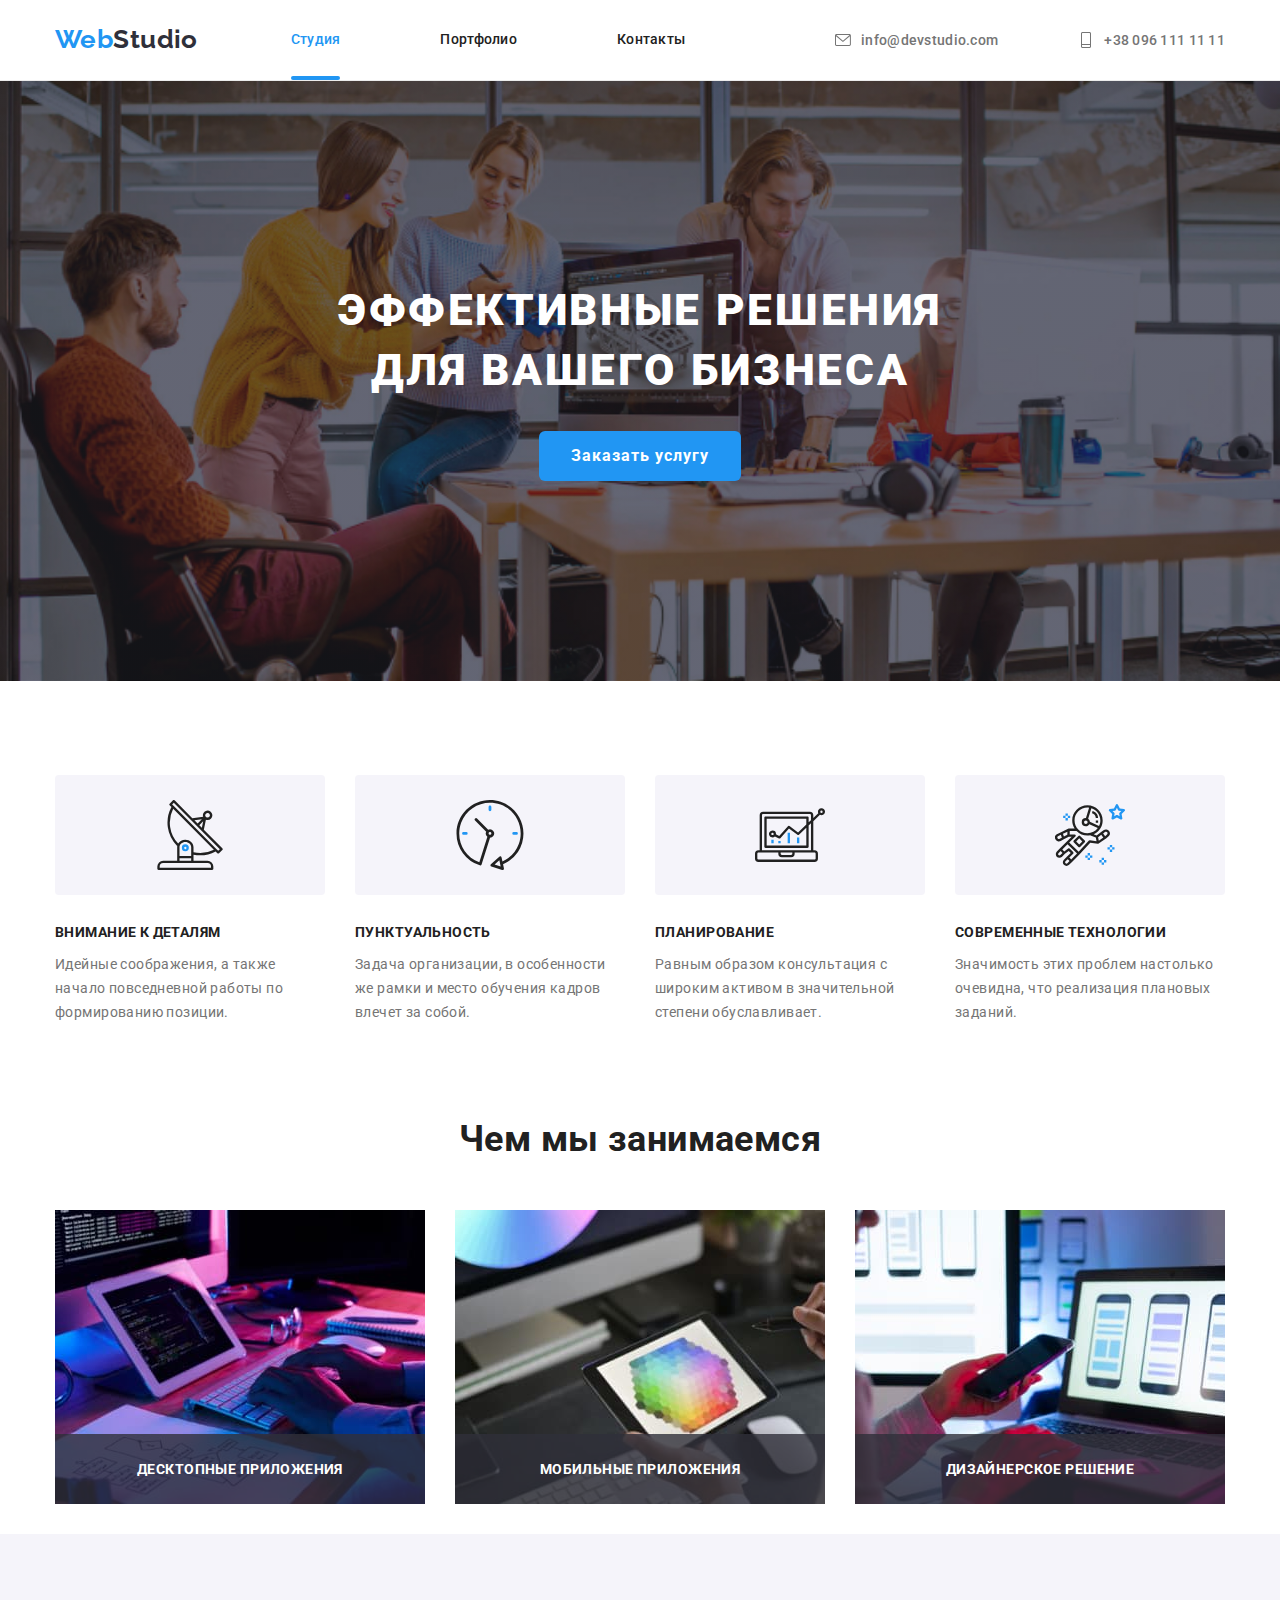
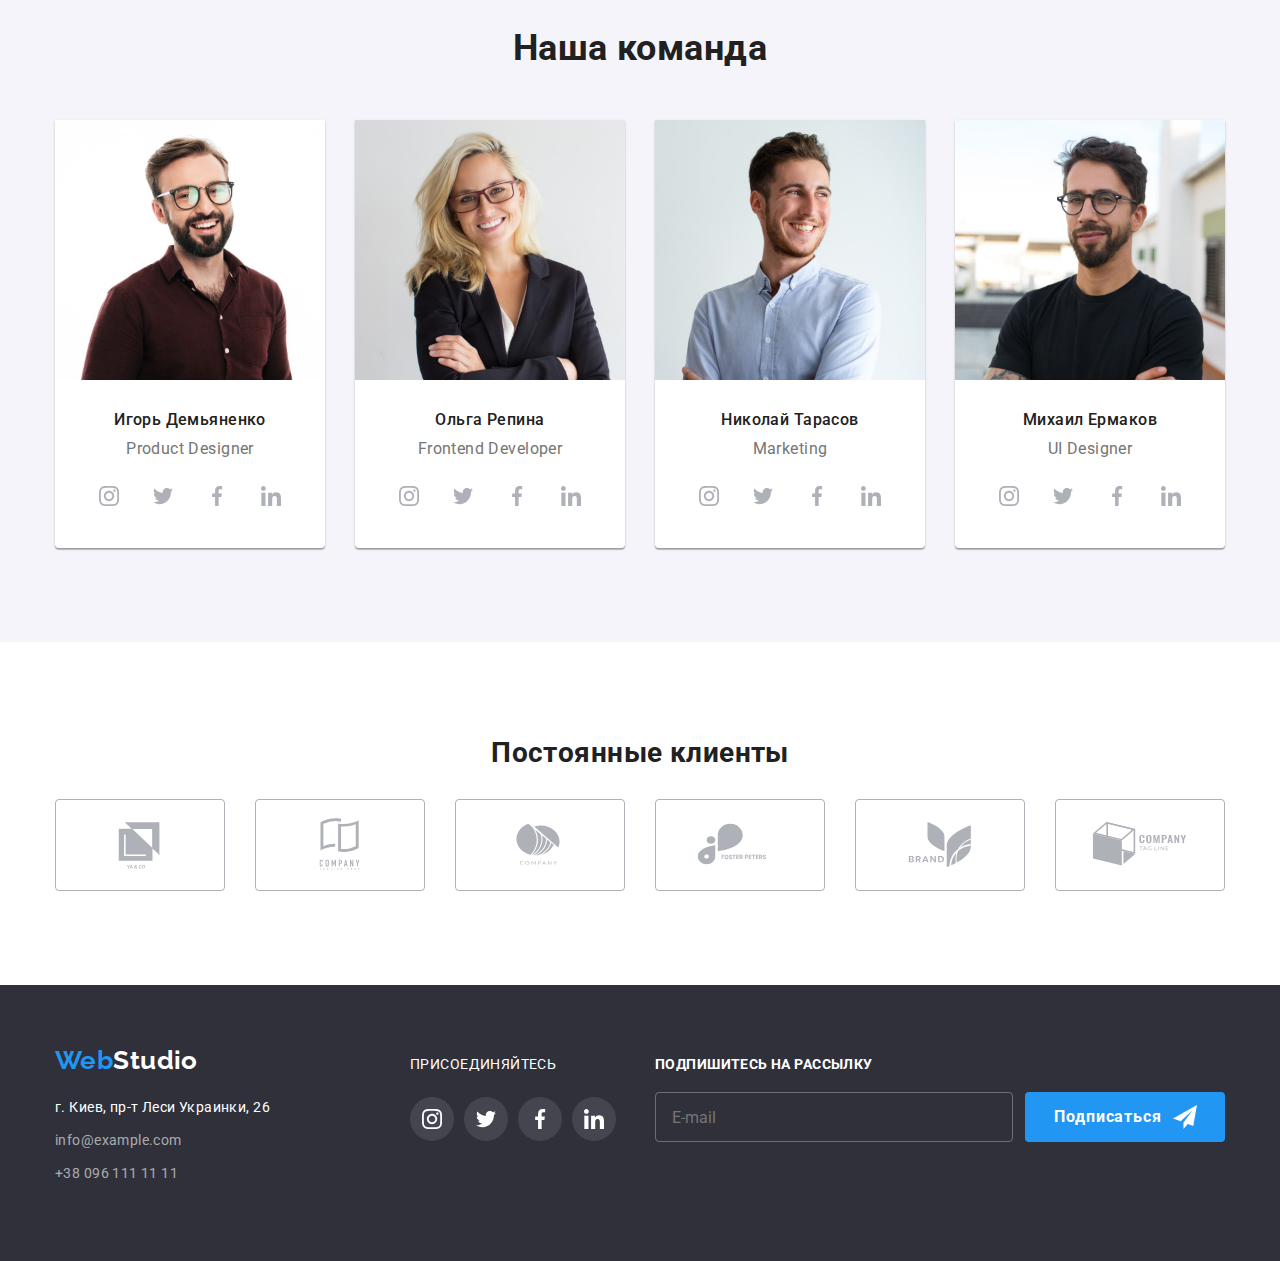
==== commit cae6c58a: "step5" ====
--- a/index.html
+++ b/index.html
@@ -25,12 +25,12 @@
     </nav>
      
        <ul class="auth__list">
-           <li><a class="auth__mail" href="mailto:info@devstudio.com" target="_blank">
+           <li class="auth__list-item"><a class="auth__mail" href="mailto:info@devstudio.com" target="_blank">
             <svg class="icon-letter" width="16px" height="12px">
                 <use href="./images/icons.svg/symbol-defs.svg#envelope" ></use>
             </svg>info@devstudio.com</a>
             </li>
-           <li><a class="auth__tel" href="tel:+380961111111" target="_blank">
+           <li class="auth__list-item"><a class="auth__tel" href="tel:+380961111111" target="_blank">
             <svg class="icon-phone" width="12px" height="16px">
                 <use href="./images/icons.svg/symbol-defs.svg#icon-smartphone"></use>
             </svg>+38 096 111 11 11</a>
--- a/css/main.min.css
+++ b/css/main.min.css
@@ -1 +1 @@
-html{box-sizing:border-box}*,*::before,*::after{box-sizing:inherit}:root{--primary-text-color:#757575;--title-text-color:#212121;--accent-color:#2196F3;--secondary-color: #FFFFFF;--background-color:#2F303A;--background-light-color:#F5F4FA;--link-color: rgba(255, 255, 255, 0.6);--cubic: cubic-bezier(0.4, 0, 0.2, 1);--timing-function: 250ms}.page{font-family:"Roboto",sans-serif;background:var(--secondary-color);letter-spacing:.03em;font-size:14px}ul{list-style:none;padding:0;margin:0}a{text-decoration:none}h1,h2,h3,h4,h5,h6,p{margin:0;padding:0}img{display:block;width:100%;height:auto}.backdrop{width:100%;height:100%;background-color:rgba(49,50,61,.443);position:fixed;top:0;transition:opacity 600ms,visibility 600ms}.modal{width:528px;min-height:581px;border-radius:4px;padding:40px;background-color:#fff;position:absolute;top:50%;left:50%;transform:translate(-50%, -50%) scale(1) rotate(0);transition:transform 300ms}.backdrop.is-hidden .modal{transform:translate(0),scale(0),rotate(180deg)}.modal__close--btn{padding:0;cursor:pointer;display:flex;width:30px;height:30px;border:1px solid rgba(0,0,0,.1);border-radius:50%;position:absolute;top:8px;right:8px;align-items:center;justify-content:center;fill:#000;background-color:rgba(0,0,0,0);transition:fill var(--timing-function) var(--cubic)}.modal__close--btn:hover{fill:var(--accent-color)}.modal__close--btn:focus{fill:var(--accent-color)}.is-hidden{visibility:none;opacity:0;pointer-events:none}.form__field:nth-child(-n+3){margin-bottom:10px;transition:fill var(--timing-function) var(--cubic)}.form__field:focus-within,.form__field:hover{fill:var(--accent-color)}.form__field label{font-weight:400;font-size:12px;line-height:1.16;letter-spacing:.01em;color:var(--primary-text-color)}.form__field label:not(:last-child){display:block;margin-bottom:4px}.modal__title{margin-bottom:12px;color:var(--title-text-color);font-weight:700;font-size:20px;line-height:1.15;text-align:center}.modal__input{width:100%;height:40px;margin:0;padding:12px 12px 12px 42px;border:1px solid rgba(33,33,33,.2);border-radius:4px;transition:border-color var(--timing-function) var(--cubic),box-shadow var(--timing-function) var(--cubic)}.modal__input:focus-within{border-color:var(--accent-color);outline:none}.modal__input:hover{border-color:var(--accent-color);outline:none}.input__wrap{position:relative}.modal__icon{position:absolute;left:12px;top:50%;transform:translateY(-50%)}.form__field.comment{margin-bottom:20px}textarea{display:block;outline:none;resize:none;width:100%;height:120px;padding:12px 16px;border:1px solid rgba(33,33,33,.2);border-radius:4px;transition:border-color var(--timing-function) var(--cubic),box-shadow var(--timing-function) var(--cubic)}textarea:placeholder-shown{font-weight:400;font-size:14px;line-height:16px;letter-spacing:.01em;color:rgba(117,117,117,.5)}textarea:focus-within{border-color:var(--accent-color);outline:none}textarea:hover{border-color:var(--accent-color);outline:none}.form__field.check{margin-bottom:30px}.visually-hidden{position:absolute;white-space:nowrap;width:1px;height:1px;overflow:hidden;border:0;padding:0;clip:rect(0 0 0 0);clip-path:inset(50%);margin:-1px}.check__text{display:flex;align-items:center;justify-content:center}.check__text span{position:relative;background-color:rgba(0,0,0,0);transition:background-color var(--cubic) var(--timing-function),border var(--cubic) var(--timing-function);display:flex;align-items:center;justify-content:center;margin-right:7px;width:16px;height:15px;border:2px solid var(--title-text-color);border-radius:2px}.modal__check:hover+.check__text span{border-color:var(--accent-color)}.modal__check:focus+.check__text span{border-color:var(--accent-color)}.modal__check:checked+.check__text span{background-color:var(--accent-color);border:none}.check__link{font-weight:400;font-size:14px;line-height:1.71;margin-left:4px;color:var(--accent-color);text-decoration:underline}.check__icon{fill:rgba(0,0,0,0)}.button.modal-submit{padding:10px 55px;display:block;margin-left:auto;margin-right:auto;height:50px;min-width:200px;border:none;border-radius:4px;color:var(--secondary-color);background-color:var(--accent-color);font-family:inherit;font-weight:700;font-size:16px;line-height:1.88;letter-spacing:.06em;text-align:center;box-shadow:rgba(0,0,0,0);cursor:pointer}.button.modal-submit:hover{box-shadow:0px 4px 4px rgba(0,0,0,.15)}.button.modal-submit:focus{box-shadow:0px 4px 4px rgba(0,0,0,.15)}.container{width:100%;padding-left:15px;padding-right:15px;margin-left:auto;margin-right:auto}@media screen and (min-width: 480px){.container{width:480px}}@media screen and (min-width: 768px){.container{width:768px}}@media screen and (min-width: 1200px){.container{width:1200px}}.nav__logo{padding-top:24px;padding-bottom:25px;font-family:"Raleway";font-weight:700;font-size:26px;line-height:1.19;color:var(--background-color)}@media screen and (min-width: 768px){.nav__logo{margin-right:88px}}@media screen and (min-width: 1200px){.nav__logo{margin-right:93px}}.nav__logo--color{color:var(--accent-color)}.address__logo{font-family:"Raleway";font-weight:700;font-size:26px;line-height:31px;color:var(--secondary-color)}@media screen and (max-width: 1199px){.address__logo{text-align:center;font-size:24px;font-weight:700;line-height:1.16}}.address__logo--color{color:var(--accent-color)}.heading__btn{margin-top:30px;text-align:center;display:inline-block;border-style:none;border-radius:6px;cursor:pointer;padding:10px 32px;min-width:200px;height:50px;color:var(--secondary-color);background-color:var(--accent-color);font-weight:700;font-size:16px;line-height:1.88;letter-spacing:.06em;transition-property:background-color;transition-duration:250ms;transition-timing-function:cubic-bezier(0.4, 0, 0.2, 1)}.heading__btn:hover{background-color:#188ce8}.heading__btn:focus{background-color:#188ce8}.social__item:not(:last-child){margin-right:10px}.social__list{display:flex;justify-content:center;align-items:center}.social__link{display:flex;width:100%;height:100%;justify-content:center;align-items:center;border-radius:50%;background-color:var(--secondary-color)}.social__link:hover{background-color:var(--accent-color)}.social__link:focus{background-color:var(--accent-color)}.social__link:last-child{margin-right:0}.social__icon{fill:#afb1b8}.social__link:hover .social__icon{fill:var(--secondary-color)}.social__link:focus .social__icon{fill:var(--secondary-color)}.social__item{width:44px;height:44px}.button.footer-submit{padding:10px 62px 10px 28px;height:50px;min-width:200px;border:none;border-radius:4px;color:var(--secondary-color);background-color:var(--accent-color);font-family:inherit;font-weight:700;font-size:16px;line-height:1.88;letter-spacing:.06em;text-align:center;box-shadow:rgba(0,0,0,0);cursor:pointer}.button.footer-submit:hover{box-shadow:0px 4px 4px rgba(0,0,0,.15)}.button.footer-submit:focus{box-shadow:0px 4px 4px rgba(0,0,0,.15)}.btn-wrapper{position:relative;max-width:200px}.btn-wrapper .icon{position:absolute;top:13px;right:28px}.antena::before{margin-bottom:30px;display:flex;content:"";background-image:url(../images/icons.svg/Vector\(1\).svg);background-repeat:no-repeat;background-position:center;height:120px;background-color:var(--background-light-color);border-radius:4px}.clock::before{margin-bottom:30px;display:flex;content:"";background-image:url(../images/icons.svg/clock.svg);background-repeat:no-repeat;background-position:center;height:120px;background-color:var(--background-light-color);border-radius:4px}.diagram::before{margin-bottom:30px;display:flex;content:"";background-image:url(../images/icons.svg/diagram.svg);background-repeat:no-repeat;background-position:center;height:120px;background-color:var(--background-light-color);border-radius:4px}.astronaut::before{margin-bottom:30px;display:flex;content:"";background-image:url(../images/icons.svg/astronaut.svg);background-repeat:no-repeat;background-position:center;height:120px;background-color:var(--background-light-color);border-radius:4px}@media screen and (min-width: 480px){.work{padding-top:60px;padding-bottom:60px}}@media screen and (min-width: 768px){.work{padding-top:60px;padding-bottom:60px}}@media screen and (min-width: 1200px){.work{padding-top:94px;padding-bottom:94px}}.work__list{display:flex;flex-wrap:wrap;gap:30px}.work__title{text-align:center;font-size:14px;font-weight:700;line-height:1.14;text-transform:uppercase;color:var(--title-text-color)}@media screen and (min-width: 768px){.work__title{text-align:left}}.work__text{margin-top:12px;line-height:1.71;color:var(--primary-text-color)}.work__item{width:100%}@media screen and (min-width: 768px){.work__item{width:calc((100% - 30px)/2)}}@media screen and (min-width: 1200px){.work__item{width:calc((100% - 90px)/4)}}.about{padding-top:0;padding-bottom:94px;padding-bottom:60px}@media screen and (min-width: 1200px){.about{display:flex}}@media screen and (max-width: 1199px){.about{display:none}}@media screen and (max-width: 320px){.about{display:none}}.about__list{margin-top:50px;display:flex;max-width:100%;height:auto;margin-bottom:-30px}.about__title{margin:0;font-size:36px;font-weight:700;line-height:1.16;text-align:center;color:var(--title-text-color)}.about__container{display:flex;justify-content:center;align-items:center;position:absolute;bottom:0;left:0;width:100%;height:70px;background-color:rgba(47,48,58,.8);font-weight:700;text-transform:uppercase;color:#fff}.about__item:not(:last-child){margin-right:30px}.about__item{position:relative}.team{background:var(--background-light-color)}@media screen and (min-width: 480px){.team{padding-top:60px;padding-bottom:60px}}@media screen and (min-width: 768px){.team{padding-top:60px;padding-bottom:60px}}@media screen and (min-width: 1200px){.team{padding-top:94px;padding-bottom:94px}}.team__list{display:flex;flex-wrap:wrap;gap:30px}.team__title{margin-bottom:50px;font-size:28px;font-weight:700;line-height:1.18;text-align:center;color:var(--title-text-color)}@media screen and (min-width: 1200px){.team__title{font-weight:700;font-size:36px;line-height:1.16}}.team__subtitle{margin-bottom:10px;font-size:16px;font-weight:500;line-height:1.19;text-align:center;color:var(--title-text-color)}.team__text{margin-bottom:16px;font-size:16px;line-height:1.19;text-align:center;color:var(--primary-text-color)}.team__container{padding-top:30px;padding-bottom:30px}.team__card{background-color:var(--secondary-color);border-radius:0px 0px 4px 4px;box-shadow:0px 1px 3px rgba(0,0,0,.12),0px 1px 1px rgba(0,0,0,.14),0px 2px 1px rgba(0,0,0,.2);width:100%}@media screen and (min-width: 768px){.team__card{width:calc((100% - 30px)/2)}}@media screen and (min-width: 1200px){.team__card{width:calc((100% - 90px)/4)}}@media screen and (min-width: 480px){.clients{padding-top:60px;padding-bottom:60px}}@media screen and (min-width: 768px){.clients{padding-top:60px;padding-bottom:60px}}@media screen and (min-width: 1200px){.clients{padding-top:94px;padding-bottom:94px}}.clients__logo{fill:currentColor}.clients__title{margin-bottom:30px;font-size:28px;font-weight:700;line-height:1.18;text-align:center;color:var(--title-text-color)}.clients__list{display:flex;flex-wrap:wrap;gap:30px}.clients__item{width:calc((100% - 30px)/2)}@media screen and (min-width: 1200px){.clients__item{box-sizing:border-box}}@media screen and (min-width: 768px){.clients__item{width:calc((100% - 60px)/3)}}@media screen and (min-width: 1200px){.clients__item{width:calc((100% - 150px)/6)}}.clients__link{display:inline-flex;width:210px;height:92px;justify-content:center;align-items:center;border:1px solid #afb1b8;border-radius:4px;color:#afb1b8;transition-property:color,border,box-shadow;transition-duration:250ms;transition-timing-function:cubic-bezier(0.4, 0, 0.2, 1)}@media screen and (min-width: 1200px){.clients__link{width:170px}}.clients__link:hover{color:var(--accent-color);border:1px solid var(--accent-color)}.clients__linkS:focus{color:var(--accent-color);border:1px solid var(--accent-color)}.address{background:var(--background-color);padding-top:60px;padding-bottom:60px}.address__flex{max-width:376px;min-height:112px;margin-right:70px}@media screen and (max-width: 1199px){.address__flex{margin-bottom:60px}}@media screen and (min-width: 768px){.address__wrapper-tab{display:flex;align-items:baseline;justify-content:space-around}}.contact__item--text{font-style:normal;font-weight:400;font-size:14px;line-height:24px;color:var(--secondary-color);font-style:normal;font-size:14px;font-weight:400;line-height:1.71;transition:color var(--timing-function) var(--cubic)}.contact__mail--text,.contact__tel--text{font-style:normal;font-weight:400;font-size:14px;line-height:24px;color:var(--link-color);font-style:normal;font-size:14px;font-weight:400;line-height:1.71;transition:color var(--timing-function) var(--cubic)}.contact__item,.contact__mail{margin-bottom:9px}@media screen and (max-width: 1199px){.contact__item,.contact__mail{margin-bottom:8px}}.contact__item{margin-top:20px}@media screen and (max-width: 1199px){.contact__item{text-align:center}}@media screen and (max-width: 1199px){.contact__list{text-align:center}}@media screen and (min-width: 1200px){.address>.container{display:flex;align-items:baseline}}.slogan{margin-bottom:60px}@media screen and (min-width: 1200px){.slogan{margin-left:70px}}.slogan__text{font-size:14px;font-weight:400;line-height:1.71;text-transform:uppercase;color:var(--secondary-color);margin-bottom:20px}@media screen and (max-width: 1199px){.slogan__text{text-align:center;margin-bottom:20px;font-size:14px;font-weight:700;line-height:1.14}}.slogan__list{display:flex;justify-content:center;align-items:center}.slogan__item{width:44px;height:44px;margin-right:10px}.slogan__item:last-child{margin-right:0}.slogan__link{display:flex;width:100%;height:100%;justify-content:center;align-items:center;border-radius:50%;background-color:rgba(255,255,255,.1)}.slogan__link:hover{background-color:var(--accent-color)}.slogan__icon{fill:var(--secondary-color)}@media screen and (min-width: 1200px){.subscribe{width:570px;margin-left:auto}}.subscribe__form{display:flex}@media screen and (max-width: 1199px){.subscribe__form{flex-direction:column;align-items:center}}.subscribe__text{margin-bottom:20px;color:var(--secondary-color);font-weight:700;font-size:14px;line-height:16px;text-transform:uppercase}@media screen and (max-width: 1199px){.subscribe__text{text-align:center}}.subscribe__input{width:100%;width:358px;height:50px;padding:15px 16px;margin-right:12px;margin-bottom:20px;border:1px solid rgba(255,255,255,.3);border-radius:4px;background-color:rgba(0,0,0,0);font-family:inherit;color:var(--secondary-color);font-size:16px;line-height:1.25}@media screen and (min-width: 768px){.subscribe__input{width:450px}}.subscribe__input:placeholder-shown{color:rgba(255,255,255,.6)}.container__header{display:flex;align-items:center}@media screen and (max-width: 768px){.container__header{padding-top:10px;padding-bottom:10px}}.nav{display:flex;align-items:center}.nav__list{display:none;padding:0;margin:0}@media screen and (min-width: 768px){.nav__list{display:flex}.nav__list .nav__item:not(:last-child){margin-right:50px}}@media screen and (min-width: 1200px){.nav__list{display:flex}}.nav__link.current{position:relative;color:var(--accent-color)}.nav__link.current::after{display:none}@media screen and (min-width: 768px){.nav__link.current::after{display:block;content:"";position:absolute;width:100%;height:4px;background-color:var(--accent-text-color);border-radius:2px;left:0;bottom:0;bottom:0}}.nav__link{display:block;margin-right:50px;padding-top:32px;padding-bottom:32px;font-weight:500;line-height:1.14;letter-spacing:.02em;color:var(--title-text-color);transition:color var(--timing-function) var(--cubic)}.nav__link:hover{color:var(--accent-color)}.nav__link:focus{color:var(--accent-color)}.auth__list{display:none;margin-left:auto;align-items:center}@media screen and (min-width: 768px){.auth__list{display:flex}}@media screen and (min-width: 768px)and (max-width: 1199px){.auth__list .auth__list li:not(:last-child){margin-bottom:10px}}@media screen and (min-width: 1200px){.auth__list{display:flex}.auth__list .auth__list li+.auth__list li{margin-left:30px;margin-bottom:0}}.auth__mail,.auth__tel:not(:last-child){margin-right:50px}.auth__mail,.auth__tel{transition:color var(--timing-function) var(--cubic);display:flex;align-items:center;justify-content:space-around;font-weight:500;letter-spacing:.02em;color:var(--primary-text-color)}@media screen and (min-width: 1200px){.auth__mail,.auth__tel{padding-top:32px;padding-bottom:32px}}.auth__mail:hover,.auth__mail:focus{color:var(--accent-color)}.auth__tel:hover,.auth__tel:focus{color:var(--accent-color)}.icon-letter{width:16px;height:12px;align-items:center;margin-right:10px;border:0;fill:currentColor}.icon-letter:hover{color:var(--accent-color)}.icon-letter:focus{color:var(--accent-color)}@media screen and (min-width: 1200px){.icon-letter{margin-right:10px}}.icon-phone{width:16px;align-items:center;margin-right:10px;border:0;fill:currentColor}.icon-phone:hover{color:var(--accent-color)}.icon-phone:focus{color:var(--accent-color)}@media screen and (min-width: 1200px){.icon-phone{margin-right:10px}}.menu-open-btn{display:block;margin-left:auto;background:none;border:none;cursor:pointer;fill:currentColor;transition:fill var(--timing-function) var(--cubic)}@media screen and (min-width: 768px){.menu-open-btn{display:none}}.menu-open-btn:hover,.menu-open-btn:focus{color:var(--accent-color)}.mob-menu{position:fixed;top:0;left:0;background-color:var(--secondary-color);width:100vw;height:100vw;z-index:10;opacity:1;transition:opacity var(--timing-function) var(--cubic),visibility var(--timing-function) var(--cubic)}@media screen and (min-width: 768px){.mob-menu{display:none}}.mob-menu.is-hidden{opacity:0;pointer-events:none;visibility:hidden}.mob-container{padding:48px 15px 40px 48px;display:flex;flex-direction:column;justify-content:space-between;height:100%;overflow-y:auto}.menu-close-btn{position:absolute;top:10px;right:15px;width:40px;height:40px;margin-left:auto;background:none;border:none;cursor:pointer;fill:currentColor;transition:fill var(--timing-function) var(--cubic)}.menu-close-btn:hover,.menu-close-btn:focus{color:var(--accent-color)}.mob-menu__list{margin-bottom:302px}.mob-menu__item:not(:last-child){margin-bottom:35px}.mob-menu__link{font-weight:500;font-size:40px;line-height:1.17;text-align:center;letter-spacing:.02em;color:#212121;margin-left:40px}.mob-menu__link.current{color:var(--accent-color)}.mob-connect__item{margin-left:40px}.mob-connect__item:not(:last-child){margin-bottom:32px}.mob-connect__mail{font-weight:500;font-size:24px;line-height:1.16;letter-spacing:.02em;color:#757575}.mob-connect__tel{margin-bottom:32px;font-weight:500;font-size:34px;line-height:1.17;letter-spacing:.02em;color:var(--accent-color)}.mob-soc-list{display:flex;margin-top:64px;margin-left:40px;flex-wrap:wrap;gap:10px;color:var(--accent-color);font-weight:500;font-size:18px;line-height:1.22}.mob-soc-item:not(:last-child){padding-right:10px;border-right:1px solid rgba(33,33,33,.2)}.nav__link{position:relative}.nav__link.current::after{content:"";position:absolute;left:0;bottom:0;display:block;width:100%;height:4px;background-color:var(--accent-color);border-radius:2px;transition-property:opacity;transition-timing-function:cubic-bezier(0.4, 0, 0.2, 1)}.heading{max-width:1600px;margin-left:auto;margin-right:auto;background:var(--background-color);background-repeat:no-repeat;background-position:center;background-size:cover;background-image:linear-gradient(rgba(47, 48, 58, 0.4), rgba(47, 48, 58, 0.4)),url(../images/icons.svg/heading.jpg)}@media(min-device-pixel-ratio: 2),(min-resolution: 192dpi),(min-resolution: 2dppx){.heading{background-image:linear-gradient(rgba(47, 48, 58, 0.4), rgba(47, 48, 58, 0.4)),url(../images/heading/desktop-2x.jpg)}}@media screen and (min-width: 480px){.heading{background-image:linear-gradient(rgba(47, 48, 58, 0.4), rgba(47, 48, 58, 0.4)),url(../images/heading/mobile.jpg)}}@media(min-device-pixel-ratio: 2),(min-resolution: 192dpi),(min-resolution: 2dppx){.heading{background-image:linear-gradient(rgba(47, 48, 58, 0.4), rgba(47, 48, 58, 0.4)),url(../images/heading/mobile-2x.jpg)}}@media screen and (min-width: 768px){.heading{background-image:linear-gradient(rgba(47, 48, 58, 0.4), rgba(47, 48, 58, 0.4)),url(../images/heading/tablet.jpg)}}@media(min-device-pixel-ratio: 2),(min-resolution: 192dpi),(min-resolution: 2dppx){.heading{background-image:linear-gradient(rgba(47, 48, 58, 0.4), rgba(47, 48, 58, 0.4)),url(../images/heading/tablet-2x.jpg)}}.heading{display:flex;align-items:center;text-align:center;padding-top:118px;padding-bottom:118px}@media screen and (min-width: 1200px){.heading{padding-top:200px;padding-bottom:200px}}.heading__title{width:360px;font-size:24px;font-weight:900;line-height:1.62;text-align:center;margin:0 auto;letter-spacing:.06em;text-transform:uppercase;color:var(--secondary-color)}@media screen and (min-width: 1200px){.heading__title{width:696px;font-weight:900;font-size:44px;line-height:1.36}}.page-header{border-bottom:1px solid #ececec}.portfolio-nav__list{display:flex;flex-wrap:wrap;align-items:center;gap:15px 8px;margin-bottom:40px}@media screen and (min-width: 1200px){.portfolio-nav__list{margin-bottom:50px}}@media screen and (min-width: 768px){.portfolio-nav__list{justify-content:center;margin-bottom:30px}}.portfolio-nav__btn{display:flex;flex-wrap:wrap;border-radius:6px;border-style:none;padding:6px 22px;text-align:center;max-width:145px;cursor:pointer;background:var(--background-light-color);font-weight:500;font-size:16px;line-height:1.6;color:var(--title-text-color)}.portfolio-nav__btn:hover{background:var(--accent-color);color:var(--secondary-color)}.portfolio-nav__btn:focus{background:var(--accent-color);color:var(--secondary-color)}@media screen and (min-width: 480px){.menu{padding-top:60px;padding-bottom:60px}}@media screen and (min-width: 768px){.menu{padding-top:60px;padding-bottom:60px}}@media screen and (min-width: 1200px){.menu{padding-top:94px;padding-bottom:94px}}.grid{display:flex;flex-wrap:wrap;gap:30px}.grid__tittle{font-size:18px;font-weight:700;line-height:2;font-family:"Roboto";letter-spacing:.06em;text-align:center;color:var(--title-text-color)}.grid__top--text{margin-top:4px;font-size:16px;line-height:1.88;text-align:center;color:var(--primary-text-color)}.grid__item{cursor:pointer;border:1px solid #eee;transition-property:box-shadow;transition-duration:250ms;transition-timing-function:cubic-bezier(0.4, 0, 0.2, 1);width:100%}@media screen and (min-width: 768px){.grid__item{width:calc((100% - 30px)/2)}}@media screen and (min-width: 1200px){.grid__item{width:calc((100% - 60px)/3)}}.grid__link{display:block}.grid__link:hover{box-shadow:0px 1px 1px rgba(0,0,0,.12),0px 4px 4px rgba(0,0,0,.06),1px 4px 6px rgba(0,0,0,.16)}.grid__thumb{position:relative;overflow:hidden}.grid__overlay{position:absolute;bottom:0;left:0;width:100%;height:100%;background-color:rgba(33,150,243,.9);opacity:0;transform:translateY(100%);transition-property:transform,opacity;transition-duration:250ms;transition-timing-function:cubic-bezier(0.4, 0, 0.2, 1)}.grid__link:hover .grid__overlay,.grid__link:focus .grid__overlay{opacity:1;transform:translateY(0)}.grid__text{position:absolute;top:50%;left:50%;transform:translate(-50%, -50%);padding:63px 24px;width:100%;height:100%;font-size:18px;line-height:1.56;letter-spacing:.03em;color:var(--secondary-color)}.grid__info{padding:20px 24px}/*# sourceMappingURL=main.min.css.map */+html{box-sizing:border-box}*,*::before,*::after{box-sizing:inherit}:root{--primary-text-color:#757575;--title-text-color:#212121;--accent-color:#2196F3;--secondary-color: #FFFFFF;--background-color:#2F303A;--background-light-color:#F5F4FA;--link-color: rgba(255, 255, 255, 0.6);--cubic: cubic-bezier(0.4, 0, 0.2, 1);--timing-function: 250ms}.page{font-family:"Roboto",sans-serif;background:var(--secondary-color);letter-spacing:.03em;font-size:14px}ul{list-style:none;padding:0;margin:0}a{text-decoration:none}h1,h2,h3,h4,h5,h6,p{margin:0;padding:0}img{display:block;width:100%;height:auto}.backdrop{width:100%;height:100%;background-color:rgba(49,50,61,.443);position:fixed;top:0;transition:opacity 600ms,visibility 600ms}.modal{border-radius:4px;padding:40px;background-color:#fff;position:absolute;top:50%;left:50%;transform:translate(-50%, -50%) scale(1) rotate(0);transition:transform 300ms}@media screen and (min-width: 480px)and (max-width: 1199px){.modal{height:609px;width:450px}}@media screen and (min-width: 1200px){.modal{width:528px;min-height:581px}}.backdrop.is-hidden .modal{transform:translate(0),scale(0),rotate(180deg)}.modal__close--btn{padding:0;cursor:pointer;display:flex;width:30px;height:30px;border:1px solid rgba(0,0,0,.1);border-radius:50%;position:absolute;top:8px;right:8px;align-items:center;justify-content:center;fill:#000;background-color:rgba(0,0,0,0);transition:fill var(--timing-function) var(--cubic)}.modal__close--btn:hover{fill:var(--accent-color)}.modal__close--btn:focus{fill:var(--accent-color)}.is-hidden{visibility:none;opacity:0;pointer-events:none}.form__field:nth-child(-n+3){margin-bottom:10px;transition:fill var(--timing-function) var(--cubic)}.form__field:focus-within,.form__field:hover{fill:var(--accent-color)}.form__field label{font-family:"Roboto";font-weight:400;font-size:12px;line-height:1.16;letter-spacing:.01em;color:var(--primary-text-color)}.form__field label:not(:last-child){display:block;margin-bottom:4px}.modal__title{margin-bottom:12px;color:var(--title-text-color);font-weight:700;font-size:20px;line-height:1.15;text-align:center}.modal__input{width:100%;height:40px;margin:0;padding:12px 12px 12px 42px;border:1px solid rgba(33,33,33,.2);border-radius:4px;transition:border-color var(--timing-function) var(--cubic),box-shadow var(--timing-function) var(--cubic)}.modal__input:focus-within{border-color:var(--accent-color);outline:none}.modal__input:hover{border-color:var(--accent-color);outline:none}.input__wrap{position:relative}.modal__icon{position:absolute;left:12px;top:50%;transform:translateY(-50%)}.form__field.comment{margin-bottom:20px}textarea{display:block;outline:none;resize:none;width:100%;height:120px;padding:12px 16px;border:1px solid rgba(33,33,33,.2);border-radius:4px;transition:border-color var(--timing-function) var(--cubic),box-shadow var(--timing-function) var(--cubic)}textarea:placeholder-shown{font-weight:400;font-size:14px;line-height:16px;letter-spacing:.01em;color:rgba(117,117,117,.5)}textarea:focus-within{border-color:var(--accent-color);outline:none}textarea:hover{border-color:var(--accent-color);outline:none}.form__field.check{margin-bottom:30px}.visually-hidden{position:absolute;white-space:nowrap;width:1px;height:1px;overflow:hidden;border:0;padding:0;clip:rect(0 0 0 0);clip-path:inset(50%);margin:-1px}.check__text{display:flex;align-items:center;justify-content:center;flex-wrap:wrap}@media screen and (min-width: 1200px){.check__text{font-size:14px;line-height:1.71}}.check__text span{position:relative;background-color:rgba(0,0,0,0);transition:background-color var(--cubic) var(--timing-function),border var(--cubic) var(--timing-function);display:flex;align-items:center;justify-content:center;margin-right:7px;width:16px;height:15px;border:2px solid var(--title-text-color);border-radius:2px}.modal__check:hover+.check__text span{border-color:var(--accent-color)}.modal__check:focus+.check__text span{border-color:var(--accent-color)}.modal__check:checked+.check__text span{background-color:var(--accent-color);border:none}.check__link{font-weight:400;font-size:14px;line-height:1.71;margin-left:4px;color:var(--accent-color);text-decoration:underline}.check__icon{fill:rgba(0,0,0,0)}.button.modal-submit{padding:10px 55px;display:block;margin-left:auto;margin-right:auto;height:50px;min-width:200px;border:none;border-radius:4px;color:var(--secondary-color);background-color:var(--accent-color);font-family:inherit;font-weight:700;font-size:16px;line-height:1.88;letter-spacing:.06em;text-align:center;box-shadow:rgba(0,0,0,0);cursor:pointer}.button.modal-submit:hover{box-shadow:0px 4px 4px rgba(0,0,0,.15)}.button.modal-submit:focus{box-shadow:0px 4px 4px rgba(0,0,0,.15)}.container{width:100%;padding-left:15px;padding-right:15px;margin-left:auto;margin-right:auto}@media screen and (min-width: 480px){.container{width:480px}}@media screen and (min-width: 768px){.container{width:768px}}@media screen and (min-width: 1200px){.container{width:1200px}}.nav__logo{padding-top:24px;padding-bottom:25px;font-family:"Raleway";font-weight:700;font-size:26px;line-height:1.19;color:var(--background-color)}@media screen and (min-width: 768px){.nav__logo{margin-right:88px}}@media screen and (min-width: 1200px){.nav__logo{margin-right:93px}}.nav__logo--color{color:var(--accent-color)}.address__logo{font-family:"Raleway";font-weight:700;font-size:26px;line-height:1.19;color:var(--secondary-color)}@media screen and (max-width: 1199px){.address__logo{text-align:center;font-size:24px;font-weight:700;line-height:1.16}}.address__logo--color{color:var(--accent-color)}.heading__btn{margin-top:30px;text-align:center;display:inline-block;border-style:none;border-radius:6px;cursor:pointer;padding:10px 32px;min-width:200px;height:50px;color:var(--secondary-color);background-color:var(--accent-color);font-weight:700;font-size:16px;line-height:1.88;letter-spacing:.06em;transition-property:background-color;transition-duration:250ms;transition-timing-function:cubic-bezier(0.4, 0, 0.2, 1)}.heading__btn:hover{background-color:#188ce8}.heading__btn:focus{background-color:#188ce8}.social__item:not(:last-child){margin-right:10px}.social__list{display:flex;justify-content:center;align-items:center}.social__link{display:flex;width:100%;height:100%;justify-content:center;align-items:center;border-radius:50%;background-color:var(--secondary-color)}.social__link:hover{background-color:var(--accent-color)}.social__link:focus{background-color:var(--accent-color)}.social__link:last-child{margin-right:0}.social__icon{fill:#afb1b8}.social__link:hover .social__icon{fill:var(--secondary-color)}.social__link:focus .social__icon{fill:var(--secondary-color)}.social__item{width:44px;height:44px}.button.footer-submit{padding:10px 62px 10px 28px;height:50px;min-width:200px;border:none;border-radius:4px;color:var(--secondary-color);background-color:var(--accent-color);font-family:inherit;font-weight:700;font-size:16px;line-height:1.88;letter-spacing:.06em;text-align:center;box-shadow:rgba(0,0,0,0);cursor:pointer}.button.footer-submit:hover{box-shadow:0px 4px 4px rgba(0,0,0,.15)}.button.footer-submit:focus{box-shadow:0px 4px 4px rgba(0,0,0,.15)}.btn-wrapper{position:relative;max-width:200px}.btn-wrapper .icon{position:absolute;top:13px;right:28px}.antena::before{margin-bottom:30px;display:flex;content:"";background-image:url(../images/icons.svg/Vector\(1\).svg);background-repeat:no-repeat;background-position:center;height:120px;background-color:var(--background-light-color);border-radius:4px}.clock::before{margin-bottom:30px;display:flex;content:"";background-image:url(../images/icons.svg/clock.svg);background-repeat:no-repeat;background-position:center;height:120px;background-color:var(--background-light-color);border-radius:4px}.diagram::before{margin-bottom:30px;display:flex;content:"";background-image:url(../images/icons.svg/diagram.svg);background-repeat:no-repeat;background-position:center;height:120px;background-color:var(--background-light-color);border-radius:4px}.astronaut::before{margin-bottom:30px;display:flex;content:"";background-image:url(../images/icons.svg/astronaut.svg);background-repeat:no-repeat;background-position:center;height:120px;background-color:var(--background-light-color);border-radius:4px}@media screen and (min-width: 480px){.work{padding-top:60px;padding-bottom:60px}}@media screen and (min-width: 768px){.work{padding-top:60px;padding-bottom:60px}}@media screen and (min-width: 1200px){.work{padding-top:94px;padding-bottom:94px}}.work__list{display:flex;flex-wrap:wrap;gap:30px}.work__title{text-align:center;font-size:14px;font-weight:700;line-height:1.14;text-transform:uppercase;color:var(--title-text-color)}@media screen and (min-width: 768px){.work__title{text-align:left}}.work__text{margin-top:12px;line-height:1.71;color:var(--primary-text-color)}.work__item{width:100%}@media screen and (min-width: 768px){.work__item{width:calc((100% - 30px)/2)}}@media screen and (min-width: 1200px){.work__item{width:calc((100% - 90px)/4)}}.about{padding-top:0;padding-bottom:94px;padding-bottom:60px}@media screen and (min-width: 1200px){.about{display:flex}}@media screen and (max-width: 1199px){.about{display:none}}@media screen and (max-width: 320px){.about{display:none}}.about__list{margin-top:50px;display:flex;max-width:100%;height:auto;margin-bottom:-30px}.about__title{margin:0;font-size:36px;font-weight:700;line-height:1.16;text-align:center;color:var(--title-text-color)}.about__container{display:flex;justify-content:center;align-items:center;position:absolute;bottom:0;left:0;width:100%;height:70px;background-color:rgba(47,48,58,.8);font-weight:700;text-transform:uppercase;color:#fff}.about__item:not(:last-child){margin-right:30px}.about__item{position:relative}.team{background:var(--background-light-color)}@media screen and (min-width: 480px){.team{padding-top:60px;padding-bottom:60px}}@media screen and (min-width: 768px){.team{padding-top:60px;padding-bottom:60px}}@media screen and (min-width: 1200px){.team{padding-top:94px;padding-bottom:94px}}.team__list{display:flex;flex-wrap:wrap;gap:30px}.team__title{margin-bottom:50px;font-size:28px;font-weight:700;line-height:1.18;text-align:center;color:var(--title-text-color)}@media screen and (min-width: 1200px){.team__title{font-weight:700;font-size:36px;line-height:1.16}}.team__subtitle{margin-bottom:10px;font-size:16px;font-weight:500;line-height:1.19;text-align:center;color:var(--title-text-color)}.team__text{margin-bottom:16px;font-size:16px;line-height:1.19;text-align:center;color:var(--primary-text-color)}.team__container{padding-top:30px;padding-bottom:30px}.team__card{background-color:var(--secondary-color);border-radius:0px 0px 4px 4px;box-shadow:0px 1px 3px rgba(0,0,0,.12),0px 1px 1px rgba(0,0,0,.14),0px 2px 1px rgba(0,0,0,.2);width:100%}@media screen and (min-width: 768px){.team__card{width:calc((100% - 30px)/2)}}@media screen and (min-width: 1200px){.team__card{width:calc((100% - 90px)/4)}}@media screen and (min-width: 480px){.clients{padding-top:60px;padding-bottom:60px}}@media screen and (min-width: 768px){.clients{padding-top:60px;padding-bottom:60px}}@media screen and (min-width: 1200px){.clients{padding-top:94px;padding-bottom:94px}}.clients__logo{fill:currentColor}.clients__title{margin-bottom:30px;font-size:28px;font-weight:700;line-height:1.18;text-align:center;color:var(--title-text-color)}.clients__list{display:flex;flex-wrap:wrap;gap:30px}.clients__item{width:calc((100% - 30px)/2)}@media screen and (min-width: 1200px){.clients__item{box-sizing:border-box}}@media screen and (min-width: 768px){.clients__item{width:calc((100% - 60px)/3)}}@media screen and (min-width: 1200px){.clients__item{width:calc((100% - 150px)/6)}}.clients__link{display:inline-flex;width:210px;height:92px;justify-content:center;align-items:center;border:1px solid #afb1b8;border-radius:4px;color:#afb1b8;transition-property:color,border,box-shadow;transition-duration:250ms;transition-timing-function:cubic-bezier(0.4, 0, 0.2, 1)}@media screen and (min-width: 1200px){.clients__link{width:170px}}.clients__link:hover{color:var(--accent-color);border:1px solid var(--accent-color)}.clients__linkS:focus{color:var(--accent-color);border:1px solid var(--accent-color)}.address{background:var(--background-color);padding-top:60px;padding-bottom:60px}.address__flex{max-width:376px;min-height:112px;margin-right:70px}@media screen and (max-width: 1199px){.address__flex{margin-bottom:60px}}@media screen and (min-width: 768px){.address__wrapper-tab{display:flex;align-items:baseline;justify-content:space-around}}.contact__item--text{font-style:normal;font-weight:400;font-size:14px;line-height:24px;color:var(--secondary-color);font-style:normal;font-size:14px;font-weight:400;line-height:1.71;transition:color var(--timing-function) var(--cubic)}.contact__mail--text,.contact__tel--text{font-style:normal;color:var(--link-color);font-style:normal;font-size:14px;font-weight:400;line-height:1.71;transition:color var(--timing-function) var(--cubic)}.contact__item,.contact__mail{margin-bottom:9px}@media screen and (max-width: 1199px){.contact__item,.contact__mail{margin-bottom:8px}}.contact__item{margin-top:20px}@media screen and (max-width: 1199px){.contact__item{text-align:center}}@media screen and (max-width: 1199px){.contact__list{text-align:center}}@media screen and (min-width: 1200px){.address>.container{display:flex;align-items:baseline}}.slogan{margin-bottom:60px}@media screen and (min-width: 1200px){.slogan{margin-left:70px}}.slogan__text{font-size:14px;font-weight:400;line-height:1.71;text-transform:uppercase;color:var(--secondary-color);margin-bottom:20px}@media screen and (max-width: 1199px){.slogan__text{text-align:center;margin-bottom:20px;font-size:14px;font-weight:700;line-height:1.14}}.slogan__list{display:flex;justify-content:center;align-items:center}.slogan__item{width:44px;height:44px;margin-right:10px}.slogan__item:last-child{margin-right:0}.slogan__link{display:flex;width:100%;height:100%;justify-content:center;align-items:center;border-radius:50%;background-color:rgba(255,255,255,.1)}.slogan__link:hover{background-color:var(--accent-color)}.slogan__icon{fill:var(--secondary-color)}@media screen and (min-width: 1200px){.subscribe{width:570px;margin-left:auto}}.subscribe__form{display:flex}@media screen and (max-width: 1199px){.subscribe__form{flex-direction:column;align-items:center}}.subscribe__text{margin-bottom:20px;color:var(--secondary-color);font-weight:700;font-size:14px;line-height:16px;text-transform:uppercase}@media screen and (max-width: 1199px){.subscribe__text{text-align:center}}.subscribe__input{width:100%;width:358px;height:50px;padding:15px 16px;margin-right:12px;margin-bottom:20px;border:1px solid rgba(255,255,255,.3);border-radius:4px;background-color:rgba(0,0,0,0);font-family:inherit;color:var(--secondary-color);font-size:16px;line-height:1.25}@media screen and (min-width: 768px){.subscribe__input{width:450px}}.subscribe__input:placeholder-shown{color:rgba(255,255,255,.6)}.container__header{display:flex;align-items:center}@media screen and (max-width: 768px){.container__header{padding-top:10px;padding-bottom:10px}}.nav{display:flex;align-items:center}.nav__list{display:none;padding:0;margin:0}@media screen and (min-width: 768px){.nav__list{display:flex}.nav__list .nav__item:not(:last-child){margin-right:50px}}@media screen and (min-width: 1200px){.nav__list{display:flex}}.nav__link.current{position:relative;color:var(--accent-color)}.nav__link.current::after{display:none}@media screen and (min-width: 768px){.nav__link.current::after{display:block;content:"";position:absolute;width:100%;height:4px;background-color:var(--accent-text-color);border-radius:2px;left:0;bottom:0;bottom:0}}.nav__link{display:block;margin-right:50px;padding-top:32px;padding-bottom:32px;font-weight:500;line-height:1.14;letter-spacing:.02em;color:var(--title-text-color);transition:color var(--timing-function) var(--cubic)}.nav__link:hover{color:var(--accent-color)}.nav__link:focus{color:var(--accent-color)}.auth__list{display:none;margin-left:auto;align-items:center}@media screen and (min-width: 768px){.auth__list{display:flex;flex-wrap:wrap}}@media screen and (min-width: 1200px){.auth__list{display:flex}.auth__list .auth__list-item+.auth__list-item{margin-left:30px;margin-bottom:0}}@media screen and (min-width: 768px)and (max-width: 1199px){.auth__list-item:not(:last-child){margin-bottom:10px}}@media screen and (min-width: 1200px){.auth__mail,.auth__tel:not(:last-child){margin-right:50px}}.auth__mail,.auth__tel{transition:color var(--timing-function) var(--cubic);display:flex;align-items:center;justify-content:space-around;font-weight:500;letter-spacing:.02em;color:var(--primary-text-color)}@media screen and (min-width: 1200px){.auth__mail,.auth__tel{padding-top:32px;padding-bottom:32px}}.auth__mail:hover,.auth__mail:focus{color:var(--accent-color)}.auth__tel:hover,.auth__tel:focus{color:var(--accent-color)}.icon-letter{width:16px;height:12px;align-items:center;margin-right:10px;border:0;fill:currentColor}.icon-letter:hover{color:var(--accent-color)}.icon-letter:focus{color:var(--accent-color)}@media screen and (min-width: 1200px){.icon-letter{margin-right:10px}}.icon-phone{width:16px;align-items:center;margin-right:10px;border:0;fill:currentColor}.icon-phone:hover{color:var(--accent-color)}.icon-phone:focus{color:var(--accent-color)}@media screen and (min-width: 1200px){.icon-phone{margin-right:10px}}.menu-open-btn{display:block;margin-left:auto;background:none;border:none;cursor:pointer;fill:currentColor;transition:fill var(--timing-function) var(--cubic)}@media screen and (min-width: 768px){.menu-open-btn{display:none}}.menu-open-btn:hover,.menu-open-btn:focus{color:var(--accent-color)}.mob-menu{position:fixed;top:0;left:0;background-color:var(--secondary-color);width:100vw;height:100vw;z-index:10;opacity:1;transition:opacity var(--timing-function) var(--cubic),visibility var(--timing-function) var(--cubic)}@media screen and (min-width: 768px){.mob-menu{display:none}}.mob-menu.is-hidden{opacity:0;pointer-events:none;visibility:hidden}.mob-container{padding:48px 15px 40px 48px;display:flex;flex-direction:column;justify-content:space-between;height:100%;overflow-y:auto}.menu-close-btn{position:absolute;top:10px;right:15px;width:40px;height:40px;margin-left:auto;background:none;border:none;cursor:pointer;fill:currentColor;transition:fill var(--timing-function) var(--cubic)}.menu-close-btn:hover,.menu-close-btn:focus{color:var(--accent-color)}.mob-menu__list{margin-bottom:302px}.mob-menu__item:not(:last-child){margin-bottom:35px}.mob-menu__link{font-weight:500;font-size:40px;line-height:1.17;text-align:center;letter-spacing:.02em;color:#212121;margin-left:40px}.mob-menu__link.current{color:var(--accent-color)}.mob-connect__item{margin-left:40px}.mob-connect__item:not(:last-child){margin-bottom:32px}.mob-connect__mail{font-weight:500;font-size:24px;line-height:1.16;letter-spacing:.02em;color:#757575}.mob-connect__tel{margin-bottom:32px;font-weight:500;font-size:34px;line-height:1.17;letter-spacing:.02em;color:var(--accent-color)}.mob-soc-list{display:flex;margin-top:64px;margin-left:40px;flex-wrap:wrap;gap:10px;color:var(--accent-color);font-weight:500;font-size:18px;line-height:1.22}.mob-soc-item:not(:last-child){padding-right:10px;border-right:1px solid rgba(33,33,33,.2)}.nav__link{position:relative}.nav__link.current::after{content:"";position:absolute;left:0;bottom:0;display:block;width:100%;height:4px;background-color:var(--accent-color);border-radius:2px;transition-property:opacity;transition-timing-function:cubic-bezier(0.4, 0, 0.2, 1)}.heading{max-width:1600px;margin-left:auto;margin-right:auto;background:var(--background-color);background-repeat:no-repeat;background-position:center;background-size:cover;background-image:linear-gradient(rgba(47, 48, 58, 0.4), rgba(47, 48, 58, 0.4)),url(../images/icons.svg/heading.jpg)}@media(min-device-pixel-ratio: 2),(min-resolution: 192dpi),(min-resolution: 2dppx){.heading{background-image:linear-gradient(rgba(47, 48, 58, 0.4), rgba(47, 48, 58, 0.4)),url(../images/heading/desktop-2x.jpg)}}@media screen and (min-width: 480px){.heading{background-image:linear-gradient(rgba(47, 48, 58, 0.4), rgba(47, 48, 58, 0.4)),url(../images/heading/mobile.jpg)}}@media(min-device-pixel-ratio: 2),(min-resolution: 192dpi),(min-resolution: 2dppx){.heading{background-image:linear-gradient(rgba(47, 48, 58, 0.4), rgba(47, 48, 58, 0.4)),url(../images/heading/mobile-2x.jpg)}}@media screen and (min-width: 768px){.heading{background-image:linear-gradient(rgba(47, 48, 58, 0.4), rgba(47, 48, 58, 0.4)),url(../images/heading/tablet.jpg)}}@media(min-device-pixel-ratio: 2),(min-resolution: 192dpi),(min-resolution: 2dppx){.heading{background-image:linear-gradient(rgba(47, 48, 58, 0.4), rgba(47, 48, 58, 0.4)),url(../images/heading/tablet-2x.jpg)}}.heading{display:flex;align-items:center;text-align:center;padding-top:118px;padding-bottom:118px}@media screen and (min-width: 1200px){.heading{padding-top:200px;padding-bottom:200px}}.heading__title{width:360px;font-size:24px;font-weight:900;line-height:1.62;text-align:center;margin:0 auto;letter-spacing:.06em;text-transform:uppercase;color:var(--secondary-color)}@media screen and (min-width: 1200px){.heading__title{width:696px;font-weight:900;font-size:44px;line-height:1.36}}.page-header{border-bottom:1px solid #ececec}.portfolio-nav__list{display:flex;flex-wrap:wrap;align-items:center;gap:15px 8px;margin-bottom:40px}@media screen and (min-width: 1200px){.portfolio-nav__list{margin-bottom:50px}}@media screen and (min-width: 768px){.portfolio-nav__list{justify-content:center;margin-bottom:30px}}.portfolio-nav__btn{display:flex;flex-wrap:wrap;border-radius:6px;border-style:none;padding:6px 22px;text-align:center;max-width:145px;cursor:pointer;background:var(--background-light-color);font-weight:500;font-size:16px;line-height:1.6;color:var(--title-text-color)}.portfolio-nav__btn:hover{background:var(--accent-color);color:var(--secondary-color)}.portfolio-nav__btn:focus{background:var(--accent-color);color:var(--secondary-color)}@media screen and (min-width: 480px){.menu{padding-top:60px;padding-bottom:60px}}@media screen and (min-width: 768px){.menu{padding-top:60px;padding-bottom:60px}}@media screen and (min-width: 1200px){.menu{padding-top:94px;padding-bottom:94px}}.grid{display:flex;flex-wrap:wrap;gap:30px}.grid__tittle{font-size:18px;font-weight:700;line-height:2;font-family:"Roboto";letter-spacing:.06em;text-align:center;color:var(--title-text-color)}.grid__top--text{margin-top:4px;font-size:16px;line-height:1.88;text-align:center;color:var(--primary-text-color)}.grid__item{cursor:pointer;border:1px solid #eee;transition-property:box-shadow;transition-duration:250ms;transition-timing-function:cubic-bezier(0.4, 0, 0.2, 1);width:100%}@media screen and (min-width: 768px){.grid__item{width:calc((100% - 30px)/2)}}@media screen and (min-width: 1200px){.grid__item{width:calc((100% - 60px)/3)}}.grid__link{display:block}.grid__link:hover{box-shadow:0px 1px 1px rgba(0,0,0,.12),0px 4px 4px rgba(0,0,0,.06),1px 4px 6px rgba(0,0,0,.16)}.grid__thumb{position:relative;overflow:hidden}.grid__overlay{position:absolute;bottom:0;left:0;width:100%;height:100%;background-color:rgba(33,150,243,.9);opacity:0;transform:translateY(100%);transition-property:transform,opacity;transition-duration:250ms;transition-timing-function:cubic-bezier(0.4, 0, 0.2, 1)}.grid__link:hover .grid__overlay,.grid__link:focus .grid__overlay{opacity:1;transform:translateY(0)}.grid__text{position:absolute;top:50%;left:50%;transform:translate(-50%, -50%);padding:63px 24px;width:100%;height:100%;font-size:18px;line-height:1.56;letter-spacing:.03em;color:var(--secondary-color)}.grid__info{padding:20px 24px}/*# sourceMappingURL=main.min.css.map */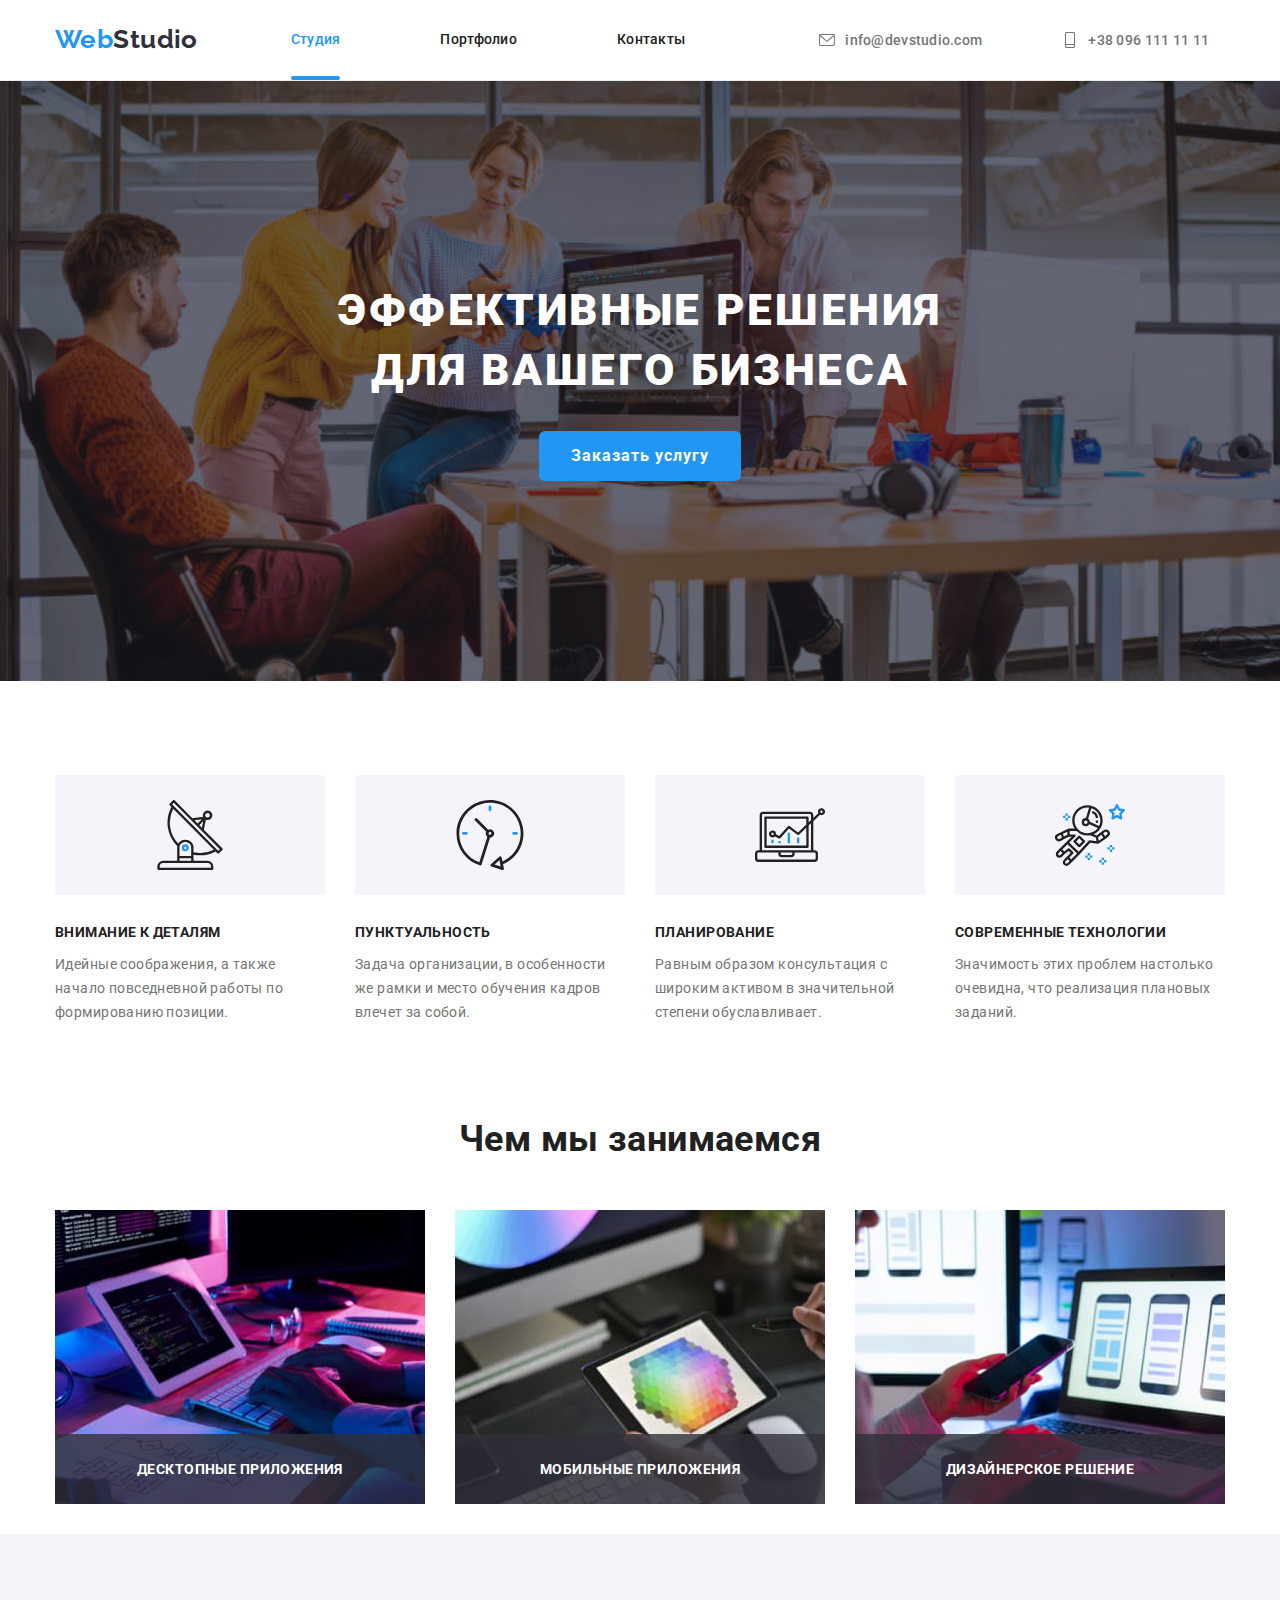
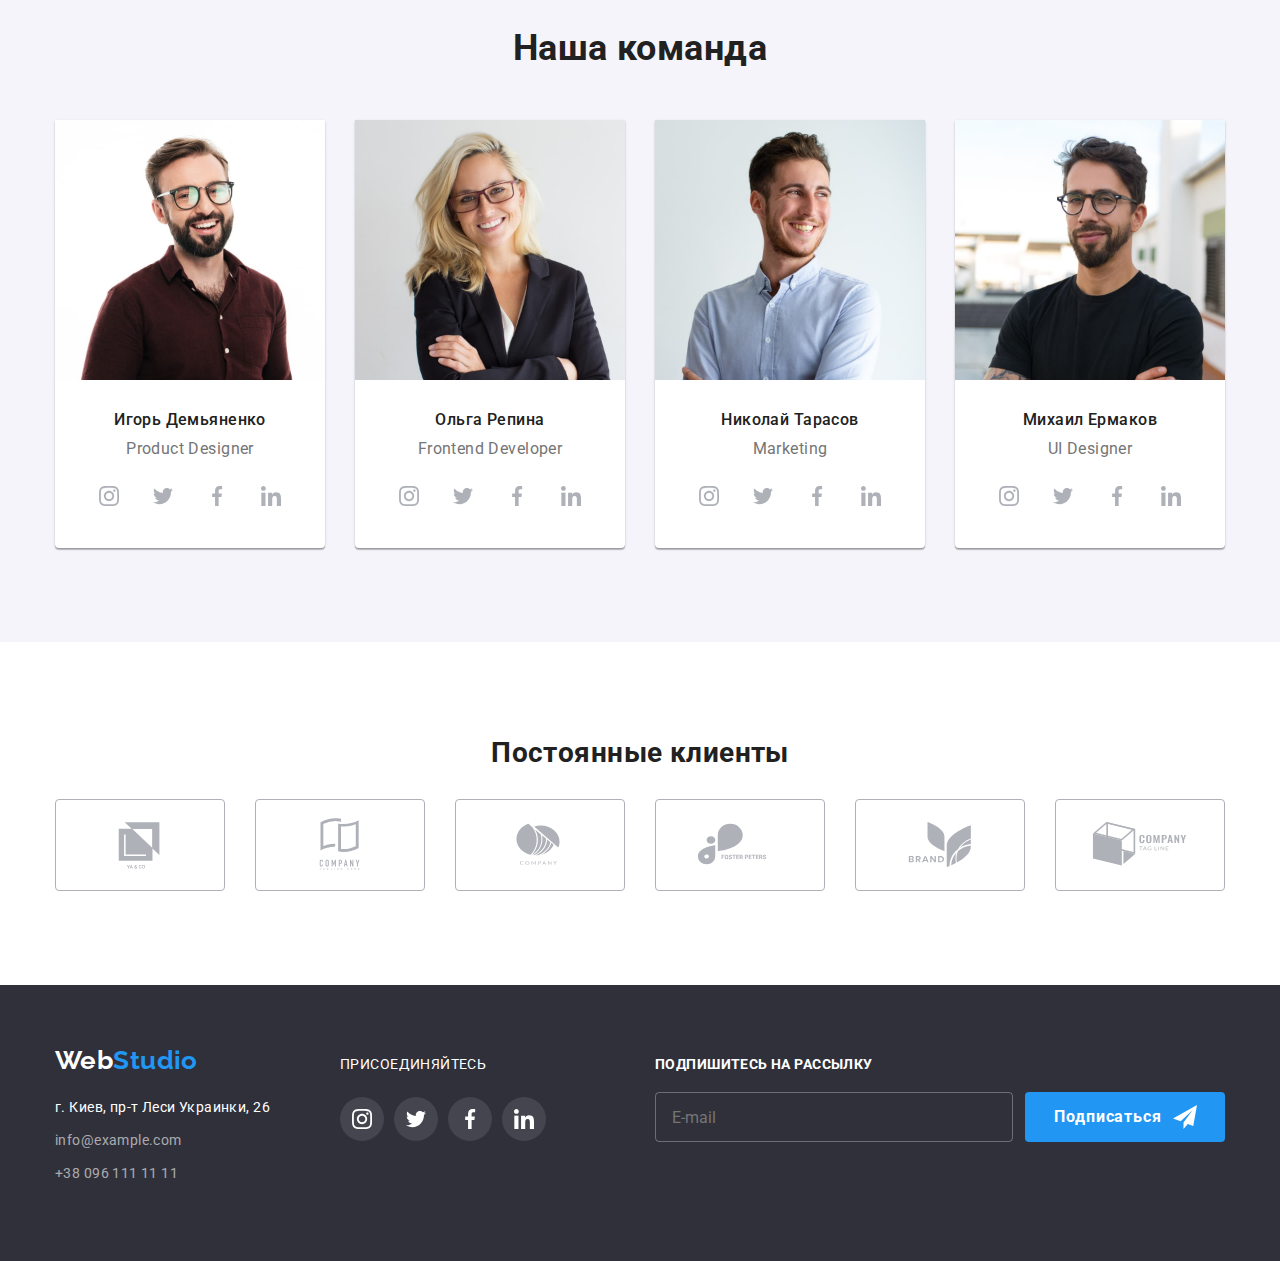
==== commit e446115c: "step7" ====
--- a/index.html
+++ b/index.html
@@ -133,8 +133,19 @@
         <h2 class="team__title">Наша команда</h2>
         <div class="container">
     <ul class="team__list">
-        <li class="team__card">            
-            <img src="./images/img1-1.jpg" alt="мужчина" width="270" height="260">
+        <li class="team__card"> 
+            <picture>
+                <source 
+                media="(min-width: 1200px)"
+                srcset="./images/img1-1.jpg 1x" />
+                <source
+                media="(min-width: 768px)"
+                srcset="./images/tablet/img1-1tab.jpg 1x, ./images/tablet/img1-1tab-2x.jpg 2x" />
+                <source
+                media="(min-width: 480px)"
+                srcset="./images/mobile/img1-1mob.jpg 1x, ./images/mobile/img1-1mob-2x.jpg 2x" />
+                <img src="./images/mobile/img1-1mob.jpg" alt="мужчина" width="450" />
+                </picture>           
             <div class="team__container">
             <h3 class="team__subtitle">Игорь Демьяненко</h3>
             <p class="team__text">Product Designer</p>
@@ -167,7 +178,19 @@
     </div>   
         </li>
         <li class="team__card">
-            <img src="./images/img1-2.jpg" alt="женщина" width="270" height="260">
+            <picture>
+            <source 
+            media="(min-width: 1200px)"
+            srcset="./images/img1-2.jpg 1x" />
+            <source
+            media="(min-width: 768px)"
+            srcset="./images/tablet/img1-2tab.jpg 1x, ./images/tablet/img1-2tab-2x.jpg 2x" />
+            <source
+            media="(min-width: 480px)"
+            srcset="./images/mobile/img1-2mob.jpg 1x, ./images/mobile/img1-2mob-2x.jpg 2x" />
+            <img src="./images/mobile/img1-2mob.jpg" alt="мужчина" width="450" />
+            </picture>
+
             <div class="team__container">
             <h3 class="team__subtitle">Ольга Репина</h3>
             <p class="team__text">Frontend Developer</p>
@@ -200,7 +223,18 @@
         </div>
         </li>
         <li class="team__card">
-            <img src="./images/img1-3.jpg" alt="мужчина" width="270" height="260">
+            <picture>
+                <source 
+                media="(min-width: 1200px)"
+                srcset="./images/img1-3.jpg 1x" />
+                <source
+                media="(min-width: 768px)"
+                srcset="./images/tablet/img1-3tab.jpg 1x, ./images/tablet/img1-3tab-2x.jpg 2x" />
+                <source
+                media="(min-width: 480px)"
+                srcset="./images/mobile/img1-3mob.jpg 1x, ./images/mobile/img1-3mob-2x.jpg 2x" />
+                <img src="./images/mobile/img1-3mob.jpg" alt="мужчина" width="450" />
+                </picture>
             <div class="team__container">
             <h3 class="team__subtitle">Николай Тарасов</h3>
             <p  class="team__text">Marketing</p>
@@ -233,7 +267,18 @@
         </div>
         </li>
         <li class="team__card">
-            <img src="./images/img1-4.jpg" alt="мужчина" width="270" height="260">
+            <picture>
+                <source 
+                media="(min-width: 1200px)"
+                srcset="./images/img1-4.jpg 1x" />
+                <source
+                media="(min-width: 768px)"
+                srcset="./images/tablet/img1-4tab.jpg 1x, ./images/tablet/img1-4tab-2x.jpg 2x" />
+                <source
+                media="(min-width: 480px)"
+                srcset="./images/mobile/img1-4mob.jpg 1x, ./images/mobile/img1-4mob-2x.jpg 2x" />
+                <img src="./images/mobile/img1-4mob.jpg" alt="мужчина" width="450" />
+                </picture>
             <div class="team__container">
             <h3 class="team__subtitle">Михаил Ермаков</h3>
             <p class="team__text">UI Designer</p>
@@ -310,7 +355,7 @@
 <div class="container">
     <div class="address__wrapper-tab">
     <div class="address__flex">
-    <a class="address__logo" lang="en" href=""><span class="address__logo--color">Web</span>Studio</a>
+    <a class="address__logo" lang="en" href="">Web<span class="address__logo--color">Studio</span></a>
      <address class="contact">
         <ul class="contact__list">
             <li class="contact__item"><a class="contact__item--text" href="https://goo.gl/maps/72AKyJFaNbQAvg726" target="_blank" 
--- a/css/main.min.css
+++ b/css/main.min.css
@@ -1 +1 @@
-html{box-sizing:border-box}*,*::before,*::after{box-sizing:inherit}:root{--primary-text-color:#757575;--title-text-color:#212121;--accent-color:#2196F3;--secondary-color: #FFFFFF;--background-color:#2F303A;--background-light-color:#F5F4FA;--link-color: rgba(255, 255, 255, 0.6);--cubic: cubic-bezier(0.4, 0, 0.2, 1);--timing-function: 250ms}.page{font-family:"Roboto",sans-serif;background:var(--secondary-color);letter-spacing:.03em;font-size:14px}ul{list-style:none;padding:0;margin:0}a{text-decoration:none}h1,h2,h3,h4,h5,h6,p{margin:0;padding:0}img{display:block;width:100%;height:auto}.backdrop{width:100%;height:100%;background-color:rgba(49,50,61,.443);position:fixed;top:0;transition:opacity 600ms,visibility 600ms}.modal{border-radius:4px;padding:40px;background-color:#fff;position:absolute;top:50%;left:50%;transform:translate(-50%, -50%) scale(1) rotate(0);transition:transform 300ms}@media screen and (min-width: 480px)and (max-width: 1199px){.modal{height:609px;width:450px}}@media screen and (min-width: 1200px){.modal{width:528px;min-height:581px}}.backdrop.is-hidden .modal{transform:translate(0),scale(0),rotate(180deg)}.modal__close--btn{padding:0;cursor:pointer;display:flex;width:30px;height:30px;border:1px solid rgba(0,0,0,.1);border-radius:50%;position:absolute;top:8px;right:8px;align-items:center;justify-content:center;fill:#000;background-color:rgba(0,0,0,0);transition:fill var(--timing-function) var(--cubic)}.modal__close--btn:hover{fill:var(--accent-color)}.modal__close--btn:focus{fill:var(--accent-color)}.is-hidden{visibility:none;opacity:0;pointer-events:none}.form__field:nth-child(-n+3){margin-bottom:10px;transition:fill var(--timing-function) var(--cubic)}.form__field:focus-within,.form__field:hover{fill:var(--accent-color)}.form__field label{font-family:"Roboto";font-weight:400;font-size:12px;line-height:1.16;letter-spacing:.01em;color:var(--primary-text-color)}.form__field label:not(:last-child){display:block;margin-bottom:4px}.modal__title{margin-bottom:12px;color:var(--title-text-color);font-weight:700;font-size:20px;line-height:1.15;text-align:center}.modal__input{width:100%;height:40px;margin:0;padding:12px 12px 12px 42px;border:1px solid rgba(33,33,33,.2);border-radius:4px;transition:border-color var(--timing-function) var(--cubic),box-shadow var(--timing-function) var(--cubic)}.modal__input:focus-within{border-color:var(--accent-color);outline:none}.modal__input:hover{border-color:var(--accent-color);outline:none}.input__wrap{position:relative}.modal__icon{position:absolute;left:12px;top:50%;transform:translateY(-50%)}.form__field.comment{margin-bottom:20px}textarea{display:block;outline:none;resize:none;width:100%;height:120px;padding:12px 16px;border:1px solid rgba(33,33,33,.2);border-radius:4px;transition:border-color var(--timing-function) var(--cubic),box-shadow var(--timing-function) var(--cubic)}textarea:placeholder-shown{font-weight:400;font-size:14px;line-height:16px;letter-spacing:.01em;color:rgba(117,117,117,.5)}textarea:focus-within{border-color:var(--accent-color);outline:none}textarea:hover{border-color:var(--accent-color);outline:none}.form__field.check{margin-bottom:30px}.visually-hidden{position:absolute;white-space:nowrap;width:1px;height:1px;overflow:hidden;border:0;padding:0;clip:rect(0 0 0 0);clip-path:inset(50%);margin:-1px}.check__text{display:flex;align-items:center;justify-content:center;flex-wrap:wrap}@media screen and (min-width: 1200px){.check__text{font-size:14px;line-height:1.71}}.check__text span{position:relative;background-color:rgba(0,0,0,0);transition:background-color var(--cubic) var(--timing-function),border var(--cubic) var(--timing-function);display:flex;align-items:center;justify-content:center;margin-right:7px;width:16px;height:15px;border:2px solid var(--title-text-color);border-radius:2px}.modal__check:hover+.check__text span{border-color:var(--accent-color)}.modal__check:focus+.check__text span{border-color:var(--accent-color)}.modal__check:checked+.check__text span{background-color:var(--accent-color);border:none}.check__link{font-weight:400;font-size:14px;line-height:1.71;margin-left:4px;color:var(--accent-color);text-decoration:underline}.check__icon{fill:rgba(0,0,0,0)}.button.modal-submit{padding:10px 55px;display:block;margin-left:auto;margin-right:auto;height:50px;min-width:200px;border:none;border-radius:4px;color:var(--secondary-color);background-color:var(--accent-color);font-family:inherit;font-weight:700;font-size:16px;line-height:1.88;letter-spacing:.06em;text-align:center;box-shadow:rgba(0,0,0,0);cursor:pointer}.button.modal-submit:hover{box-shadow:0px 4px 4px rgba(0,0,0,.15)}.button.modal-submit:focus{box-shadow:0px 4px 4px rgba(0,0,0,.15)}.container{width:100%;padding-left:15px;padding-right:15px;margin-left:auto;margin-right:auto}@media screen and (min-width: 480px){.container{width:480px}}@media screen and (min-width: 768px){.container{width:768px}}@media screen and (min-width: 1200px){.container{width:1200px}}.nav__logo{padding-top:24px;padding-bottom:25px;font-family:"Raleway";font-weight:700;font-size:26px;line-height:1.19;color:var(--background-color)}@media screen and (min-width: 768px){.nav__logo{margin-right:88px}}@media screen and (min-width: 1200px){.nav__logo{margin-right:93px}}.nav__logo--color{color:var(--accent-color)}.address__logo{font-family:"Raleway";font-weight:700;font-size:26px;line-height:1.19;color:var(--secondary-color)}@media screen and (max-width: 1199px){.address__logo{text-align:center;font-size:24px;font-weight:700;line-height:1.16}}.address__logo--color{color:var(--accent-color)}.heading__btn{margin-top:30px;text-align:center;display:inline-block;border-style:none;border-radius:6px;cursor:pointer;padding:10px 32px;min-width:200px;height:50px;color:var(--secondary-color);background-color:var(--accent-color);font-weight:700;font-size:16px;line-height:1.88;letter-spacing:.06em;transition-property:background-color;transition-duration:250ms;transition-timing-function:cubic-bezier(0.4, 0, 0.2, 1)}.heading__btn:hover{background-color:#188ce8}.heading__btn:focus{background-color:#188ce8}.social__item:not(:last-child){margin-right:10px}.social__list{display:flex;justify-content:center;align-items:center}.social__link{display:flex;width:100%;height:100%;justify-content:center;align-items:center;border-radius:50%;background-color:var(--secondary-color)}.social__link:hover{background-color:var(--accent-color)}.social__link:focus{background-color:var(--accent-color)}.social__link:last-child{margin-right:0}.social__icon{fill:#afb1b8}.social__link:hover .social__icon{fill:var(--secondary-color)}.social__link:focus .social__icon{fill:var(--secondary-color)}.social__item{width:44px;height:44px}.button.footer-submit{padding:10px 62px 10px 28px;height:50px;min-width:200px;border:none;border-radius:4px;color:var(--secondary-color);background-color:var(--accent-color);font-family:inherit;font-weight:700;font-size:16px;line-height:1.88;letter-spacing:.06em;text-align:center;box-shadow:rgba(0,0,0,0);cursor:pointer}.button.footer-submit:hover{box-shadow:0px 4px 4px rgba(0,0,0,.15)}.button.footer-submit:focus{box-shadow:0px 4px 4px rgba(0,0,0,.15)}.btn-wrapper{position:relative;max-width:200px}.btn-wrapper .icon{position:absolute;top:13px;right:28px}.antena::before{margin-bottom:30px;display:flex;content:"";background-image:url(../images/icons.svg/Vector\(1\).svg);background-repeat:no-repeat;background-position:center;height:120px;background-color:var(--background-light-color);border-radius:4px}.clock::before{margin-bottom:30px;display:flex;content:"";background-image:url(../images/icons.svg/clock.svg);background-repeat:no-repeat;background-position:center;height:120px;background-color:var(--background-light-color);border-radius:4px}.diagram::before{margin-bottom:30px;display:flex;content:"";background-image:url(../images/icons.svg/diagram.svg);background-repeat:no-repeat;background-position:center;height:120px;background-color:var(--background-light-color);border-radius:4px}.astronaut::before{margin-bottom:30px;display:flex;content:"";background-image:url(../images/icons.svg/astronaut.svg);background-repeat:no-repeat;background-position:center;height:120px;background-color:var(--background-light-color);border-radius:4px}@media screen and (min-width: 480px){.work{padding-top:60px;padding-bottom:60px}}@media screen and (min-width: 768px){.work{padding-top:60px;padding-bottom:60px}}@media screen and (min-width: 1200px){.work{padding-top:94px;padding-bottom:94px}}.work__list{display:flex;flex-wrap:wrap;gap:30px}.work__title{text-align:center;font-size:14px;font-weight:700;line-height:1.14;text-transform:uppercase;color:var(--title-text-color)}@media screen and (min-width: 768px){.work__title{text-align:left}}.work__text{margin-top:12px;line-height:1.71;color:var(--primary-text-color)}.work__item{width:100%}@media screen and (min-width: 768px){.work__item{width:calc((100% - 30px)/2)}}@media screen and (min-width: 1200px){.work__item{width:calc((100% - 90px)/4)}}.about{padding-top:0;padding-bottom:94px;padding-bottom:60px}@media screen and (min-width: 1200px){.about{display:flex}}@media screen and (max-width: 1199px){.about{display:none}}@media screen and (max-width: 320px){.about{display:none}}.about__list{margin-top:50px;display:flex;max-width:100%;height:auto;margin-bottom:-30px}.about__title{margin:0;font-size:36px;font-weight:700;line-height:1.16;text-align:center;color:var(--title-text-color)}.about__container{display:flex;justify-content:center;align-items:center;position:absolute;bottom:0;left:0;width:100%;height:70px;background-color:rgba(47,48,58,.8);font-weight:700;text-transform:uppercase;color:#fff}.about__item:not(:last-child){margin-right:30px}.about__item{position:relative}.team{background:var(--background-light-color)}@media screen and (min-width: 480px){.team{padding-top:60px;padding-bottom:60px}}@media screen and (min-width: 768px){.team{padding-top:60px;padding-bottom:60px}}@media screen and (min-width: 1200px){.team{padding-top:94px;padding-bottom:94px}}.team__list{display:flex;flex-wrap:wrap;gap:30px}.team__title{margin-bottom:50px;font-size:28px;font-weight:700;line-height:1.18;text-align:center;color:var(--title-text-color)}@media screen and (min-width: 1200px){.team__title{font-weight:700;font-size:36px;line-height:1.16}}.team__subtitle{margin-bottom:10px;font-size:16px;font-weight:500;line-height:1.19;text-align:center;color:var(--title-text-color)}.team__text{margin-bottom:16px;font-size:16px;line-height:1.19;text-align:center;color:var(--primary-text-color)}.team__container{padding-top:30px;padding-bottom:30px}.team__card{background-color:var(--secondary-color);border-radius:0px 0px 4px 4px;box-shadow:0px 1px 3px rgba(0,0,0,.12),0px 1px 1px rgba(0,0,0,.14),0px 2px 1px rgba(0,0,0,.2);width:100%}@media screen and (min-width: 768px){.team__card{width:calc((100% - 30px)/2)}}@media screen and (min-width: 1200px){.team__card{width:calc((100% - 90px)/4)}}@media screen and (min-width: 480px){.clients{padding-top:60px;padding-bottom:60px}}@media screen and (min-width: 768px){.clients{padding-top:60px;padding-bottom:60px}}@media screen and (min-width: 1200px){.clients{padding-top:94px;padding-bottom:94px}}.clients__logo{fill:currentColor}.clients__title{margin-bottom:30px;font-size:28px;font-weight:700;line-height:1.18;text-align:center;color:var(--title-text-color)}.clients__list{display:flex;flex-wrap:wrap;gap:30px}.clients__item{width:calc((100% - 30px)/2)}@media screen and (min-width: 1200px){.clients__item{box-sizing:border-box}}@media screen and (min-width: 768px){.clients__item{width:calc((100% - 60px)/3)}}@media screen and (min-width: 1200px){.clients__item{width:calc((100% - 150px)/6)}}.clients__link{display:inline-flex;width:210px;height:92px;justify-content:center;align-items:center;border:1px solid #afb1b8;border-radius:4px;color:#afb1b8;transition-property:color,border,box-shadow;transition-duration:250ms;transition-timing-function:cubic-bezier(0.4, 0, 0.2, 1)}@media screen and (min-width: 1200px){.clients__link{width:170px}}.clients__link:hover{color:var(--accent-color);border:1px solid var(--accent-color)}.clients__linkS:focus{color:var(--accent-color);border:1px solid var(--accent-color)}.address{background:var(--background-color);padding-top:60px;padding-bottom:60px}.address__flex{max-width:376px;min-height:112px;margin-right:70px}@media screen and (max-width: 1199px){.address__flex{margin-bottom:60px}}@media screen and (min-width: 768px){.address__wrapper-tab{display:flex;align-items:baseline;justify-content:space-around}}.contact__item--text{font-style:normal;font-weight:400;font-size:14px;line-height:24px;color:var(--secondary-color);font-style:normal;font-size:14px;font-weight:400;line-height:1.71;transition:color var(--timing-function) var(--cubic)}.contact__mail--text,.contact__tel--text{font-style:normal;color:var(--link-color);font-style:normal;font-size:14px;font-weight:400;line-height:1.71;transition:color var(--timing-function) var(--cubic)}.contact__item,.contact__mail{margin-bottom:9px}@media screen and (max-width: 1199px){.contact__item,.contact__mail{margin-bottom:8px}}.contact__item{margin-top:20px}@media screen and (max-width: 1199px){.contact__item{text-align:center}}@media screen and (max-width: 1199px){.contact__list{text-align:center}}@media screen and (min-width: 1200px){.address>.container{display:flex;align-items:baseline}}.slogan{margin-bottom:60px}@media screen and (min-width: 1200px){.slogan{margin-left:70px}}.slogan__text{font-size:14px;font-weight:400;line-height:1.71;text-transform:uppercase;color:var(--secondary-color);margin-bottom:20px}@media screen and (max-width: 1199px){.slogan__text{text-align:center;margin-bottom:20px;font-size:14px;font-weight:700;line-height:1.14}}.slogan__list{display:flex;justify-content:center;align-items:center}.slogan__item{width:44px;height:44px;margin-right:10px}.slogan__item:last-child{margin-right:0}.slogan__link{display:flex;width:100%;height:100%;justify-content:center;align-items:center;border-radius:50%;background-color:rgba(255,255,255,.1)}.slogan__link:hover{background-color:var(--accent-color)}.slogan__icon{fill:var(--secondary-color)}@media screen and (min-width: 1200px){.subscribe{width:570px;margin-left:auto}}.subscribe__form{display:flex}@media screen and (max-width: 1199px){.subscribe__form{flex-direction:column;align-items:center}}.subscribe__text{margin-bottom:20px;color:var(--secondary-color);font-weight:700;font-size:14px;line-height:16px;text-transform:uppercase}@media screen and (max-width: 1199px){.subscribe__text{text-align:center}}.subscribe__input{width:100%;width:358px;height:50px;padding:15px 16px;margin-right:12px;margin-bottom:20px;border:1px solid rgba(255,255,255,.3);border-radius:4px;background-color:rgba(0,0,0,0);font-family:inherit;color:var(--secondary-color);font-size:16px;line-height:1.25}@media screen and (min-width: 768px){.subscribe__input{width:450px}}.subscribe__input:placeholder-shown{color:rgba(255,255,255,.6)}.container__header{display:flex;align-items:center}@media screen and (max-width: 768px){.container__header{padding-top:10px;padding-bottom:10px}}.nav{display:flex;align-items:center}.nav__list{display:none;padding:0;margin:0}@media screen and (min-width: 768px){.nav__list{display:flex}.nav__list .nav__item:not(:last-child){margin-right:50px}}@media screen and (min-width: 1200px){.nav__list{display:flex}}.nav__link.current{position:relative;color:var(--accent-color)}.nav__link.current::after{display:none}@media screen and (min-width: 768px){.nav__link.current::after{display:block;content:"";position:absolute;width:100%;height:4px;background-color:var(--accent-text-color);border-radius:2px;left:0;bottom:0;bottom:0}}.nav__link{display:block;margin-right:50px;padding-top:32px;padding-bottom:32px;font-weight:500;line-height:1.14;letter-spacing:.02em;color:var(--title-text-color);transition:color var(--timing-function) var(--cubic)}.nav__link:hover{color:var(--accent-color)}.nav__link:focus{color:var(--accent-color)}.auth__list{display:none;margin-left:auto;align-items:center}@media screen and (min-width: 768px){.auth__list{display:flex;flex-wrap:wrap}}@media screen and (min-width: 1200px){.auth__list{display:flex}.auth__list .auth__list-item+.auth__list-item{margin-left:30px;margin-bottom:0}}@media screen and (min-width: 768px)and (max-width: 1199px){.auth__list-item:not(:last-child){margin-bottom:10px}}@media screen and (min-width: 1200px){.auth__mail,.auth__tel:not(:last-child){margin-right:50px}}.auth__mail,.auth__tel{transition:color var(--timing-function) var(--cubic);display:flex;align-items:center;justify-content:space-around;font-weight:500;letter-spacing:.02em;color:var(--primary-text-color)}@media screen and (min-width: 1200px){.auth__mail,.auth__tel{padding-top:32px;padding-bottom:32px}}.auth__mail:hover,.auth__mail:focus{color:var(--accent-color)}.auth__tel:hover,.auth__tel:focus{color:var(--accent-color)}.icon-letter{width:16px;height:12px;align-items:center;margin-right:10px;border:0;fill:currentColor}.icon-letter:hover{color:var(--accent-color)}.icon-letter:focus{color:var(--accent-color)}@media screen and (min-width: 1200px){.icon-letter{margin-right:10px}}.icon-phone{width:16px;align-items:center;margin-right:10px;border:0;fill:currentColor}.icon-phone:hover{color:var(--accent-color)}.icon-phone:focus{color:var(--accent-color)}@media screen and (min-width: 1200px){.icon-phone{margin-right:10px}}.menu-open-btn{display:block;margin-left:auto;background:none;border:none;cursor:pointer;fill:currentColor;transition:fill var(--timing-function) var(--cubic)}@media screen and (min-width: 768px){.menu-open-btn{display:none}}.menu-open-btn:hover,.menu-open-btn:focus{color:var(--accent-color)}.mob-menu{position:fixed;top:0;left:0;background-color:var(--secondary-color);width:100vw;height:100vw;z-index:10;opacity:1;transition:opacity var(--timing-function) var(--cubic),visibility var(--timing-function) var(--cubic)}@media screen and (min-width: 768px){.mob-menu{display:none}}.mob-menu.is-hidden{opacity:0;pointer-events:none;visibility:hidden}.mob-container{padding:48px 15px 40px 48px;display:flex;flex-direction:column;justify-content:space-between;height:100%;overflow-y:auto}.menu-close-btn{position:absolute;top:10px;right:15px;width:40px;height:40px;margin-left:auto;background:none;border:none;cursor:pointer;fill:currentColor;transition:fill var(--timing-function) var(--cubic)}.menu-close-btn:hover,.menu-close-btn:focus{color:var(--accent-color)}.mob-menu__list{margin-bottom:302px}.mob-menu__item:not(:last-child){margin-bottom:35px}.mob-menu__link{font-weight:500;font-size:40px;line-height:1.17;text-align:center;letter-spacing:.02em;color:#212121;margin-left:40px}.mob-menu__link.current{color:var(--accent-color)}.mob-connect__item{margin-left:40px}.mob-connect__item:not(:last-child){margin-bottom:32px}.mob-connect__mail{font-weight:500;font-size:24px;line-height:1.16;letter-spacing:.02em;color:#757575}.mob-connect__tel{margin-bottom:32px;font-weight:500;font-size:34px;line-height:1.17;letter-spacing:.02em;color:var(--accent-color)}.mob-soc-list{display:flex;margin-top:64px;margin-left:40px;flex-wrap:wrap;gap:10px;color:var(--accent-color);font-weight:500;font-size:18px;line-height:1.22}.mob-soc-item:not(:last-child){padding-right:10px;border-right:1px solid rgba(33,33,33,.2)}.nav__link{position:relative}.nav__link.current::after{content:"";position:absolute;left:0;bottom:0;display:block;width:100%;height:4px;background-color:var(--accent-color);border-radius:2px;transition-property:opacity;transition-timing-function:cubic-bezier(0.4, 0, 0.2, 1)}.heading{max-width:1600px;margin-left:auto;margin-right:auto;background:var(--background-color);background-repeat:no-repeat;background-position:center;background-size:cover;background-image:linear-gradient(rgba(47, 48, 58, 0.4), rgba(47, 48, 58, 0.4)),url(../images/icons.svg/heading.jpg)}@media(min-device-pixel-ratio: 2),(min-resolution: 192dpi),(min-resolution: 2dppx){.heading{background-image:linear-gradient(rgba(47, 48, 58, 0.4), rgba(47, 48, 58, 0.4)),url(../images/heading/desktop-2x.jpg)}}@media screen and (min-width: 480px){.heading{background-image:linear-gradient(rgba(47, 48, 58, 0.4), rgba(47, 48, 58, 0.4)),url(../images/heading/mobile.jpg)}}@media(min-device-pixel-ratio: 2),(min-resolution: 192dpi),(min-resolution: 2dppx){.heading{background-image:linear-gradient(rgba(47, 48, 58, 0.4), rgba(47, 48, 58, 0.4)),url(../images/heading/mobile-2x.jpg)}}@media screen and (min-width: 768px){.heading{background-image:linear-gradient(rgba(47, 48, 58, 0.4), rgba(47, 48, 58, 0.4)),url(../images/heading/tablet.jpg)}}@media(min-device-pixel-ratio: 2),(min-resolution: 192dpi),(min-resolution: 2dppx){.heading{background-image:linear-gradient(rgba(47, 48, 58, 0.4), rgba(47, 48, 58, 0.4)),url(../images/heading/tablet-2x.jpg)}}.heading{display:flex;align-items:center;text-align:center;padding-top:118px;padding-bottom:118px}@media screen and (min-width: 1200px){.heading{padding-top:200px;padding-bottom:200px}}.heading__title{width:360px;font-size:24px;font-weight:900;line-height:1.62;text-align:center;margin:0 auto;letter-spacing:.06em;text-transform:uppercase;color:var(--secondary-color)}@media screen and (min-width: 1200px){.heading__title{width:696px;font-weight:900;font-size:44px;line-height:1.36}}.page-header{border-bottom:1px solid #ececec}.portfolio-nav__list{display:flex;flex-wrap:wrap;align-items:center;gap:15px 8px;margin-bottom:40px}@media screen and (min-width: 1200px){.portfolio-nav__list{margin-bottom:50px}}@media screen and (min-width: 768px){.portfolio-nav__list{justify-content:center;margin-bottom:30px}}.portfolio-nav__btn{display:flex;flex-wrap:wrap;border-radius:6px;border-style:none;padding:6px 22px;text-align:center;max-width:145px;cursor:pointer;background:var(--background-light-color);font-weight:500;font-size:16px;line-height:1.6;color:var(--title-text-color)}.portfolio-nav__btn:hover{background:var(--accent-color);color:var(--secondary-color)}.portfolio-nav__btn:focus{background:var(--accent-color);color:var(--secondary-color)}@media screen and (min-width: 480px){.menu{padding-top:60px;padding-bottom:60px}}@media screen and (min-width: 768px){.menu{padding-top:60px;padding-bottom:60px}}@media screen and (min-width: 1200px){.menu{padding-top:94px;padding-bottom:94px}}.grid{display:flex;flex-wrap:wrap;gap:30px}.grid__tittle{font-size:18px;font-weight:700;line-height:2;font-family:"Roboto";letter-spacing:.06em;text-align:center;color:var(--title-text-color)}.grid__top--text{margin-top:4px;font-size:16px;line-height:1.88;text-align:center;color:var(--primary-text-color)}.grid__item{cursor:pointer;border:1px solid #eee;transition-property:box-shadow;transition-duration:250ms;transition-timing-function:cubic-bezier(0.4, 0, 0.2, 1);width:100%}@media screen and (min-width: 768px){.grid__item{width:calc((100% - 30px)/2)}}@media screen and (min-width: 1200px){.grid__item{width:calc((100% - 60px)/3)}}.grid__link{display:block}.grid__link:hover{box-shadow:0px 1px 1px rgba(0,0,0,.12),0px 4px 4px rgba(0,0,0,.06),1px 4px 6px rgba(0,0,0,.16)}.grid__thumb{position:relative;overflow:hidden}.grid__overlay{position:absolute;bottom:0;left:0;width:100%;height:100%;background-color:rgba(33,150,243,.9);opacity:0;transform:translateY(100%);transition-property:transform,opacity;transition-duration:250ms;transition-timing-function:cubic-bezier(0.4, 0, 0.2, 1)}.grid__link:hover .grid__overlay,.grid__link:focus .grid__overlay{opacity:1;transform:translateY(0)}.grid__text{position:absolute;top:50%;left:50%;transform:translate(-50%, -50%);padding:63px 24px;width:100%;height:100%;font-size:18px;line-height:1.56;letter-spacing:.03em;color:var(--secondary-color)}.grid__info{padding:20px 24px}/*# sourceMappingURL=main.min.css.map */+html{box-sizing:border-box}*,*::before,*::after{box-sizing:inherit}:root{--primary-text-color:#757575;--title-text-color:#212121;--accent-color:#2196F3;--secondary-color: #FFFFFF;--background-color:#2F303A;--background-light-color:#F5F4FA;--link-color: rgba(255, 255, 255, 0.6);--cubic: cubic-bezier(0.4, 0, 0.2, 1);--timing-function: 250ms}.page{font-family:"Roboto",sans-serif;background:var(--secondary-color);letter-spacing:.03em;font-size:14px}ul{list-style:none;padding:0;margin:0}a{text-decoration:none}h1,h2,h3,h4,h5,h6,p{margin:0;padding:0}img{display:block;width:100%;height:auto}.backdrop{width:100%;height:100%;background-color:rgba(49,50,61,.443);position:fixed;top:0;transition:opacity 600ms,visibility 600ms}.modal{border-radius:4px;padding:40px;background-color:#fff;position:absolute;top:50%;left:50%;transform:translate(-50%, -50%) scale(1) rotate(0);transition:transform 300ms}@media screen and (min-width: 480px)and (max-width: 1199px){.modal{height:609px;width:450px}}@media screen and (min-width: 1200px){.modal{width:528px;min-height:581px}}.backdrop.is-hidden .modal{transform:translate(0),scale(0),rotate(180deg)}.modal__close--btn{padding:0;cursor:pointer;display:flex;width:30px;height:30px;border:1px solid rgba(0,0,0,.1);border-radius:50%;position:absolute;top:8px;right:8px;align-items:center;justify-content:center;fill:#000;background-color:rgba(0,0,0,0);transition:fill var(--timing-function) var(--cubic)}.modal__close--btn:hover{fill:var(--accent-color)}.modal__close--btn:focus{fill:var(--accent-color)}.is-hidden{visibility:none;opacity:0;pointer-events:none}.form__field:nth-child(-n+3){margin-bottom:10px;transition:fill var(--timing-function) var(--cubic)}.form__field:focus-within,.form__field:hover{fill:var(--accent-color)}.form__field label{font-family:"Roboto";font-weight:400;font-size:12px;line-height:1.16;letter-spacing:.01em;color:var(--primary-text-color)}.form__field label:not(:last-child){display:block;margin-bottom:4px}.modal__title{margin-bottom:12px;color:var(--title-text-color);font-weight:700;font-size:20px;line-height:1.15;text-align:center}.modal__input{width:100%;height:40px;margin:0;padding:12px 12px 12px 42px;border:1px solid rgba(33,33,33,.2);border-radius:4px;transition:border-color var(--timing-function) var(--cubic),box-shadow var(--timing-function) var(--cubic)}.modal__input:focus-within{border-color:var(--accent-color);outline:none}.modal__input:hover{border-color:var(--accent-color);outline:none}.input__wrap{position:relative}.modal__icon{position:absolute;left:12px;top:50%;transform:translateY(-50%)}.form__field.comment{margin-bottom:20px}textarea{display:block;outline:none;resize:none;width:100%;height:120px;padding:12px 16px;border:1px solid rgba(33,33,33,.2);border-radius:4px;transition:border-color var(--timing-function) var(--cubic),box-shadow var(--timing-function) var(--cubic)}textarea:placeholder-shown{font-weight:400;font-size:14px;line-height:16px;letter-spacing:.01em;color:rgba(117,117,117,.5)}textarea:focus-within{border-color:var(--accent-color);outline:none}textarea:hover{border-color:var(--accent-color);outline:none}.form__field.check{margin-bottom:30px}.visually-hidden{position:absolute;white-space:nowrap;width:1px;height:1px;overflow:hidden;border:0;padding:0;clip:rect(0 0 0 0);clip-path:inset(50%);margin:-1px}.check__text{display:flex;align-items:center;justify-content:center;flex-wrap:wrap}@media screen and (min-width: 1200px){.check__text{font-size:14px;line-height:1.71}}.check__text span{position:relative;background-color:rgba(0,0,0,0);transition:background-color var(--cubic) var(--timing-function),border var(--cubic) var(--timing-function);display:flex;align-items:center;justify-content:center;margin-right:7px;width:16px;height:15px;border:2px solid var(--title-text-color);border-radius:2px}.modal__check:hover+.check__text span{border-color:var(--accent-color)}.modal__check:focus+.check__text span{border-color:var(--accent-color)}.modal__check:checked+.check__text span{background-color:var(--accent-color);border:none}.check__link{font-weight:400;font-size:14px;line-height:1.71;margin-left:4px;color:var(--accent-color);text-decoration:underline}.check__icon{fill:rgba(0,0,0,0)}.button.modal-submit{padding:10px 55px;display:block;margin-left:auto;margin-right:auto;height:50px;min-width:200px;border:none;border-radius:4px;color:var(--secondary-color);background-color:var(--accent-color);font-family:inherit;font-weight:700;font-size:16px;line-height:1.88;letter-spacing:.06em;text-align:center;box-shadow:rgba(0,0,0,0);cursor:pointer}.button.modal-submit:hover{box-shadow:0px 4px 4px rgba(0,0,0,.15)}.button.modal-submit:focus{box-shadow:0px 4px 4px rgba(0,0,0,.15)}.container{width:100%;padding-left:15px;padding-right:15px;margin-left:auto;margin-right:auto}@media screen and (min-width: 480px){.container{width:480px}}@media screen and (min-width: 768px){.container{width:768px}}@media screen and (min-width: 1200px){.container{width:1200px}}.nav__logo{padding-top:16px;padding-bottom:16px;font-family:"Raleway";font-weight:700;font-size:26px;line-height:1.19;color:var(--background-color)}@media screen and (min-width: 768px){.nav__logo{padding-top:26px;padding-bottom:26px;margin-right:88px}}@media screen and (min-width: 1200px){.nav__logo{padding-top:24px;padding-bottom:25px;margin-right:93px}}.nav__logo--color{color:var(--accent-color)}.address__logo{margin-bottom:20px;font-family:"Raleway";font-weight:700;font-size:26px;line-height:1.19;color:var(--secondary-color)}@media screen and (max-width: 1199px){.address__logo{text-align:center;font-size:24px;font-weight:700;line-height:1.16}}.address__logo--color{color:var(--accent-color)}.heading__btn{margin-top:30px;text-align:center;display:inline-block;border-style:none;border-radius:6px;cursor:pointer;padding:10px 32px;min-width:200px;height:50px;color:var(--secondary-color);background-color:var(--accent-color);font-weight:700;font-size:16px;line-height:1.88;letter-spacing:.06em;transition-property:background-color;transition-duration:250ms;transition-timing-function:cubic-bezier(0.4, 0, 0.2, 1)}.heading__btn:hover{background-color:#188ce8}.heading__btn:focus{background-color:#188ce8}.social__item:not(:last-child){margin-right:10px}.social__list{display:flex;justify-content:center;align-items:center}.social__link{display:flex;width:100%;height:100%;justify-content:center;align-items:center;border-radius:50%;background-color:var(--secondary-color)}.social__link:hover{background-color:var(--accent-color)}.social__link:focus{background-color:var(--accent-color)}.social__link:last-child{margin-right:0}.social__icon{fill:#afb1b8}.social__link:hover .social__icon{fill:var(--secondary-color)}.social__link:focus .social__icon{fill:var(--secondary-color)}.social__item{width:44px;height:44px}.button.footer-submit{padding:10px 62px 10px 28px;height:50px;min-width:200px;border:none;border-radius:4px;color:var(--secondary-color);background-color:var(--accent-color);font-family:inherit;font-weight:700;font-size:16px;line-height:1.88;letter-spacing:.06em;text-align:center;box-shadow:rgba(0,0,0,0);cursor:pointer}.button.footer-submit:hover{box-shadow:0px 4px 4px rgba(0,0,0,.15)}.button.footer-submit:focus{box-shadow:0px 4px 4px rgba(0,0,0,.15)}.btn-wrapper{position:relative;max-width:200px}.btn-wrapper .icon{position:absolute;top:13px;right:28px}.antena::before{margin-bottom:30px;display:flex;content:"";background-image:url(../images/icons.svg/Vector\(1\).svg);background-repeat:no-repeat;background-position:center;height:120px;background-color:var(--background-light-color);border-radius:4px}.clock::before{margin-bottom:30px;display:flex;content:"";background-image:url(../images/icons.svg/clock.svg);background-repeat:no-repeat;background-position:center;height:120px;background-color:var(--background-light-color);border-radius:4px}.diagram::before{margin-bottom:30px;display:flex;content:"";background-image:url(../images/icons.svg/diagram.svg);background-repeat:no-repeat;background-position:center;height:120px;background-color:var(--background-light-color);border-radius:4px}.astronaut::before{margin-bottom:30px;display:flex;content:"";background-image:url(../images/icons.svg/astronaut.svg);background-repeat:no-repeat;background-position:center;height:120px;background-color:var(--background-light-color);border-radius:4px}.work{padding-top:60px;padding-bottom:60px}@media screen and (min-width: 1200px){.work{padding-top:94px;padding-bottom:94px}}.work__list{display:flex;flex-wrap:wrap;gap:30px}.work__title{text-align:center;font-size:14px;font-weight:700;line-height:1.14;text-transform:uppercase;color:var(--title-text-color)}@media screen and (min-width: 768px){.work__title{text-align:left}}.work__text{margin-top:12px;line-height:1.71;color:var(--primary-text-color)}.work__item{width:100%}@media screen and (min-width: 768px){.work__item{width:calc((100% - 30px)/2)}}@media screen and (min-width: 1200px){.work__item{width:calc((100% - 90px)/4)}}.about{padding-top:0;padding-bottom:94px;padding-bottom:60px}@media screen and (min-width: 1200px){.about{display:flex}}@media screen and (max-width: 1199px){.about{display:none}}@media screen and (max-width: 320px){.about{display:none}}.about__list{margin-top:50px;display:flex;max-width:100%;height:auto;margin-bottom:-30px}.about__title{margin:0;font-size:36px;font-weight:700;line-height:1.16;text-align:center;color:var(--title-text-color)}.about__container{display:flex;justify-content:center;align-items:center;position:absolute;bottom:0;left:0;width:100%;height:70px;background-color:rgba(47,48,58,.8);font-weight:700;text-transform:uppercase;color:#fff}.about__item:not(:last-child){margin-right:30px}.about__item{position:relative}.team{padding-top:60px;padding-bottom:60px;background:var(--background-light-color)}@media screen and (min-width: 1200px){.team{padding-top:94px;padding-bottom:94px}}.team__list{display:flex;flex-wrap:wrap;gap:30px}.team__title{margin-bottom:50px;font-size:28px;font-weight:700;line-height:1.18;text-align:center;color:var(--title-text-color)}@media screen and (min-width: 1200px){.team__title{font-weight:700;font-size:36px;line-height:1.16}}.team__subtitle{margin-bottom:10px;font-size:16px;font-weight:500;line-height:1.19;text-align:center;color:var(--title-text-color)}.team__text{margin-bottom:16px;font-size:16px;line-height:1.19;text-align:center;color:var(--primary-text-color)}.team__container{padding-top:30px;padding-bottom:30px}.team__card{background-color:var(--secondary-color);border-radius:0px 0px 4px 4px;box-shadow:0px 1px 3px rgba(0,0,0,.12),0px 1px 1px rgba(0,0,0,.14),0px 2px 1px rgba(0,0,0,.2);width:100%}@media screen and (min-width: 768px){.team__card{width:calc((100% - 30px)/2)}}@media screen and (min-width: 1200px){.team__card{width:calc((100% - 90px)/4)}}.clients{padding-top:60px;padding-bottom:60px}@media screen and (min-width: 1200px){.clients{padding-top:94px;padding-bottom:94px}}.clients__logo{fill:currentColor}.clients__title{margin-bottom:30px;font-size:28px;font-weight:700;line-height:1.18;text-align:center;color:var(--title-text-color)}.clients__list{display:flex;flex-wrap:wrap;gap:30px}.clients__item{width:100%;box-sizing:border-box}.clients__link{display:flex;width:100%;height:92px;justify-content:center;align-items:center;border:1px solid #afb1b8;border-radius:4px;color:#afb1b8;transition-property:color,border,box-shadow;transition-duration:250ms;transition-timing-function:cubic-bezier(0.4, 0, 0.2, 1)}.clients__link:hover{color:var(--accent-color);border:1px solid var(--accent-color)}.clients__linkS:focus{color:var(--accent-color);border:1px solid var(--accent-color)}@media screen and (min-width: 480px){.clients__item{width:calc((100% - 30px)/2)}}@media screen and (min-width: 768px){.clients__item{width:calc((100% - 60px)/3)}}@media screen and (min-width: 1200px){.clients__item{width:calc((100% - 150px)/6)}}.address{background:var(--background-color);padding-top:60px;padding-bottom:60px}@media screen and (min-width: 768px){.address__wrapper-tab{display:flex;align-items:baseline;justify-content:space-around}}@media screen and (max-width: 1199px){.address__flex{margin-bottom:60px;text-align:center}}.contact__item--text{font-style:normal;font-weight:400;font-size:14px;line-height:24px;color:var(--secondary-color);font-style:normal;font-size:14px;font-weight:400;line-height:1.71;transition:color var(--timing-function) var(--cubic)}.contact__mail--text,.contact__tel--text{font-style:normal;color:var(--link-color);font-style:normal;font-size:14px;font-weight:400;line-height:1.71;transition:color var(--timing-function) var(--cubic)}.contact__item,.contact__mail{margin-bottom:9px}@media screen and (max-width: 1199px){.contact__item,.contact__mail{margin-bottom:8px}}.contact__item{margin-top:20px}@media screen and (max-width: 1199px){.contact__item{text-align:center}}@media screen and (max-width: 1199px){.contact__list{text-align:center}}@media screen and (min-width: 1200px){.address>.container{display:flex;align-items:baseline}}.slogan{margin-bottom:60px}@media screen and (min-width: 1200px){.slogan{margin-left:70px}}.slogan__text{font-size:14px;font-weight:400;line-height:1.71;text-transform:uppercase;color:var(--secondary-color);margin-bottom:20px}@media screen and (max-width: 1199px){.slogan__text{text-align:center;margin-bottom:20px;font-size:14px;font-weight:700;line-height:1.14}}.slogan__list{display:flex;justify-content:center;align-items:center}.slogan__item{width:44px;height:44px;margin-right:10px}.slogan__item:last-child{margin-right:0}.slogan__link{display:flex;width:100%;height:100%;justify-content:center;align-items:center;border-radius:50%;background-color:rgba(255,255,255,.1)}.slogan__link:hover{background-color:var(--accent-color)}.slogan__icon{fill:var(--secondary-color)}@media screen and (min-width: 1200px){.subscribe{width:570px;margin-left:auto}}.subscribe__form{display:flex}@media screen and (max-width: 1199px){.subscribe__form{flex-direction:column;align-items:center}}.subscribe__text{margin-bottom:20px;color:var(--secondary-color);font-weight:700;font-size:14px;line-height:16px;text-transform:uppercase}@media screen and (max-width: 1199px){.subscribe__text{text-align:center}}.subscribe__input{width:100%;height:50px;padding:15px 16px;margin-bottom:20px;border:1px solid rgba(255,255,255,.3);border-radius:4px;background-color:rgba(0,0,0,0);font-family:inherit;color:var(--secondary-color);font-size:16px;line-height:1.25}@media screen and (min-width: 1200px){.subscribe__input{width:358px;margin-right:12px}}@media screen and (min-width: 768px){.subscribe__input{width:450px}}.subscribe__input:placeholder-shown{color:rgba(255,255,255,.6)}.container__header{display:flex;align-items:center}@media screen and (max-width: 768px){.container__header{padding-top:10px;padding-bottom:10px}}.nav{display:flex;align-items:center}.nav__list{display:none;padding:0;margin:0}@media screen and (min-width: 768px){.nav__list{display:flex}.nav__list .nav__item:not(:last-child){margin-right:50px}}@media screen and (min-width: 1200px){.nav__list{display:flex}}.nav__link.current{position:relative;color:var(--accent-color)}.nav__link.current::after{display:none}@media screen and (min-width: 768px){.nav__link.current::after{display:block;content:"";position:absolute;width:100%;height:4px;background-color:var(--accent-text-color);border-radius:2px;left:0;bottom:0;bottom:0}}.nav__link{display:block;padding-top:32px;padding-bottom:32px;font-weight:500;line-height:1.14;letter-spacing:.02em;color:var(--title-text-color);transition:color var(--timing-function) var(--cubic)}@media screen and (min-width: 1200px){.nav__link{margin-right:50px}}.nav__link:hover{color:var(--accent-color)}.nav__link:focus{color:var(--accent-color)}.auth__list{display:none;margin-left:auto;align-items:center}@media screen and (min-width: 768px){.auth__list{display:flex;flex-wrap:wrap;margin-left:84px}}@media screen and (min-width: 1200px){.auth__list{display:flex}.auth__list .auth__list-item+.auth__list-item{margin-left:30px;margin-bottom:0}}@media screen and (min-width: 768px)and (max-width: 1199px){.auth__list-item:not(:last-child){margin-bottom:10px}}@media screen and (min-width: 1200px){.auth__mail,.auth__tel:not(:last-child){margin-right:50px}}.auth__mail,.auth__tel{transition:color var(--timing-function) var(--cubic);display:flex;align-items:center;justify-content:space-around;font-weight:500;letter-spacing:.02em;color:var(--primary-text-color)}@media screen and (min-width: 1200px){.auth__mail,.auth__tel{padding-top:32px;padding-bottom:32px}}.auth__mail:hover,.auth__mail:focus{color:var(--accent-color)}.auth__tel:hover,.auth__tel:focus{color:var(--accent-color)}.icon-letter{width:16px;height:12px;align-items:center;margin-right:10px;border:0;fill:currentColor}.icon-letter:hover{color:var(--accent-color)}.icon-letter:focus{color:var(--accent-color)}@media screen and (min-width: 1200px){.icon-letter{margin-right:10px}}.icon-phone{width:16px;align-items:center;margin-right:10px;border:0;fill:currentColor}.icon-phone:hover{color:var(--accent-color)}.icon-phone:focus{color:var(--accent-color)}@media screen and (min-width: 1200px){.icon-phone{margin-right:10px}}.menu-open-btn{display:block;margin-left:auto;background:none;border:none;cursor:pointer;fill:currentColor;transition:fill var(--timing-function) var(--cubic)}@media screen and (min-width: 768px){.menu-open-btn{display:none}}.menu-open-btn:hover,.menu-open-btn:focus{color:var(--accent-color)}.mob-menu{position:fixed;top:0;left:0;background-color:var(--secondary-color);width:100vw;height:100vh;z-index:1;opacity:1;transition:opacity var(--timing-function) var(--cubic),visibility var(--timing-function) var(--cubic)}@media screen and (min-width: 768px){.mob-menu{display:none}}.mob-menu.is-hidden{opacity:0;pointer-events:none;visibility:hidden}.mob-container{position:relative;padding:48px 15px 40px 48px;display:flex;flex-direction:column;justify-content:space-between;height:100%;overflow-y:auto}.menu-close-btn{position:absolute;top:10px;right:15px;width:40px;height:40px;margin-left:auto;background:none;border:none;cursor:pointer;fill:currentColor;transition:fill var(--timing-function) var(--cubic)}.menu-close-btn:hover,.menu-close-btn:focus{color:var(--accent-color)}.mob-menu__item:not(:last-child){margin-bottom:35px}.mob-menu__link{position:relative;font-weight:500;font-size:40px;line-height:1.17;text-align:center;letter-spacing:.02em;color:#212121}.mob-menu__link.current{color:var(--accent-color)}.mob-connect__item:not(:last-child){margin-bottom:32px}.mob-connect__mail{font-weight:500;font-size:24px;line-height:1.16;letter-spacing:.02em;color:#757575}.mob-connect__tel{margin-bottom:32px;font-weight:500;font-size:34px;line-height:1.17;letter-spacing:.02em;color:var(--accent-color)}.mob-soc-list{display:flex;margin-top:64px;flex-wrap:wrap;gap:10px;color:var(--accent-color);font-weight:500;font-size:18px;line-height:1.22}.mob-soc-item:not(:last-child){padding-right:10px;border-right:1px solid rgba(33,33,33,.2)}.nav__link{position:relative}.nav__link.current::after{content:"";position:absolute;left:0;bottom:0;display:block;width:100%;height:4px;background-color:var(--accent-color);border-radius:2px;transition-property:opacity;transition-timing-function:cubic-bezier(0.4, 0, 0.2, 1)}.heading{max-width:1600px;margin-left:auto;margin-right:auto;background:var(--background-color);background-repeat:no-repeat;background-position:center;background-size:cover;background-image:linear-gradient(rgba(47, 48, 58, 0.4), rgba(47, 48, 58, 0.4)),url(../images/icons.svg/heading.jpg)}@media(min-device-pixel-ratio: 2),(min-resolution: 192dpi),(min-resolution: 2dppx){.heading{background-image:linear-gradient(rgba(47, 48, 58, 0.4), rgba(47, 48, 58, 0.4)),url(../images/heading/desktop-2x.jpg)}}@media screen and (min-width: 480px){.heading{background-image:linear-gradient(rgba(47, 48, 58, 0.4), rgba(47, 48, 58, 0.4)),url(../images/heading/mobile.jpg)}}@media(min-device-pixel-ratio: 2),(min-resolution: 192dpi),(min-resolution: 2dppx){.heading{background-image:linear-gradient(rgba(47, 48, 58, 0.4), rgba(47, 48, 58, 0.4)),url(../images/heading/mobile-2x.jpg)}}@media screen and (min-width: 768px){.heading{background-image:linear-gradient(rgba(47, 48, 58, 0.4), rgba(47, 48, 58, 0.4)),url(../images/heading/tablet.jpg)}}@media(min-device-pixel-ratio: 2),(min-resolution: 192dpi),(min-resolution: 2dppx){.heading{background-image:linear-gradient(rgba(47, 48, 58, 0.4), rgba(47, 48, 58, 0.4)),url(../images/heading/tablet-2x.jpg)}}.heading{display:flex;align-items:center;text-align:center;padding-top:118px;padding-bottom:118px}@media screen and (min-width: 1200px){.heading{padding-top:200px;padding-bottom:200px}}.heading__title{width:360px;font-size:24px;font-weight:900;line-height:1.62;text-align:center;margin:0 auto;letter-spacing:.06em;text-transform:uppercase;color:var(--secondary-color)}@media screen and (min-width: 1200px){.heading__title{width:696px;font-weight:900;font-size:44px;line-height:1.36}}.page-header{border-bottom:1px solid #ececec}.portfolio-nav__list{display:flex;flex-wrap:wrap;align-items:center;gap:15px 8px;margin-bottom:40px}@media screen and (min-width: 1200px){.portfolio-nav__list{justify-content:center;margin-bottom:50px}}@media screen and (min-width: 768px)and (max-width: 1199px){.portfolio-nav__list{justify-content:center;margin-bottom:30px}}.portfolio-nav__btn{display:flex;flex-wrap:wrap;border-radius:6px;border-style:none;padding:6px 22px;text-align:center;max-width:145px;cursor:pointer;background:var(--background-light-color);font-weight:500;font-size:16px;line-height:1.6;color:var(--title-text-color)}.portfolio-nav__btn:hover{background:var(--accent-color);color:var(--secondary-color)}.portfolio-nav__btn:focus{background:var(--accent-color);color:var(--secondary-color)}.menu{padding-top:60px;padding-bottom:60px}@media screen and (min-width: 1200px){.menu{padding-top:94px;padding-bottom:94px}}.grid{display:flex;flex-wrap:wrap;gap:30px}.grid__tittle{font-size:18px;font-weight:700;line-height:2;font-family:"Roboto";letter-spacing:.06em;color:var(--title-text-color)}.grid__top--text{margin-top:4px;font-size:16px;line-height:1.88;color:var(--primary-text-color)}.grid__item{cursor:pointer;border:1px solid #eee;transition-property:box-shadow;transition-duration:250ms;transition-timing-function:cubic-bezier(0.4, 0, 0.2, 1);width:100%}@media screen and (min-width: 768px){.grid__item{width:calc((100% - 30px)/2)}}@media screen and (min-width: 1200px){.grid__item{width:calc((100% - 60px)/3)}}.grid__link{display:block}.grid__link:hover{box-shadow:0px 1px 1px rgba(0,0,0,.12),0px 4px 4px rgba(0,0,0,.06),1px 4px 6px rgba(0,0,0,.16)}.grid__thumb{position:relative;overflow:hidden}.grid__overlay{position:absolute;bottom:0;left:0;width:100%;height:100%;background-color:rgba(33,150,243,.9);opacity:0;transform:translateY(100%);transition-property:transform,opacity;transition-duration:250ms;transition-timing-function:cubic-bezier(0.4, 0, 0.2, 1)}.grid__link:hover .grid__overlay,.grid__link:focus .grid__overlay{opacity:1;transform:translateY(0)}.grid__text{position:absolute;top:50%;left:50%;transform:translate(-50%, -50%);padding:63px 24px;width:100%;height:100%;font-size:18px;line-height:1.56;letter-spacing:.03em;color:var(--secondary-color)}.grid__info{padding:20px 24px}/*# sourceMappingURL=main.min.css.map */